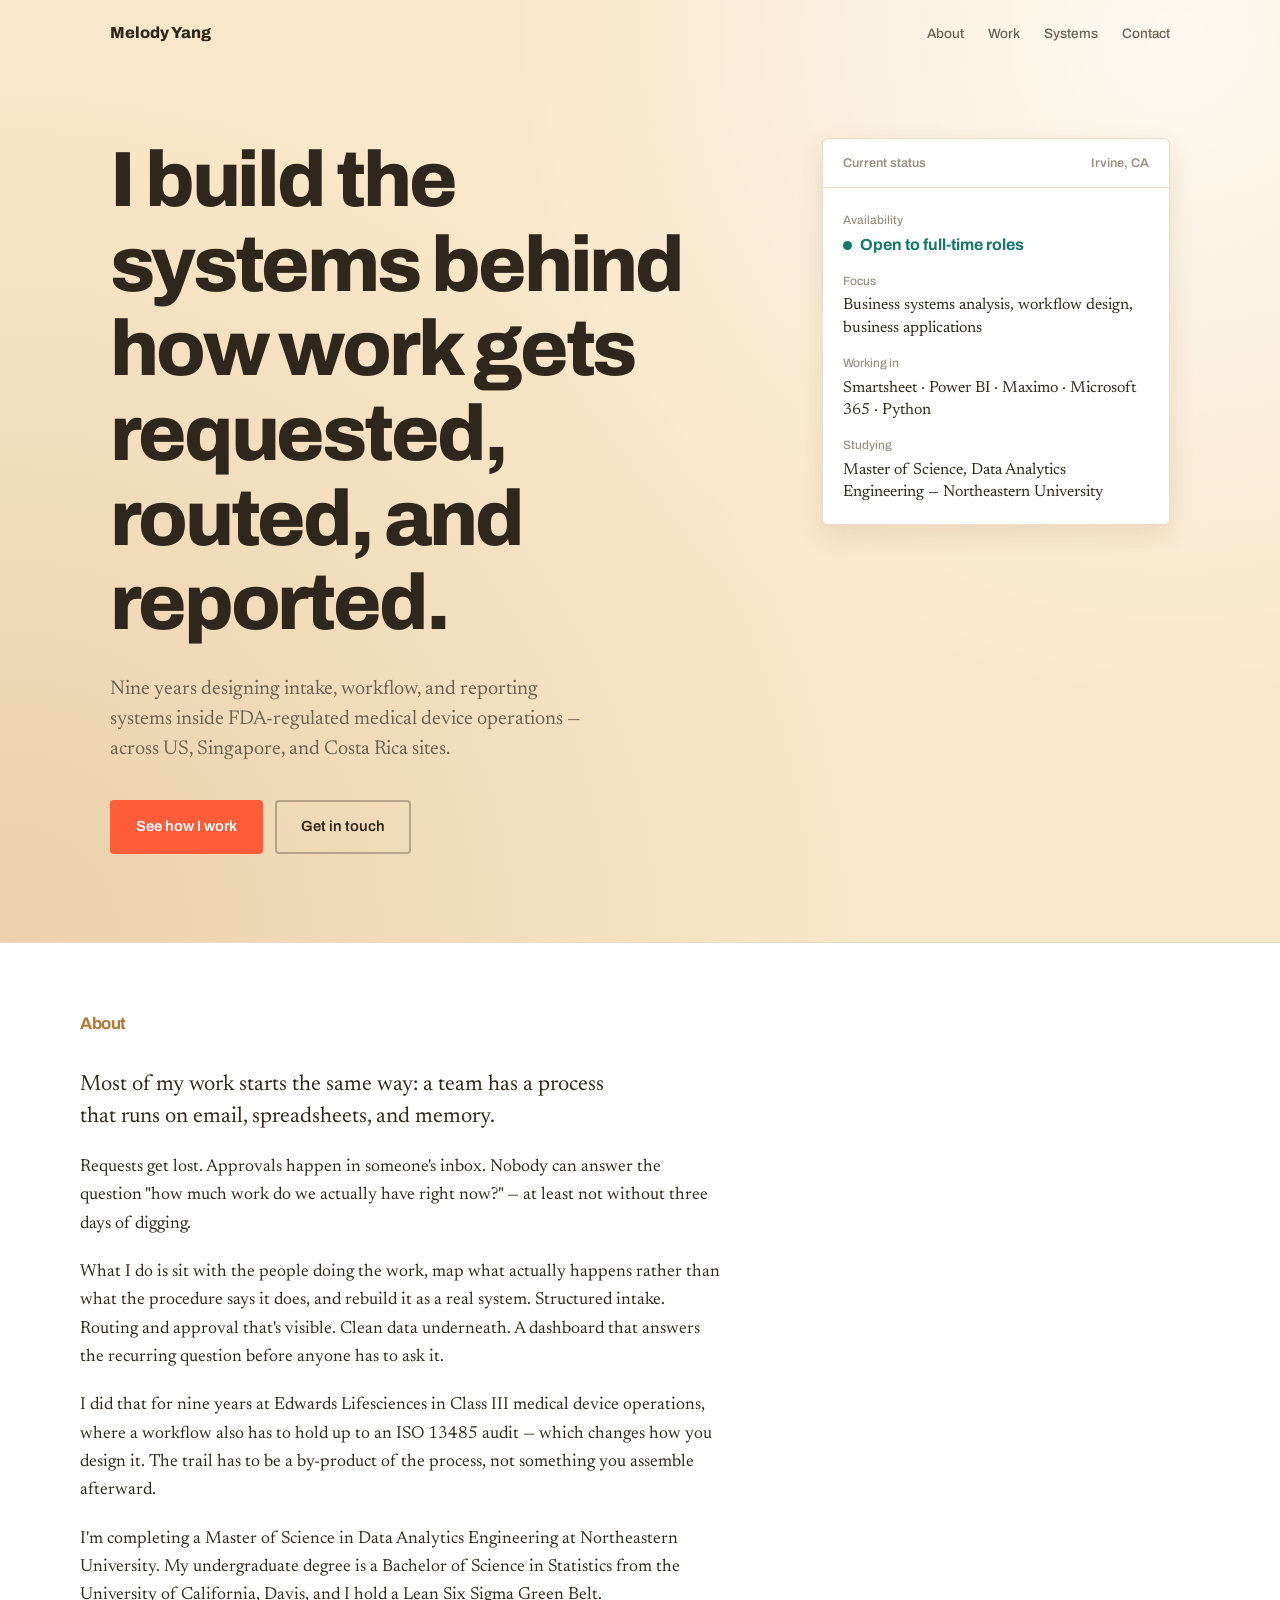
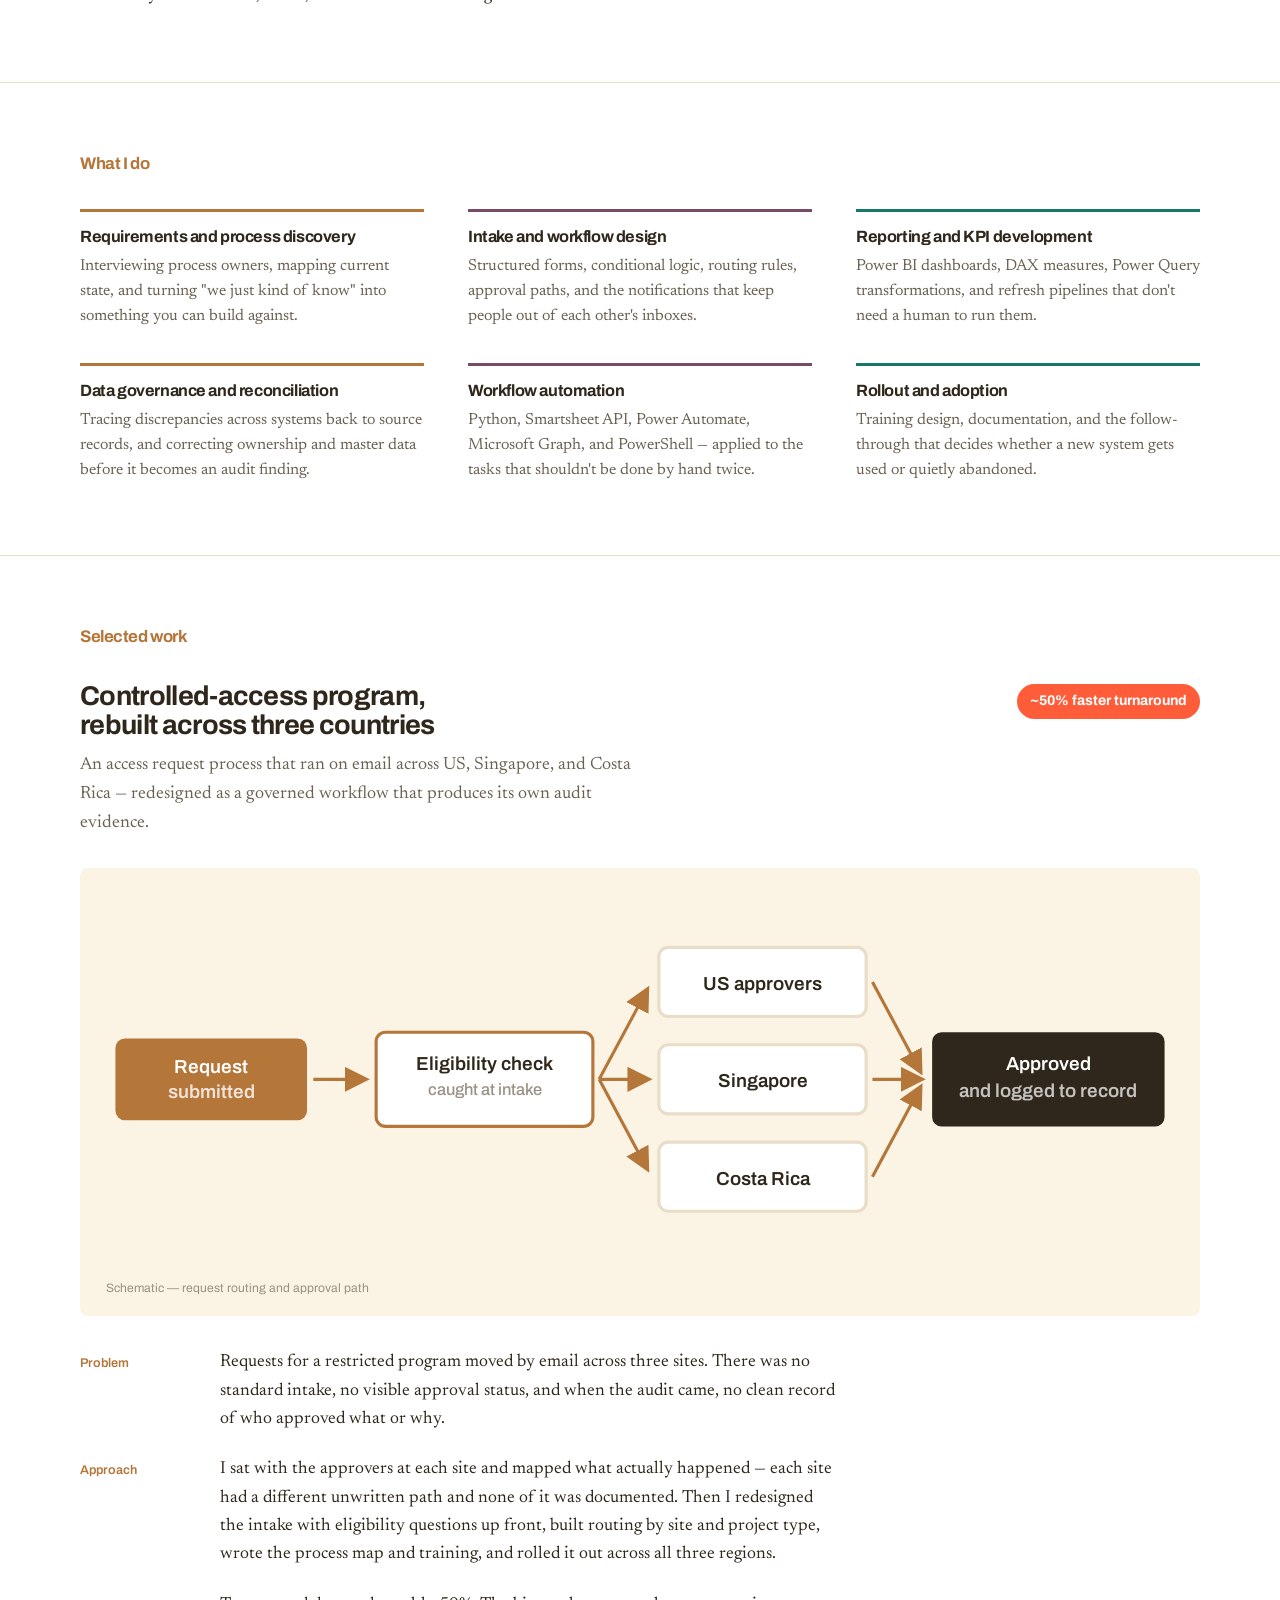
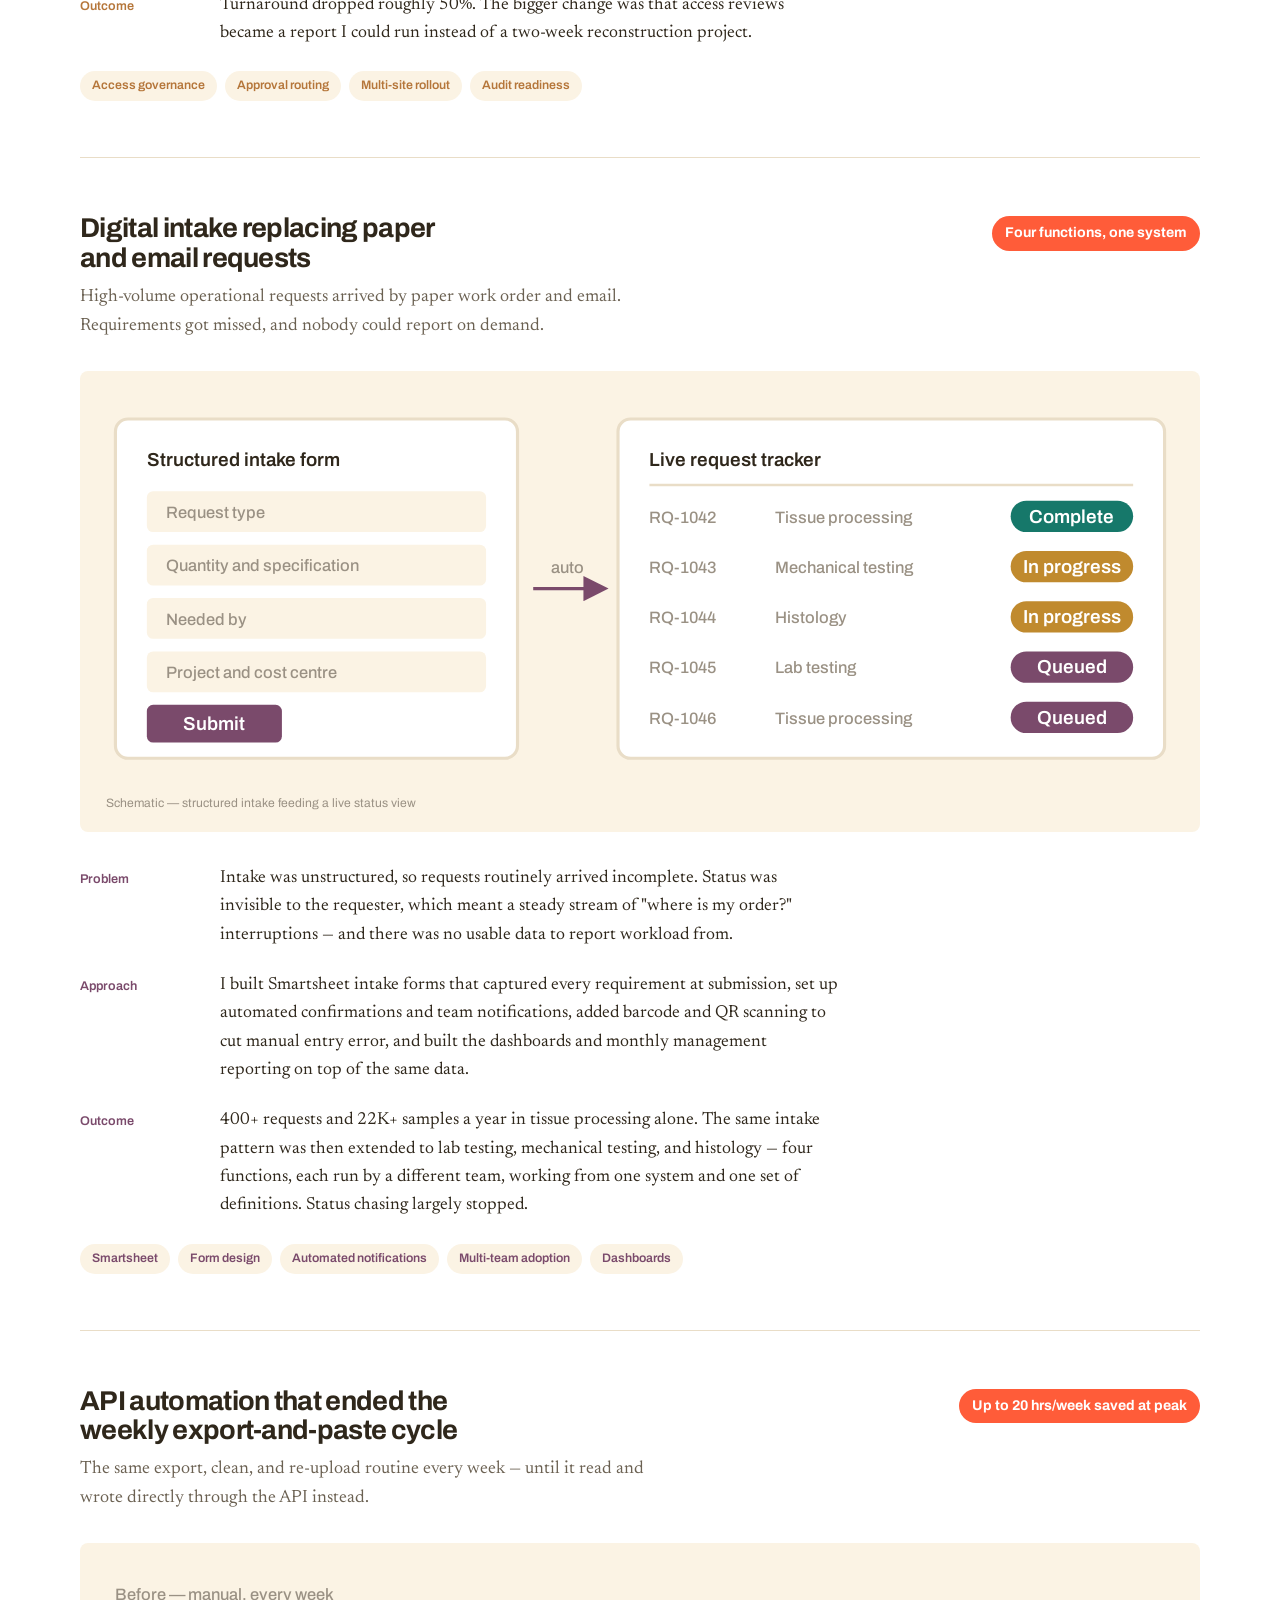
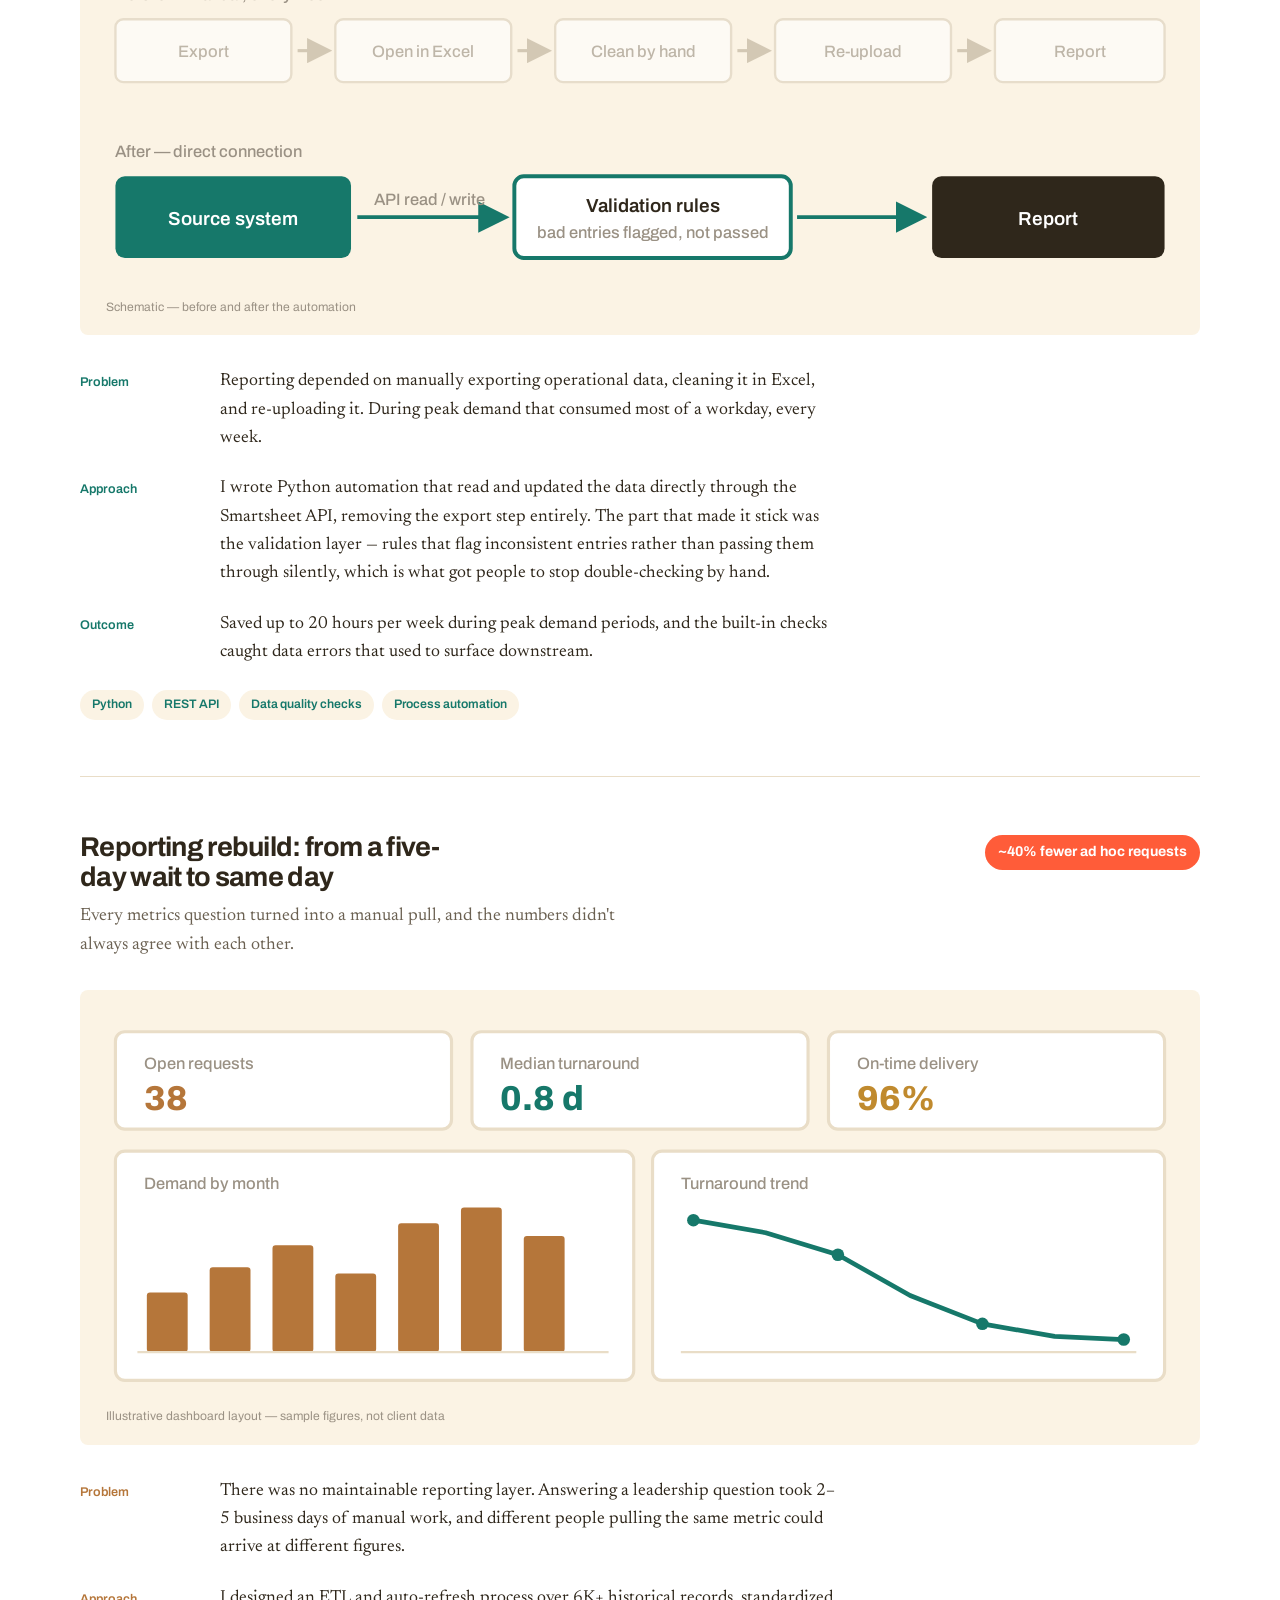
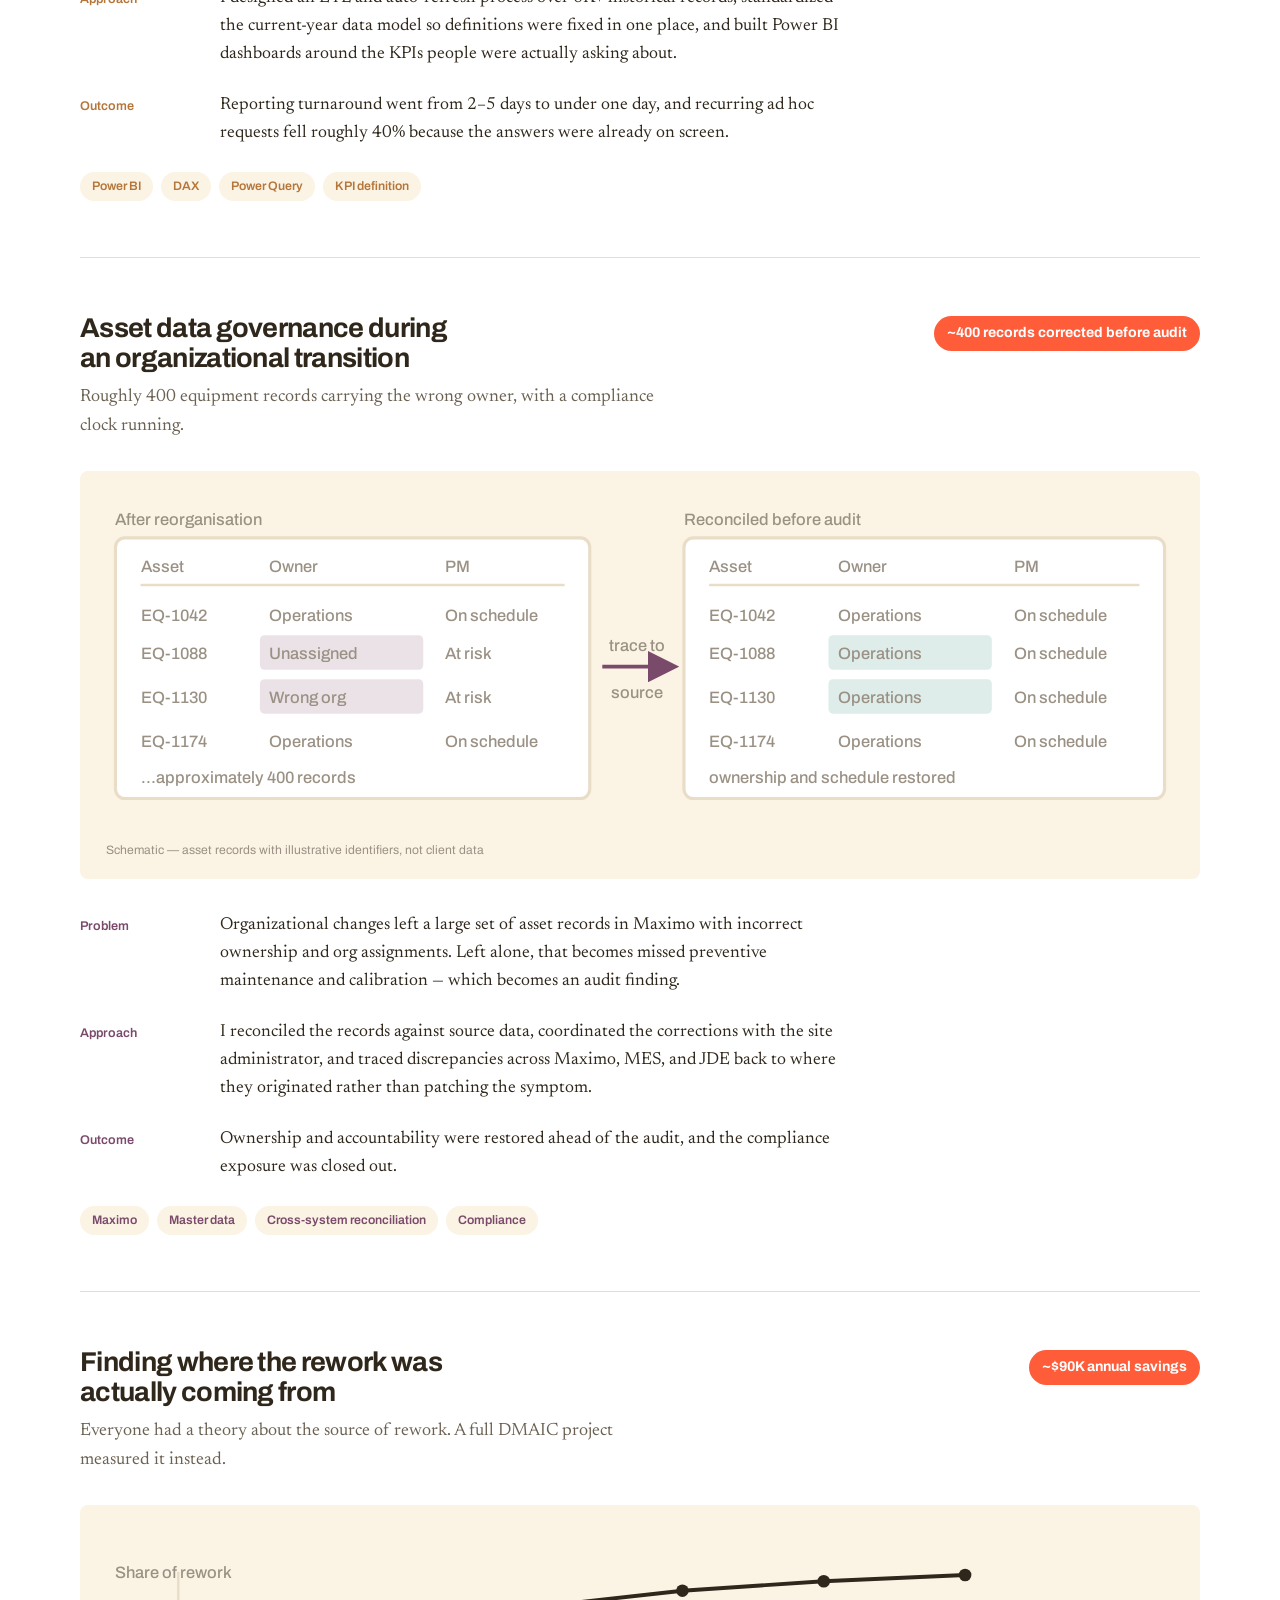
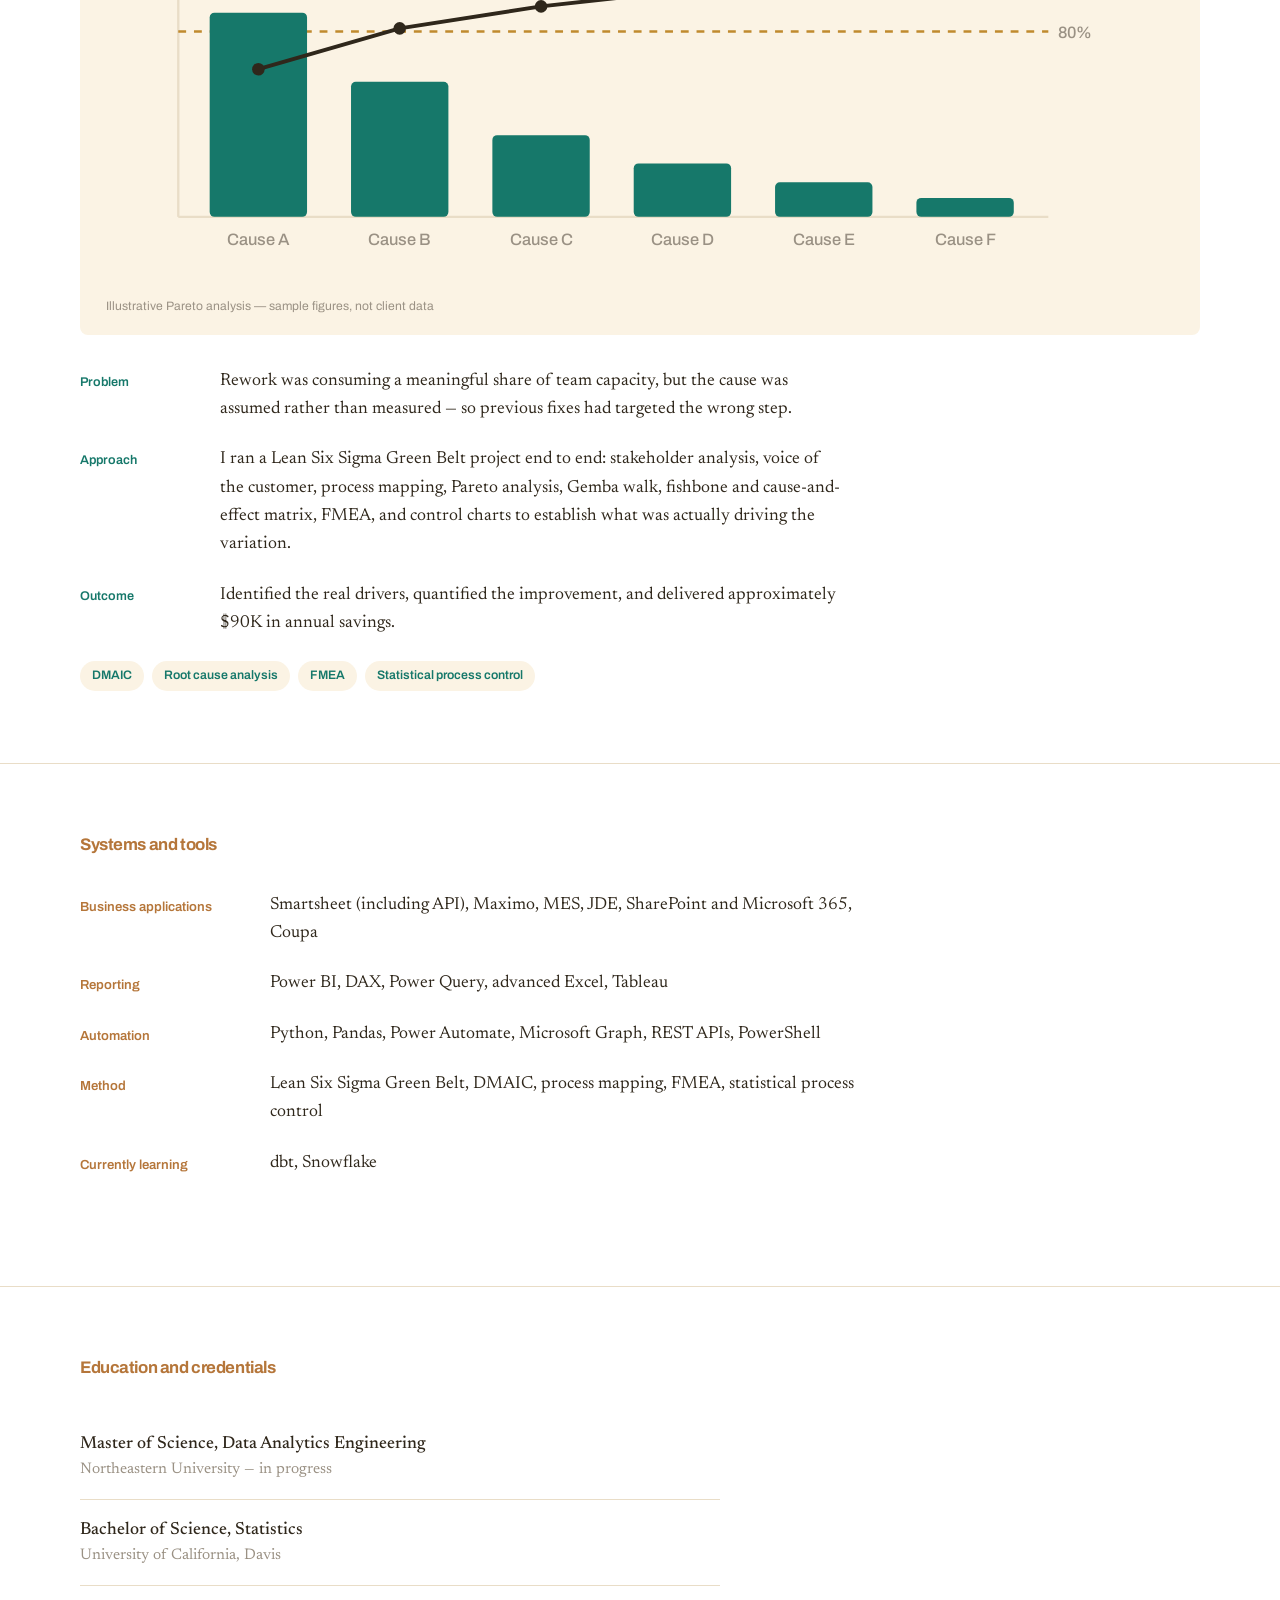
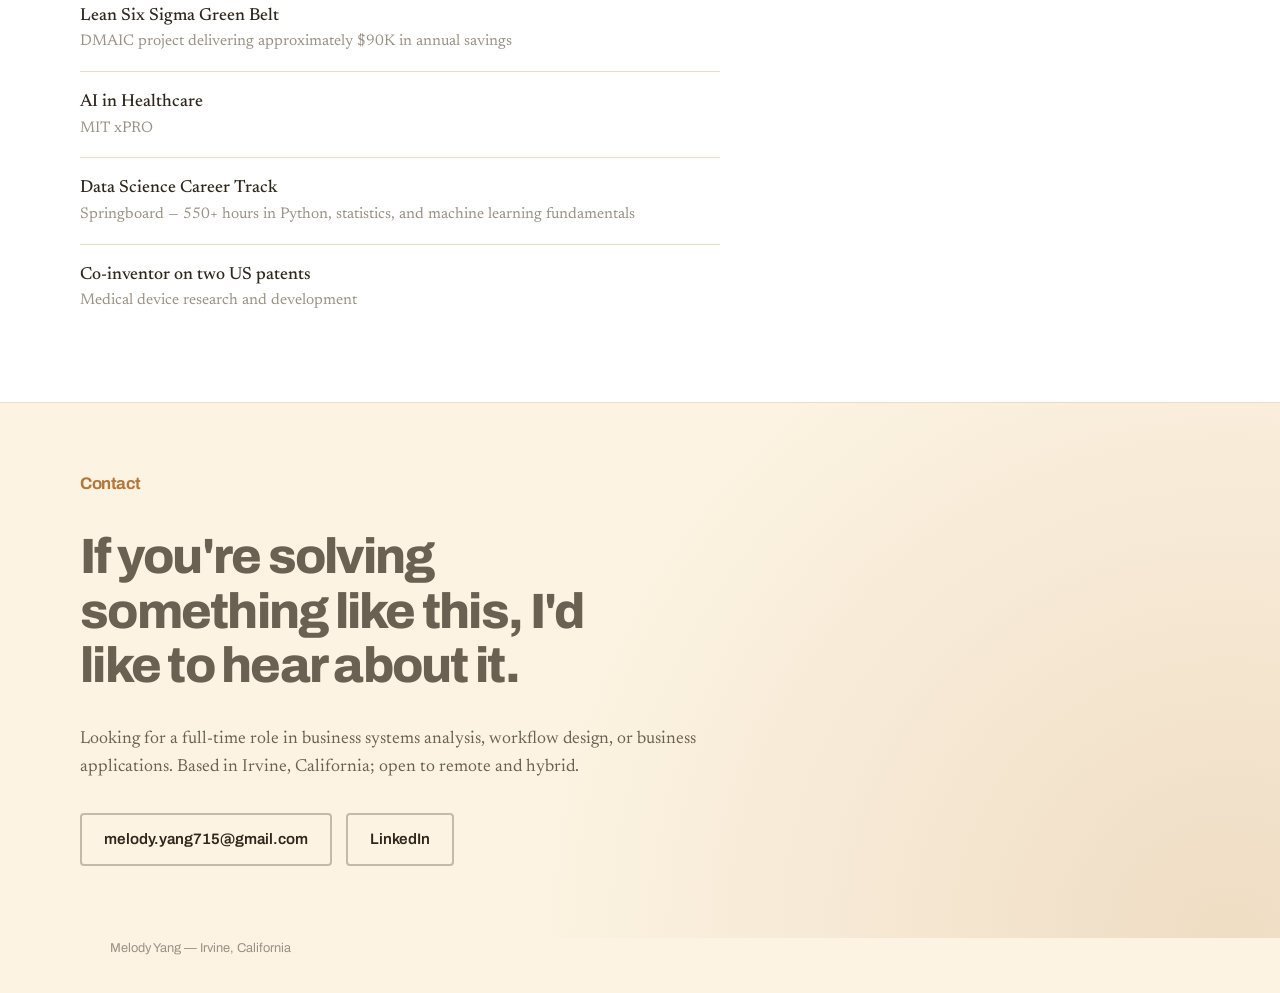
==== index.html @ e52074b1 "Add files via upload" ====
<!DOCTYPE html>
<html lang="en">
<head>
<meta charset="utf-8">
<meta name="viewport" content="width=device-width, initial-scale=1">
<title>Melody Yang — Business Systems Analyst</title>
<meta name="description" content="Business systems analyst. Intake, workflow, and reporting systems built for regulated operations.">

<link rel="icon" href="data:image/svg+xml,%3Csvg xmlns='http://www.w3.org/2000/svg' viewBox='0 0 64 64'%3E%3Crect width='64' height='64' rx='12' fill='%23B5763A'/%3E%3Ctext x='32' y='43' font-family='Arial, Helvetica, sans-serif' font-weight='700' font-size='30' fill='%23FFFFFF' text-anchor='middle'%3EMY%3C/text%3E%3C/svg%3E">

<meta property="og:type" content="website">
<meta property="og:site_name" content="Melody Yang">
<meta property="og:title" content="Melody Yang — Business Systems Analyst">
<meta property="og:description" content="Business systems analyst. Intake, workflow, and reporting systems built for regulated operations.">
<meta property="og:url" content="https://melodyyangds.github.io/">
<meta property="og:image" content="https://melodyyangds.github.io/og-image.png">
<meta property="og:image:width" content="1200">
<meta property="og:image:height" content="630">
<meta property="og:image:alt" content="Melody Yang — Business Systems Analyst">

<meta name="twitter:card" content="summary_large_image">
<meta name="twitter:title" content="Melody Yang — Business Systems Analyst">
<meta name="twitter:description" content="Business systems analyst. Intake, workflow, and reporting systems built for regulated operations.">
<meta name="twitter:image" content="https://melodyyangds.github.io/og-image.png">

<link rel="preconnect" href="https://fonts.googleapis.com">
<link rel="preconnect" href="https://fonts.gstatic.com" crossorigin>
<link href="https://fonts.googleapis.com/css2?family=Archivo:wght@400;500;600;700;800&family=Newsreader:opsz,wght@6..72,300;6..72,400;6..72,500&display=swap" rel="stylesheet">
<style>
  :root{
    --primary:#B5763A;
    --primary-deep:#7A4E1E;
    --sand:#F8E7C8;
    --sand-soft:#FCF3E2;
    --plum:#7A4A6B;
    --teal:#16786A;
    --amber:#C08A2E;
    --coral:#FF5C39;
    --coral-deep:#D8401E;
    --ink:#2F271B;
    --ink-2:#6B6152;
    --ink-3:#9A9184;
    --paper:#FFFFFF;
    --tint:#FBF3E4;
    --rule:#E9DDC7;
    --measure:64ch;
  }

  *{box-sizing:border-box;}
  html{scroll-behavior:smooth;}
  @media (prefers-reduced-motion:reduce){
    html{scroll-behavior:auto;}
    *{transition:none !important;}
  }

  body{
    margin:0;
    background:var(--paper);
    color:var(--ink);
    font-family:"Newsreader",Georgia,serif;
    font-size:17.5px;
    line-height:1.62;
    -webkit-font-smoothing:antialiased;
  }

  h1,h2,h3,h4,.ui{
    font-family:"Archivo","Helvetica Neue",Arial,sans-serif;
    font-weight:700;
    letter-spacing:-0.025em;
    line-height:1.08;
    margin:0;
  }

  a{color:inherit;}
  :focus-visible{outline:3px solid var(--primary);outline-offset:3px;}

  .wrap{max-width:1120px;margin:0 auto;padding:0 30px;}

  /* ================= hero block ================= */
  .top{
    background:var(--sand);
    color:var(--ink);
    background-image:radial-gradient(circle at 92% 4%, rgba(255,255,255,.75), transparent 48%),
                     radial-gradient(circle at 0% 100%, rgba(181,118,58,.20), transparent 54%);
  }
  .topbar .wrap{
    display:flex;align-items:baseline;justify-content:space-between;gap:24px;
    padding-top:20px;padding-bottom:20px;
  }
  .mark{font-family:"Archivo",sans-serif;font-weight:800;font-size:1rem;}
  .topnav{display:flex;gap:24px;font-family:"Archivo",sans-serif;font-size:.85rem;font-weight:500;}
  .topnav a{text-decoration:none;color:var(--ink-2);}
  .topnav a:hover{color:var(--primary);}
  @media (max-width:660px){.topnav{display:none;}}

  .hero .wrap{
    display:grid;
    grid-template-columns:minmax(0,1.5fr) minmax(280px,.8fr);
    gap:60px;align-items:start;
    padding-top:72px;padding-bottom:88px;
  }
  h1{
    font-size:clamp(2.7rem,7vw,4.9rem);
    font-weight:800;letter-spacing:-0.04em;max-width:15ch;
  }
  .hero-sub{
    margin:28px 0 0;font-size:1.25rem;line-height:1.5;
    max-width:44ch;color:var(--ink-2);
  }
  .hero-actions{margin-top:36px;display:flex;flex-wrap:wrap;gap:12px;}
  .btn{
    font-family:"Archivo",sans-serif;font-size:.92rem;font-weight:600;
    text-decoration:none;padding:13px 24px;border-radius:4px;
    background:var(--coral);color:#fff;border:2px solid var(--coral);
    transition:background .15s ease,color .15s ease,border-color .15s ease;
  }
  .btn:hover{background:var(--coral-deep);border-color:var(--coral-deep);}
  .btn-quiet{background:transparent;color:var(--ink);border-color:rgba(47,39,27,.3);}
  .btn-quiet:hover{background:#fff;color:var(--primary);border-color:#fff;}

  .record{background:#fff;color:var(--ink);border-radius:6px;border:1px solid var(--rule);box-shadow:0 10px 26px rgba(122,78,30,.13);}
  .record-head{
    padding:14px 20px;border-bottom:1px solid var(--rule);
    font-family:"Archivo",sans-serif;font-size:.79rem;font-weight:600;color:var(--ink-3);
    display:flex;justify-content:space-between;gap:12px;
  }
  .record dl{margin:0;padding:8px 20px 20px;}
  .record dt{font-family:"Archivo",sans-serif;font-size:.75rem;font-weight:500;color:var(--ink-3);margin-top:15px;}
  .record dd{margin:3px 0 0;font-size:1rem;line-height:1.4;}
  .status{display:inline-flex;align-items:center;gap:8px;font-family:"Archivo",sans-serif;font-weight:700;color:var(--teal);}
  .dot{width:9px;height:9px;border-radius:50%;background:var(--teal);flex:none;}

  @media (max-width:900px){
    .hero .wrap{grid-template-columns:1fr;gap:40px;padding-top:52px;padding-bottom:60px;}
  }

  /* ================= sections ================= */
  section{border-top:1px solid var(--rule);}
  .sec-inner{padding:72px 0;}
  h2{font-size:1.05rem;font-weight:700;color:var(--primary);margin-bottom:36px;}
  .lede{font-size:1.38rem;line-height:1.45;max-width:44ch;margin:0 0 26px;font-weight:400;}
  p{max-width:var(--measure);}
  .prose p{margin:0 0 20px;}
  .prose p:last-child{margin-bottom:0;}

  /* capabilities */
  .caps{display:grid;grid-template-columns:repeat(auto-fit,minmax(250px,1fr));gap:34px 44px;}
  .cap{border-top:3px solid var(--primary);padding-top:16px;}
  .cap:nth-child(3n+2){border-color:var(--plum);}
  .cap:nth-child(3n+3){border-color:var(--teal);}
  .cap h3{font-size:1.02rem;margin-bottom:9px;}
  .cap p{margin:0;font-size:1rem;color:var(--ink-2);line-height:1.55;}

  /* ================= work ================= */
  .entry{padding:56px 0;border-bottom:1px solid var(--rule);--c:var(--primary);}
  .entry:first-of-type{padding-top:0;}
  .entry:last-of-type{border-bottom:0;padding-bottom:0;}
  .entry.c-plum{--c:var(--plum);}
  .entry.c-teal{--c:var(--teal);}

  .entry-head{display:flex;flex-wrap:wrap;align-items:baseline;justify-content:space-between;gap:14px;margin-bottom:10px;}
  .entry h3{font-size:1.7rem;max-width:24ch;}
  .outcome{
    font-family:"Archivo",sans-serif;font-size:.88rem;font-weight:700;
    color:#fff;background:var(--coral);padding:6px 13px;border-radius:100px;white-space:nowrap;
  }
  .hook{font-size:1.12rem;color:var(--ink-2);margin:0 0 30px;max-width:58ch;}

  .figure{
    background:var(--tint);
    border-radius:8px;padding:26px 26px 18px;margin:0 0 32px;
  }
  .figure svg{display:block;width:100%;height:auto;}
  .figure figcaption{
    font-family:"Archivo",sans-serif;font-size:.76rem;color:var(--ink-3);
    margin-top:14px;
  }
  .svg-label{font-family:"Archivo",sans-serif;font-size:12px;font-weight:600;fill:var(--ink);}
  .svg-small{font-family:"Archivo",sans-serif;font-size:10.5px;font-weight:500;fill:var(--ink-3);}
  .svg-white{font-family:"Archivo",sans-serif;font-size:12px;font-weight:600;fill:#fff;}

  .rows{display:grid;grid-template-columns:110px minmax(0,1fr);gap:4px 30px;}
  .rows dt{font-family:"Archivo",sans-serif;font-size:.79rem;font-weight:600;color:var(--c);padding-top:5px;}
  .rows dd{margin:0 0 18px;max-width:62ch;}
  .rows dd:last-of-type{margin-bottom:0;}

  .tags{margin-top:24px;display:flex;flex-wrap:wrap;gap:8px;}
  .tag{
    font-family:"Archivo",sans-serif;font-size:.77rem;font-weight:600;
    color:var(--c);background:var(--tint);border-radius:100px;padding:5px 12px;
  }

  @media (max-width:700px){
    .rows{grid-template-columns:1fr;gap:0;}
    .rows dt{padding-top:0;margin-bottom:3px;}
    .rows dd{margin-bottom:20px;}
    .entry h3{font-size:1.35rem;}
    .figure{padding:18px 16px 14px;}
  }

  /* systems + education */
  .sys{display:grid;grid-template-columns:160px minmax(0,1fr);gap:2px 30px;}
  .sys dt{font-family:"Archivo",sans-serif;font-size:.82rem;font-weight:600;color:var(--primary);padding-top:5px;}
  .sys dd{margin:0 0 20px;max-width:60ch;}
  @media (max-width:700px){.sys{grid-template-columns:1fr;}.sys dd{margin-bottom:22px;}}

  .creds{list-style:none;margin:0;padding:0;max-width:var(--measure);}
  .creds li{padding:16px 0;border-bottom:1px solid var(--rule);}
  .creds li:last-child{border-bottom:0;}
  .creds strong{font-weight:500;}
  .creds span{color:var(--ink-3);display:block;font-size:.96rem;}

  /* contact block */
  .contact{
    border-top:1px solid var(--rule);background:var(--sand-soft);color:var(--ink);
    background-image:radial-gradient(circle at 96% 100%, rgba(181,118,58,.18), transparent 52%);
  }
  .contact h2{color:var(--primary);}
  .contact-lede{
    font-family:"Archivo",sans-serif;font-weight:800;letter-spacing:-0.035em;
    font-size:clamp(1.9rem,4.6vw,3.1rem);line-height:1.1;max-width:18ch;margin:0 0 26px;
  }
  .contact p{color:var(--ink-2);margin-bottom:32px;}
  .links{display:flex;flex-wrap:wrap;gap:14px;}
  .links a{
    font-family:"Archivo",sans-serif;font-size:.95rem;font-weight:600;text-decoration:none;
    padding:12px 22px;border-radius:4px;border:2px solid rgba(47,39,27,.28);
    transition:background .15s ease,color .15s ease,border-color .15s ease;
  }
  .links a:hover{background:var(--coral);color:#fff;border-color:var(--coral);}

  footer{background:var(--sand-soft);color:var(--ink-3);padding:0 0 34px;
    font-family:"Archivo",sans-serif;font-size:.8rem;}
</style>
</head>
<body>

<div class="top">
  <div class="topbar">
    <div class="wrap">
      <div class="mark">Melody Yang</div>
      <nav class="topnav" aria-label="Sections">
        <a href="#about">About</a>
        <a href="#work">Work</a>
        <a href="#systems">Systems</a>
        <a href="#contact">Contact</a>
      </nav>
    </div>
  </div>

  <header class="hero">
    <div class="wrap">
      <div>
        <h1>I build the systems behind how work gets requested, routed, and reported.</h1>
        <p class="hero-sub">Nine years designing intake, workflow, and reporting systems inside FDA-regulated medical device operations — across US, Singapore, and Costa Rica sites.</p>
        <div class="hero-actions">
          <a class="btn" href="#work">See how I work</a>
          <a class="btn btn-quiet" href="#contact">Get in touch</a>
        </div>
      </div>

      <div class="record">
        <div class="record-head"><span>Current status</span><span>Irvine, CA</span></div>
        <dl>
          <dt>Availability</dt>
          <dd><span class="status"><span class="dot"></span>Open to full-time roles</span></dd>
          <dt>Focus</dt>
          <dd>Business systems analysis, workflow design, business applications</dd>
          <dt>Working in</dt>
          <dd>Smartsheet · Power BI · Maximo · Microsoft 365 · Python</dd>
          <dt>Studying</dt>
          <dd>Master of Science, Data Analytics Engineering — Northeastern University</dd>
        </dl>
      </div>
    </div>
  </header>
</div>

<section id="about">
  <div class="wrap sec-inner prose">
    <h2>About</h2>
    <p class="lede">Most of my work starts the same way: a team has a process that runs on email, spreadsheets, and memory.</p>
    <p>Requests get lost. Approvals happen in someone's inbox. Nobody can answer the question "how much work do we actually have right now?" — at least not without three days of digging.</p>
    <p>What I do is sit with the people doing the work, map what actually happens rather than what the procedure says it does, and rebuild it as a real system. Structured intake. Routing and approval that's visible. Clean data underneath. A dashboard that answers the recurring question before anyone has to ask it.</p>
    <p>I did that for nine years at Edwards Lifesciences in Class III medical device operations, where a workflow also has to hold up to an ISO 13485 audit — which changes how you design it. The trail has to be a by-product of the process, not something you assemble afterward.</p>
    <p>I'm completing a Master of Science in Data Analytics Engineering at Northeastern University. My undergraduate degree is a Bachelor of Science in Statistics from the University of California, Davis, and I hold a Lean Six Sigma Green Belt.</p>
  </div>
</section>

<section id="capabilities">
  <div class="wrap sec-inner">
    <h2>What I do</h2>
    <div class="caps">
      <div class="cap"><h3>Requirements and process discovery</h3><p>Interviewing process owners, mapping current state, and turning "we just kind of know" into something you can build against.</p></div>
      <div class="cap"><h3>Intake and workflow design</h3><p>Structured forms, conditional logic, routing rules, approval paths, and the notifications that keep people out of each other's inboxes.</p></div>
      <div class="cap"><h3>Reporting and KPI development</h3><p>Power BI dashboards, DAX measures, Power Query transformations, and refresh pipelines that don't need a human to run them.</p></div>
      <div class="cap"><h3>Data governance and reconciliation</h3><p>Tracing discrepancies across systems back to source records, and correcting ownership and master data before it becomes an audit finding.</p></div>
      <div class="cap"><h3>Workflow automation</h3><p>Python, Smartsheet API, Power Automate, Microsoft Graph, and PowerShell — applied to the tasks that shouldn't be done by hand twice.</p></div>
      <div class="cap"><h3>Rollout and adoption</h3><p>Training design, documentation, and the follow-through that decides whether a new system gets used or quietly abandoned.</p></div>
    </div>
  </div>
</section>

<section id="work">
  <div class="wrap sec-inner">
    <h2>Selected work</h2>

    <!-- 1 -->
    <article class="entry">
      <div class="entry-head">
        <h3>Controlled-access program, rebuilt across three countries</h3>
        <div class="outcome">~50% faster turnaround</div>
      </div>
      <p class="hook">An access request process that ran on email across US, Singapore, and Costa Rica — redesigned as a governed workflow that produces its own audit evidence.</p>

      <figure class="figure">
        <svg viewBox="0 0 680 236" role="img" aria-label="Diagram: a request passes an eligibility check, routes to one of three site approval lanes, then is approved and logged.">
          <defs><marker id="a1" markerWidth="8" markerHeight="8" refX="6" refY="4" orient="auto"><path d="M0,0 L8,4 L0,8 z" fill="var(--c)"/></marker></defs>
          <rect x="6" y="92" width="122" height="52" rx="6" fill="var(--c)"/>
          <text class="svg-white" x="67" y="114" text-anchor="middle">Request</text>
          <text class="svg-white" x="67" y="130" text-anchor="middle" opacity=".8">submitted</text>
          <line x1="132" y1="118" x2="164" y2="118" stroke="var(--c)" stroke-width="2" marker-end="url(#a1)"/>
          <rect x="172" y="88" width="138" height="60" rx="6" fill="#fff" stroke="var(--c)" stroke-width="2"/>
          <text class="svg-label" x="241" y="112" text-anchor="middle">Eligibility check</text>
          <text class="svg-small" x="241" y="128" text-anchor="middle">caught at intake</text>
          <line x1="314" y1="118" x2="344" y2="62" stroke="var(--c)" stroke-width="2" marker-end="url(#a1)"/>
          <line x1="314" y1="118" x2="344" y2="118" stroke="var(--c)" stroke-width="2" marker-end="url(#a1)"/>
          <line x1="314" y1="118" x2="344" y2="174" stroke="var(--c)" stroke-width="2" marker-end="url(#a1)"/>
          <rect x="352" y="34" width="132" height="44" rx="6" fill="#fff" stroke="var(--rule)" stroke-width="2"/>
          <text class="svg-label" x="418" y="61" text-anchor="middle">US approvers</text>
          <rect x="352" y="96" width="132" height="44" rx="6" fill="#fff" stroke="var(--rule)" stroke-width="2"/>
          <text class="svg-label" x="418" y="123" text-anchor="middle">Singapore</text>
          <rect x="352" y="158" width="132" height="44" rx="6" fill="#fff" stroke="var(--rule)" stroke-width="2"/>
          <text class="svg-label" x="418" y="185" text-anchor="middle">Costa Rica</text>
          <line x1="488" y1="56" x2="518" y2="112" stroke="var(--c)" stroke-width="2" marker-end="url(#a1)"/>
          <line x1="488" y1="118" x2="518" y2="118" stroke="var(--c)" stroke-width="2" marker-end="url(#a1)"/>
          <line x1="488" y1="180" x2="518" y2="124" stroke="var(--c)" stroke-width="2" marker-end="url(#a1)"/>
          <rect x="526" y="88" width="148" height="60" rx="6" fill="var(--ink)"/>
          <text class="svg-white" x="600" y="112" text-anchor="middle">Approved</text>
          <text class="svg-white" x="600" y="129" text-anchor="middle" opacity=".72">and logged to record</text>
        </svg>
        <figcaption>Schematic — request routing and approval path</figcaption>
      </figure>

      <dl class="rows">
        <dt>Problem</dt>
        <dd>Requests for a restricted program moved by email across three sites. There was no standard intake, no visible approval status, and when the audit came, no clean record of who approved what or why.</dd>
        <dt>Approach</dt>
        <dd>I sat with the approvers at each site and mapped what actually happened — each site had a different unwritten path and none of it was documented. Then I redesigned the intake with eligibility questions up front, built routing by site and project type, wrote the process map and training, and rolled it out across all three regions.</dd>
        <dt>Outcome</dt>
        <dd>Turnaround dropped roughly 50%. The bigger change was that access reviews became a report I could run instead of a two-week reconstruction project.</dd>
      </dl>
      <div class="tags"><span class="tag">Access governance</span><span class="tag">Approval routing</span><span class="tag">Multi-site rollout</span><span class="tag">Audit readiness</span></div>
    </article>

    <!-- 2 -->
    <article class="entry c-plum">
      <div class="entry-head">
        <h3>Digital intake replacing paper and email requests</h3>
        <div class="outcome">Four functions, one system</div>
      </div>
      <p class="hook">High-volume operational requests arrived by paper work order and email. Requirements got missed, and nobody could report on demand.</p>

      <figure class="figure">
        <svg viewBox="0 0 680 244" role="img" aria-label="Diagram: a structured intake form feeds a live status list with tracked request states.">
          <defs><marker id="a2" markerWidth="8" markerHeight="8" refX="6" refY="4" orient="auto"><path d="M0,0 L8,4 L0,8 z" fill="var(--c)"/></marker></defs>
          <rect x="6" y="14" width="256" height="216" rx="8" fill="#fff" stroke="var(--rule)" stroke-width="2"/>
          <text class="svg-label" x="26" y="44">Structured intake form</text>
          <rect x="26" y="60" width="216" height="26" rx="4" fill="var(--tint)"/>
          <text class="svg-small" x="38" y="77">Request type</text>
          <rect x="26" y="94" width="216" height="26" rx="4" fill="var(--tint)"/>
          <text class="svg-small" x="38" y="111">Quantity and specification</text>
          <rect x="26" y="128" width="216" height="26" rx="4" fill="var(--tint)"/>
          <text class="svg-small" x="38" y="145">Needed by</text>
          <rect x="26" y="162" width="216" height="26" rx="4" fill="var(--tint)"/>
          <text class="svg-small" x="38" y="179">Project and cost centre</text>
          <rect x="26" y="196" width="86" height="24" rx="4" fill="var(--c)"/>
          <text class="svg-white" x="69" y="212" text-anchor="middle">Submit</text>

          <line x1="272" y1="122" x2="316" y2="122" stroke="var(--c)" stroke-width="2" marker-end="url(#a2)"/>
          <text class="svg-small" x="294" y="112" text-anchor="middle">auto</text>

          <rect x="326" y="14" width="348" height="216" rx="8" fill="#fff" stroke="var(--rule)" stroke-width="2"/>
          <text class="svg-label" x="346" y="44">Live request tracker</text>
          <line x1="346" y1="56" x2="654" y2="56" stroke="var(--rule)" stroke-width="1.5"/>
          <text class="svg-small" x="346" y="80">RQ-1042</text><text class="svg-small" x="426" y="80">Tissue processing</text>
          <rect x="576" y="66" width="78" height="20" rx="10" fill="var(--teal)"/><text class="svg-white" x="615" y="80" text-anchor="middle" font-size="10">Complete</text>
          <text class="svg-small" x="346" y="112">RQ-1043</text><text class="svg-small" x="426" y="112">Mechanical testing</text>
          <rect x="576" y="98" width="78" height="20" rx="10" fill="var(--amber)"/><text class="svg-white" x="615" y="112" text-anchor="middle" font-size="10">In progress</text>
          <text class="svg-small" x="346" y="144">RQ-1044</text><text class="svg-small" x="426" y="144">Histology</text>
          <rect x="576" y="130" width="78" height="20" rx="10" fill="var(--amber)"/><text class="svg-white" x="615" y="144" text-anchor="middle" font-size="10">In progress</text>
          <text class="svg-small" x="346" y="176">RQ-1045</text><text class="svg-small" x="426" y="176">Lab testing</text>
          <rect x="576" y="162" width="78" height="20" rx="10" fill="var(--c)"/><text class="svg-white" x="615" y="176" text-anchor="middle" font-size="10">Queued</text>
          <text class="svg-small" x="346" y="208">RQ-1046</text><text class="svg-small" x="426" y="208">Tissue processing</text>
          <rect x="576" y="194" width="78" height="20" rx="10" fill="var(--c)"/><text class="svg-white" x="615" y="208" text-anchor="middle" font-size="10">Queued</text>
        </svg>
        <figcaption>Schematic — structured intake feeding a live status view</figcaption>
      </figure>

      <dl class="rows">
        <dt>Problem</dt>
        <dd>Intake was unstructured, so requests routinely arrived incomplete. Status was invisible to the requester, which meant a steady stream of "where is my order?" interruptions — and there was no usable data to report workload from.</dd>
        <dt>Approach</dt>
        <dd>I built Smartsheet intake forms that captured every requirement at submission, set up automated confirmations and team notifications, added barcode and QR scanning to cut manual entry error, and built the dashboards and monthly management reporting on top of the same data.</dd>
        <dt>Outcome</dt>
        <dd>400+ requests and 22K+ samples a year in tissue processing alone. The same intake pattern was then extended to lab testing, mechanical testing, and histology — four functions, each run by a different team, working from one system and one set of definitions. Status chasing largely stopped.</dd>
      </dl>
      <div class="tags"><span class="tag">Smartsheet</span><span class="tag">Form design</span><span class="tag">Automated notifications</span><span class="tag">Multi-team adoption</span><span class="tag">Dashboards</span></div>
    </article>

    <!-- 3 -->
    <article class="entry c-teal">
      <div class="entry-head">
        <h3>API automation that ended the weekly export-and-paste cycle</h3>
        <div class="outcome">Up to 20 hrs/week saved at peak</div>
      </div>
      <p class="hook">The same export, clean, and re-upload routine every week — until it read and wrote directly through the API instead.</p>

      <figure class="figure">
        <svg viewBox="0 0 680 200" role="img" aria-label="Diagram comparing a five-step manual export process with a single direct API connection including validation.">
          <defs><marker id="a3" markerWidth="8" markerHeight="8" refX="6" refY="4" orient="auto"><path d="M0,0 L8,4 L0,8 z" fill="var(--c)"/></marker>
                 <marker id="a3g" markerWidth="8" markerHeight="8" refX="6" refY="4" orient="auto"><path d="M0,0 L8,4 L0,8 z" fill="#BBAF98"/></marker></defs>
          <text class="svg-small" x="6" y="20">Before — manual, every week</text>
          <g opacity=".62">
            <rect x="6" y="32" width="112" height="40" rx="5" fill="#fff" stroke="#DBD0BC" stroke-width="1.5"/>
            <text class="svg-small" x="62" y="56" text-anchor="middle">Export</text>
            <line x1="122" y1="52" x2="140" y2="52" stroke="#BBAF98" stroke-width="2" marker-end="url(#a3g)"/>
            <rect x="146" y="32" width="112" height="40" rx="5" fill="#fff" stroke="#DBD0BC" stroke-width="1.5"/>
            <text class="svg-small" x="202" y="56" text-anchor="middle">Open in Excel</text>
            <line x1="262" y1="52" x2="280" y2="52" stroke="#BBAF98" stroke-width="2" marker-end="url(#a3g)"/>
            <rect x="286" y="32" width="112" height="40" rx="5" fill="#fff" stroke="#DBD0BC" stroke-width="1.5"/>
            <text class="svg-small" x="342" y="56" text-anchor="middle">Clean by hand</text>
            <line x1="402" y1="52" x2="420" y2="52" stroke="#BBAF98" stroke-width="2" marker-end="url(#a3g)"/>
            <rect x="426" y="32" width="112" height="40" rx="5" fill="#fff" stroke="#DBD0BC" stroke-width="1.5"/>
            <text class="svg-small" x="482" y="56" text-anchor="middle">Re-upload</text>
            <line x1="542" y1="52" x2="560" y2="52" stroke="#BBAF98" stroke-width="2" marker-end="url(#a3g)"/>
            <rect x="566" y="32" width="108" height="40" rx="5" fill="#fff" stroke="#DBD0BC" stroke-width="1.5"/>
            <text class="svg-small" x="620" y="56" text-anchor="middle">Report</text>
          </g>

          <text class="svg-small" x="6" y="120">After — direct connection</text>
          <rect x="6" y="132" width="150" height="52" rx="6" fill="var(--c)"/>
          <text class="svg-white" x="81" y="163" text-anchor="middle">Source system</text>
          <line x1="160" y1="158" x2="252" y2="158" stroke="var(--c)" stroke-width="2.5" marker-end="url(#a3)"/>
          <text class="svg-small" x="206" y="150" text-anchor="middle">API read / write</text>
          <rect x="260" y="132" width="176" height="52" rx="6" fill="#fff" stroke="var(--c)" stroke-width="2.5"/>
          <text class="svg-label" x="348" y="155" text-anchor="middle">Validation rules</text>
          <text class="svg-small" x="348" y="171" text-anchor="middle">bad entries flagged, not passed</text>
          <line x1="440" y1="158" x2="518" y2="158" stroke="var(--c)" stroke-width="2.5" marker-end="url(#a3)"/>
          <rect x="526" y="132" width="148" height="52" rx="6" fill="var(--ink)"/>
          <text class="svg-white" x="600" y="163" text-anchor="middle">Report</text>
        </svg>
        <figcaption>Schematic — before and after the automation</figcaption>
      </figure>

      <dl class="rows">
        <dt>Problem</dt>
        <dd>Reporting depended on manually exporting operational data, cleaning it in Excel, and re-uploading it. During peak demand that consumed most of a workday, every week.</dd>
        <dt>Approach</dt>
        <dd>I wrote Python automation that read and updated the data directly through the Smartsheet API, removing the export step entirely. The part that made it stick was the validation layer — rules that flag inconsistent entries rather than passing them through silently, which is what got people to stop double-checking by hand.</dd>
        <dt>Outcome</dt>
        <dd>Saved up to 20 hours per week during peak demand periods, and the built-in checks caught data errors that used to surface downstream.</dd>
      </dl>
      <div class="tags"><span class="tag">Python</span><span class="tag">REST API</span><span class="tag">Data quality checks</span><span class="tag">Process automation</span></div>
    </article>

    <!-- 4 -->
    <article class="entry">
      <div class="entry-head">
        <h3>Reporting rebuild: from a five-day wait to same day</h3>
        <div class="outcome">~40% fewer ad hoc requests</div>
      </div>
      <p class="hook">Every metrics question turned into a manual pull, and the numbers didn't always agree with each other.</p>

      <figure class="figure">
        <svg viewBox="0 0 680 240" role="img" aria-label="Illustrative dashboard layout with three KPI tiles, a bar chart of monthly demand, and a turnaround trend line.">
          <rect x="6" y="10" width="214" height="62" rx="6" fill="#fff" stroke="var(--rule)" stroke-width="2"/>
          <text class="svg-small" x="24" y="34">Open requests</text>
          <text x="24" y="60" font-family="Archivo,sans-serif" font-size="22" font-weight="800" fill="var(--c)">38</text>
          <rect x="233" y="10" width="214" height="62" rx="6" fill="#fff" stroke="var(--rule)" stroke-width="2"/>
          <text class="svg-small" x="251" y="34">Median turnaround</text>
          <text x="251" y="60" font-family="Archivo,sans-serif" font-size="22" font-weight="800" fill="var(--teal)">0.8 d</text>
          <rect x="460" y="10" width="214" height="62" rx="6" fill="#fff" stroke="var(--rule)" stroke-width="2"/>
          <text class="svg-small" x="478" y="34">On-time delivery</text>
          <text x="478" y="60" font-family="Archivo,sans-serif" font-size="22" font-weight="800" fill="var(--amber)">96%</text>

          <rect x="6" y="86" width="330" height="146" rx="6" fill="#fff" stroke="var(--rule)" stroke-width="2"/>
          <text class="svg-small" x="24" y="110">Demand by month</text>
          <g fill="var(--c)">
            <rect x="26" y="176" width="26" height="38" rx="2"/><rect x="66" y="160" width="26" height="54" rx="2"/>
            <rect x="106" y="146" width="26" height="68" rx="2"/><rect x="146" y="164" width="26" height="50" rx="2"/>
            <rect x="186" y="132" width="26" height="82" rx="2"/><rect x="226" y="122" width="26" height="92" rx="2"/>
            <rect x="266" y="140" width="26" height="74" rx="2"/>
          </g>
          <line x1="20" y1="214" x2="320" y2="214" stroke="var(--rule)" stroke-width="1.5"/>

          <rect x="348" y="86" width="326" height="146" rx="6" fill="#fff" stroke="var(--rule)" stroke-width="2"/>
          <text class="svg-small" x="366" y="110">Turnaround trend</text>
          <line x1="366" y1="214" x2="656" y2="214" stroke="var(--rule)" stroke-width="1.5"/>
          <polyline points="374,130 420,138 466,152 512,178 558,196 604,204 648,206" fill="none" stroke="var(--teal)" stroke-width="3" stroke-linecap="round" stroke-linejoin="round"/>
          <g fill="var(--teal)">
            <circle cx="374" cy="130" r="4"/><circle cx="466" cy="152" r="4"/><circle cx="558" cy="196" r="4"/><circle cx="648" cy="206" r="4"/>
          </g>
        </svg>
        <figcaption>Illustrative dashboard layout — sample figures, not client data</figcaption>
      </figure>

      <dl class="rows">
        <dt>Problem</dt>
        <dd>There was no maintainable reporting layer. Answering a leadership question took 2–5 business days of manual work, and different people pulling the same metric could arrive at different figures.</dd>
        <dt>Approach</dt>
        <dd>I designed an ETL and auto-refresh process over 6K+ historical records, standardized the current-year data model so definitions were fixed in one place, and built Power BI dashboards around the KPIs people were actually asking about.</dd>
        <dt>Outcome</dt>
        <dd>Reporting turnaround went from 2–5 days to under one day, and recurring ad hoc requests fell roughly 40% because the answers were already on screen.</dd>
      </dl>
      <div class="tags"><span class="tag">Power BI</span><span class="tag">DAX</span><span class="tag">Power Query</span><span class="tag">KPI definition</span></div>
    </article>

    <!-- 5 -->
    <article class="entry c-plum">
      <div class="entry-head">
        <h3>Asset data governance during an organizational transition</h3>
        <div class="outcome">~400 records corrected before audit</div>
      </div>
      <p class="hook">Roughly 400 equipment records carrying the wrong owner, with a compliance clock running.</p>

      <figure class="figure">
        <svg viewBox="0 0 680 210" role="img" aria-label="Diagram: asset records with missing or incorrect owner and organisation values putting maintenance at risk, reconciled to correct ownership and schedule.">
          <defs><marker id="a5" markerWidth="8" markerHeight="8" refX="6" refY="4" orient="auto"><path d="M0,0 L8,4 L0,8 z" fill="var(--c)"/></marker></defs>

          <text class="svg-small" x="6" y="18">After reorganisation</text>
          <rect x="6" y="26" width="302" height="166" rx="6" fill="#fff" stroke="var(--rule)" stroke-width="2"/>
          <text class="svg-small" x="22" y="48">Asset</text>
          <text class="svg-small" x="104" y="48">Owner</text>
          <text class="svg-small" x="216" y="48">PM</text>
          <line x1="22" y1="56" x2="292" y2="56" stroke="var(--rule)" stroke-width="1.5"/>

          <text class="svg-small" x="22" y="79" fill="var(--ink)">EQ-1042</text>
          <text class="svg-small" x="104" y="79" fill="var(--ink)">Operations</text>
          <text class="svg-small" x="216" y="79" fill="var(--teal)">On schedule</text>

          <rect x="98" y="88" width="104" height="22" rx="3" fill="var(--c)" opacity=".16"/>
          <text class="svg-small" x="22" y="103" fill="var(--ink)">EQ-1088</text>
          <text class="svg-small" x="104" y="103" fill="var(--c)" font-weight="700">Unassigned</text>
          <text class="svg-small" x="216" y="103" fill="var(--c)" font-weight="700">At risk</text>

          <rect x="98" y="116" width="104" height="22" rx="3" fill="var(--c)" opacity=".16"/>
          <text class="svg-small" x="22" y="131" fill="var(--ink)">EQ-1130</text>
          <text class="svg-small" x="104" y="131" fill="var(--c)" font-weight="700">Wrong org</text>
          <text class="svg-small" x="216" y="131" fill="var(--c)" font-weight="700">At risk</text>

          <text class="svg-small" x="22" y="159" fill="var(--ink)">EQ-1174</text>
          <text class="svg-small" x="104" y="159" fill="var(--ink)">Operations</text>
          <text class="svg-small" x="216" y="159" fill="var(--teal)">On schedule</text>

          <text class="svg-small" x="22" y="182" fill="var(--ink-3)">…approximately 400 records</text>

          <line x1="316" y1="108" x2="360" y2="108" stroke="var(--c)" stroke-width="2.5" marker-end="url(#a5)"/>
          <text class="svg-small" x="338" y="98" text-anchor="middle">trace to</text>
          <text class="svg-small" x="338" y="128" text-anchor="middle">source</text>

          <text class="svg-small" x="368" y="18">Reconciled before audit</text>
          <rect x="368" y="26" width="306" height="166" rx="6" fill="#fff" stroke="var(--rule)" stroke-width="2"/>
          <text class="svg-small" x="384" y="48">Asset</text>
          <text class="svg-small" x="466" y="48">Owner</text>
          <text class="svg-small" x="578" y="48">PM</text>
          <line x1="384" y1="56" x2="658" y2="56" stroke="var(--rule)" stroke-width="1.5"/>

          <text class="svg-small" x="384" y="79" fill="var(--ink)">EQ-1042</text>
          <text class="svg-small" x="466" y="79" fill="var(--ink)">Operations</text>
          <text class="svg-small" x="578" y="79" fill="var(--teal)">On schedule</text>

          <rect x="460" y="88" width="104" height="22" rx="3" fill="var(--teal)" opacity=".14"/>
          <text class="svg-small" x="384" y="103" fill="var(--ink)">EQ-1088</text>
          <text class="svg-small" x="466" y="103" fill="var(--ink)">Operations</text>
          <text class="svg-small" x="578" y="103" fill="var(--teal)">On schedule</text>

          <rect x="460" y="116" width="104" height="22" rx="3" fill="var(--teal)" opacity=".14"/>
          <text class="svg-small" x="384" y="131" fill="var(--ink)">EQ-1130</text>
          <text class="svg-small" x="466" y="131" fill="var(--ink)">Operations</text>
          <text class="svg-small" x="578" y="131" fill="var(--teal)">On schedule</text>

          <text class="svg-small" x="384" y="159" fill="var(--ink)">EQ-1174</text>
          <text class="svg-small" x="466" y="159" fill="var(--ink)">Operations</text>
          <text class="svg-small" x="578" y="159" fill="var(--teal)">On schedule</text>

          <text class="svg-small" x="384" y="182" fill="var(--ink-3)">ownership and schedule restored</text>
        </svg>
        <figcaption>Schematic — asset records with illustrative identifiers, not client data</figcaption>
      </figure>

      <dl class="rows">
        <dt>Problem</dt>
        <dd>Organizational changes left a large set of asset records in Maximo with incorrect ownership and org assignments. Left alone, that becomes missed preventive maintenance and calibration — which becomes an audit finding.</dd>
        <dt>Approach</dt>
        <dd>I reconciled the records against source data, coordinated the corrections with the site administrator, and traced discrepancies across Maximo, MES, and JDE back to where they originated rather than patching the symptom.</dd>
        <dt>Outcome</dt>
        <dd>Ownership and accountability were restored ahead of the audit, and the compliance exposure was closed out.</dd>
      </dl>
      <div class="tags"><span class="tag">Maximo</span><span class="tag">Master data</span><span class="tag">Cross-system reconciliation</span><span class="tag">Compliance</span></div>
    </article>

    <!-- 6 -->
    <article class="entry c-teal">
      <div class="entry-head">
        <h3>Finding where the rework was actually coming from</h3>
        <div class="outcome">~$90K annual savings</div>
      </div>
      <p class="hook">Everyone had a theory about the source of rework. A full DMAIC project measured it instead.</p>

      <figure class="figure">
        <svg viewBox="0 0 680 224" role="img" aria-label="Pareto chart showing descending cause bars with a cumulative percentage line crossing eighty percent after the first two causes.">
          <line x1="46" y1="182" x2="600" y2="182" stroke="var(--rule)" stroke-width="1.5"/>
          <line x1="46" y1="26" x2="46" y2="182" stroke="var(--rule)" stroke-width="1.5"/>
          <line x1="46" y1="64" x2="600" y2="64" stroke="var(--amber)" stroke-width="1.5" stroke-dasharray="5 5"/>
          <text class="svg-small" x="606" y="68" fill="var(--amber)">80%</text>
          <g fill="var(--c)">
            <rect x="66" y="52" width="62" height="130" rx="3"/>
            <rect x="156" y="96" width="62" height="86" rx="3"/>
            <rect x="246" y="130" width="62" height="52" rx="3"/>
            <rect x="336" y="148" width="62" height="34" rx="3"/>
            <rect x="426" y="160" width="62" height="22" rx="3"/>
            <rect x="516" y="170" width="62" height="12" rx="3"/>
          </g>
          <polyline points="97,88 187,62 277,48 367,38 457,32 547,28" fill="none" stroke="var(--ink)" stroke-width="2.5" stroke-linecap="round" stroke-linejoin="round"/>
          <g fill="var(--ink)">
            <circle cx="97" cy="88" r="4"/><circle cx="187" cy="62" r="4"/><circle cx="277" cy="48" r="4"/><circle cx="367" cy="38" r="4"/><circle cx="457" cy="32" r="4"/><circle cx="547" cy="28" r="4"/>
          </g>
          <text class="svg-small" x="97" y="200" text-anchor="middle">Cause A</text>
          <text class="svg-small" x="187" y="200" text-anchor="middle">Cause B</text>
          <text class="svg-small" x="277" y="200" text-anchor="middle">Cause C</text>
          <text class="svg-small" x="367" y="200" text-anchor="middle">Cause D</text>
          <text class="svg-small" x="457" y="200" text-anchor="middle">Cause E</text>
          <text class="svg-small" x="547" y="200" text-anchor="middle">Cause F</text>
          <text class="svg-small" x="6" y="30">Share of rework</text>
        </svg>
        <figcaption>Illustrative Pareto analysis — sample figures, not client data</figcaption>
      </figure>

      <dl class="rows">
        <dt>Problem</dt>
        <dd>Rework was consuming a meaningful share of team capacity, but the cause was assumed rather than measured — so previous fixes had targeted the wrong step.</dd>
        <dt>Approach</dt>
        <dd>I ran a Lean Six Sigma Green Belt project end to end: stakeholder analysis, voice of the customer, process mapping, Pareto analysis, Gemba walk, fishbone and cause-and-effect matrix, FMEA, and control charts to establish what was actually driving the variation.</dd>
        <dt>Outcome</dt>
        <dd>Identified the real drivers, quantified the improvement, and delivered approximately $90K in annual savings.</dd>
      </dl>
      <div class="tags"><span class="tag">DMAIC</span><span class="tag">Root cause analysis</span><span class="tag">FMEA</span><span class="tag">Statistical process control</span></div>
    </article>

  </div>
</section>

<section id="systems">
  <div class="wrap sec-inner">
    <h2>Systems and tools</h2>
    <dl class="sys">
      <dt>Business applications</dt>
      <dd>Smartsheet (including API), Maximo, MES, JDE, SharePoint and Microsoft 365, Coupa</dd>
      <dt>Reporting</dt>
      <dd>Power BI, DAX, Power Query, advanced Excel, Tableau</dd>
      <dt>Automation</dt>
      <dd>Python, Pandas, Power Automate, Microsoft Graph, REST APIs, PowerShell</dd>
      <dt>Method</dt>
      <dd>Lean Six Sigma Green Belt, DMAIC, process mapping, FMEA, statistical process control</dd>
      <dt>Currently learning</dt>
      <dd>dbt, Snowflake</dd>
    </dl>
  </div>
</section>

<section id="education">
  <div class="wrap sec-inner">
    <h2>Education and credentials</h2>
    <ul class="creds">
      <li><strong>Master of Science, Data Analytics Engineering</strong><span>Northeastern University — in progress</span></li>
      <li><strong>Bachelor of Science, Statistics</strong><span>University of California, Davis</span></li>
      <li><strong>Lean Six Sigma Green Belt</strong><span>DMAIC project delivering approximately $90K in annual savings</span></li>
      <li><strong>AI in Healthcare</strong><span>MIT xPRO</span></li>
      <li><strong>Data Science Career Track</strong><span>Springboard — 550+ hours in Python, statistics, and machine learning fundamentals</span></li>
      <li><strong>Co-inventor on two US patents</strong><span>Medical device research and development</span></li>
    </ul>
  </div>
</section>

<section id="contact" class="contact">
  <div class="wrap sec-inner">
    <h2>Contact</h2>
    <p class="contact-lede">If you're solving something like this, I'd like to hear about it.</p>
    <p>Looking for a full-time role in business systems analysis, workflow design, or business applications. Based in Irvine, California; open to remote and hybrid.</p>
    <div class="links">
      <a href="mailto:melody.yang715@gmail.com">melody.yang715@gmail.com</a>
      <a href="https://www.linkedin.com/in/melodyhyang/">LinkedIn</a>
    </div>
  </div>
</section>

<footer><div class="wrap">Melody Yang — Irvine, California</div></footer>

</body>
</html>
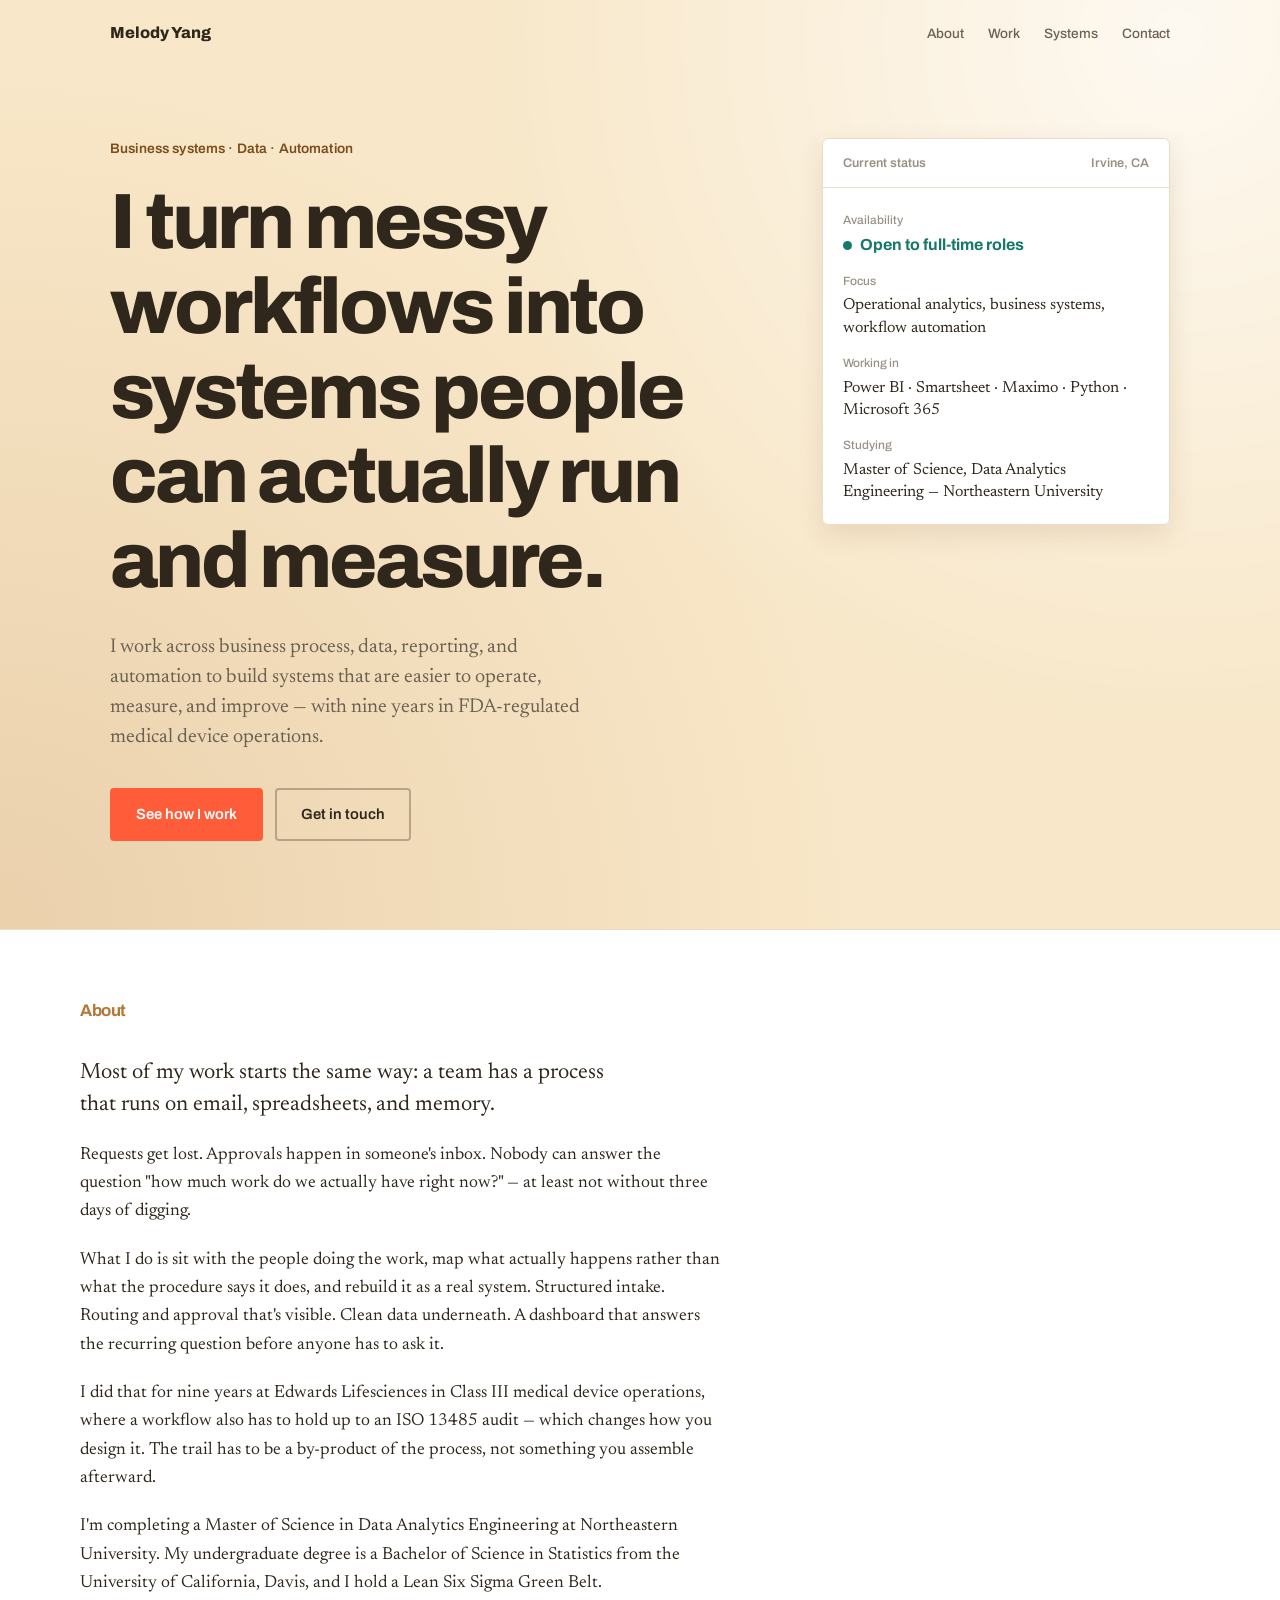
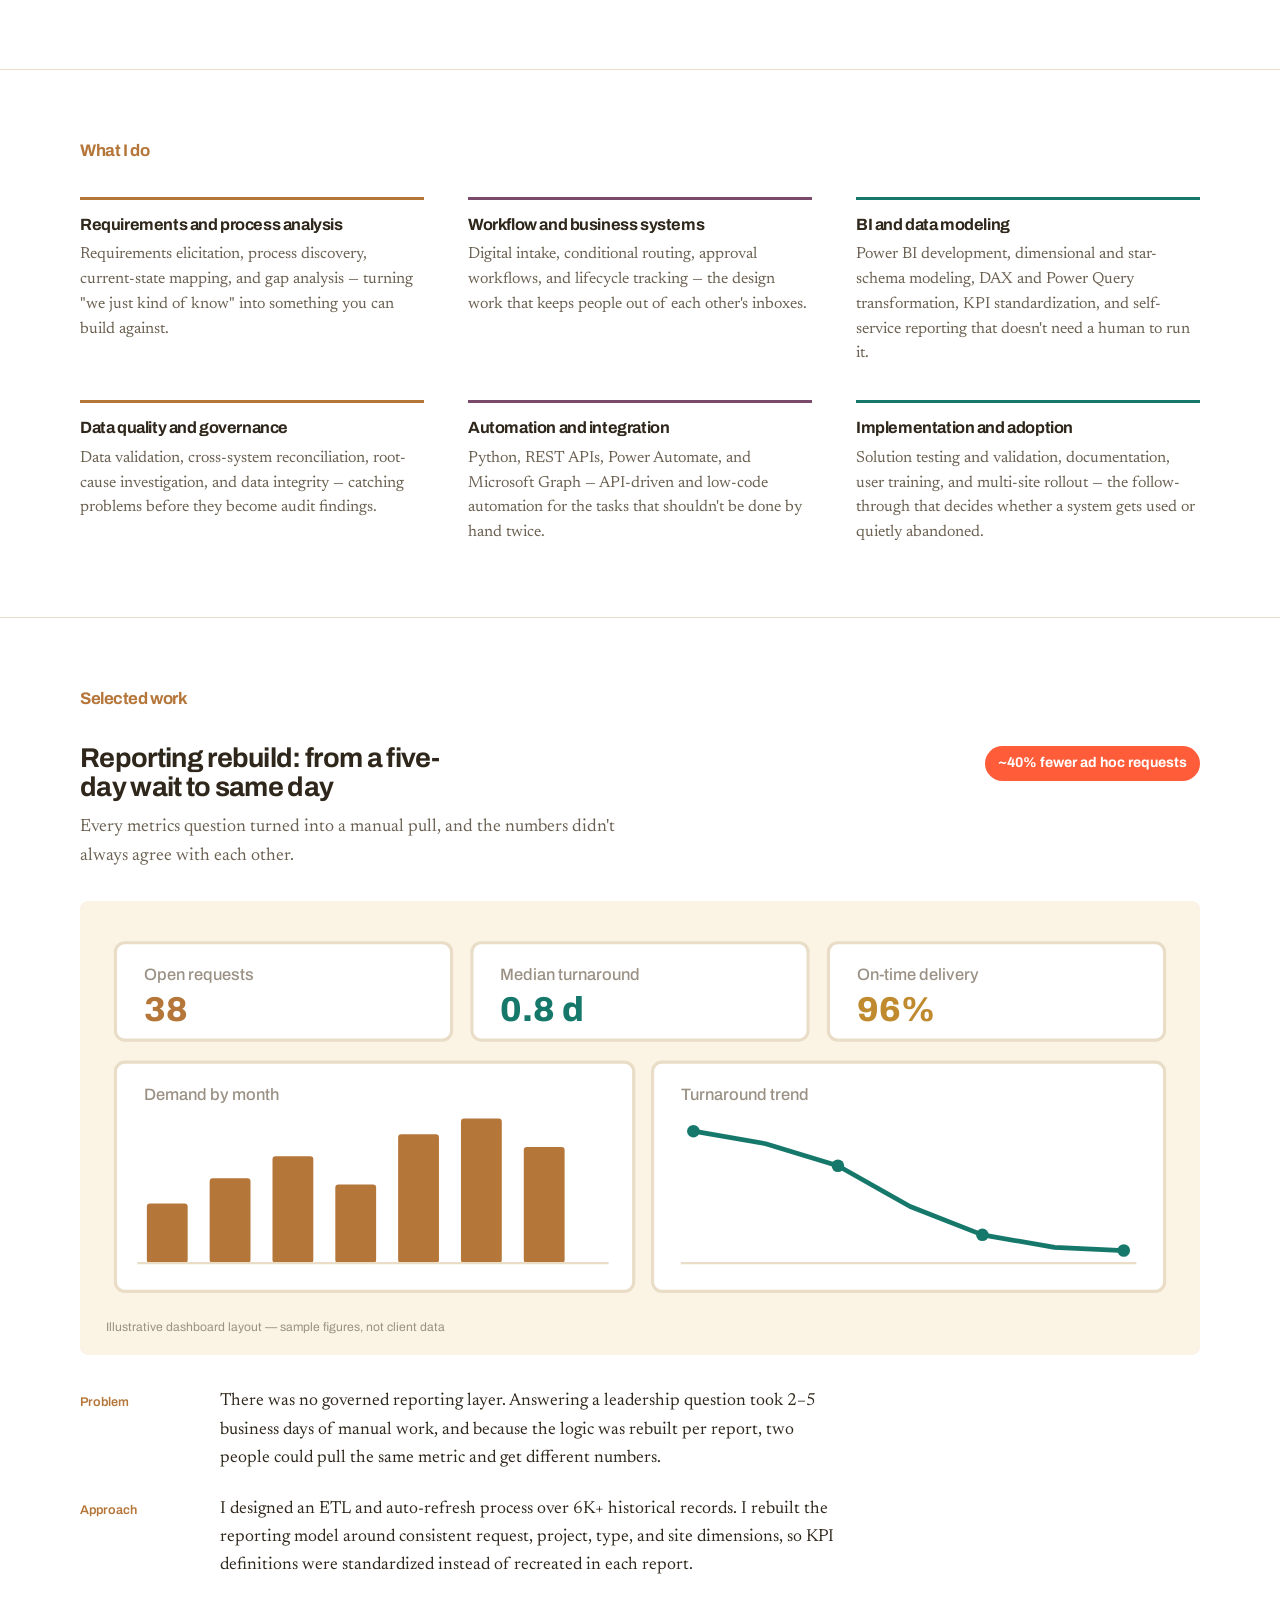
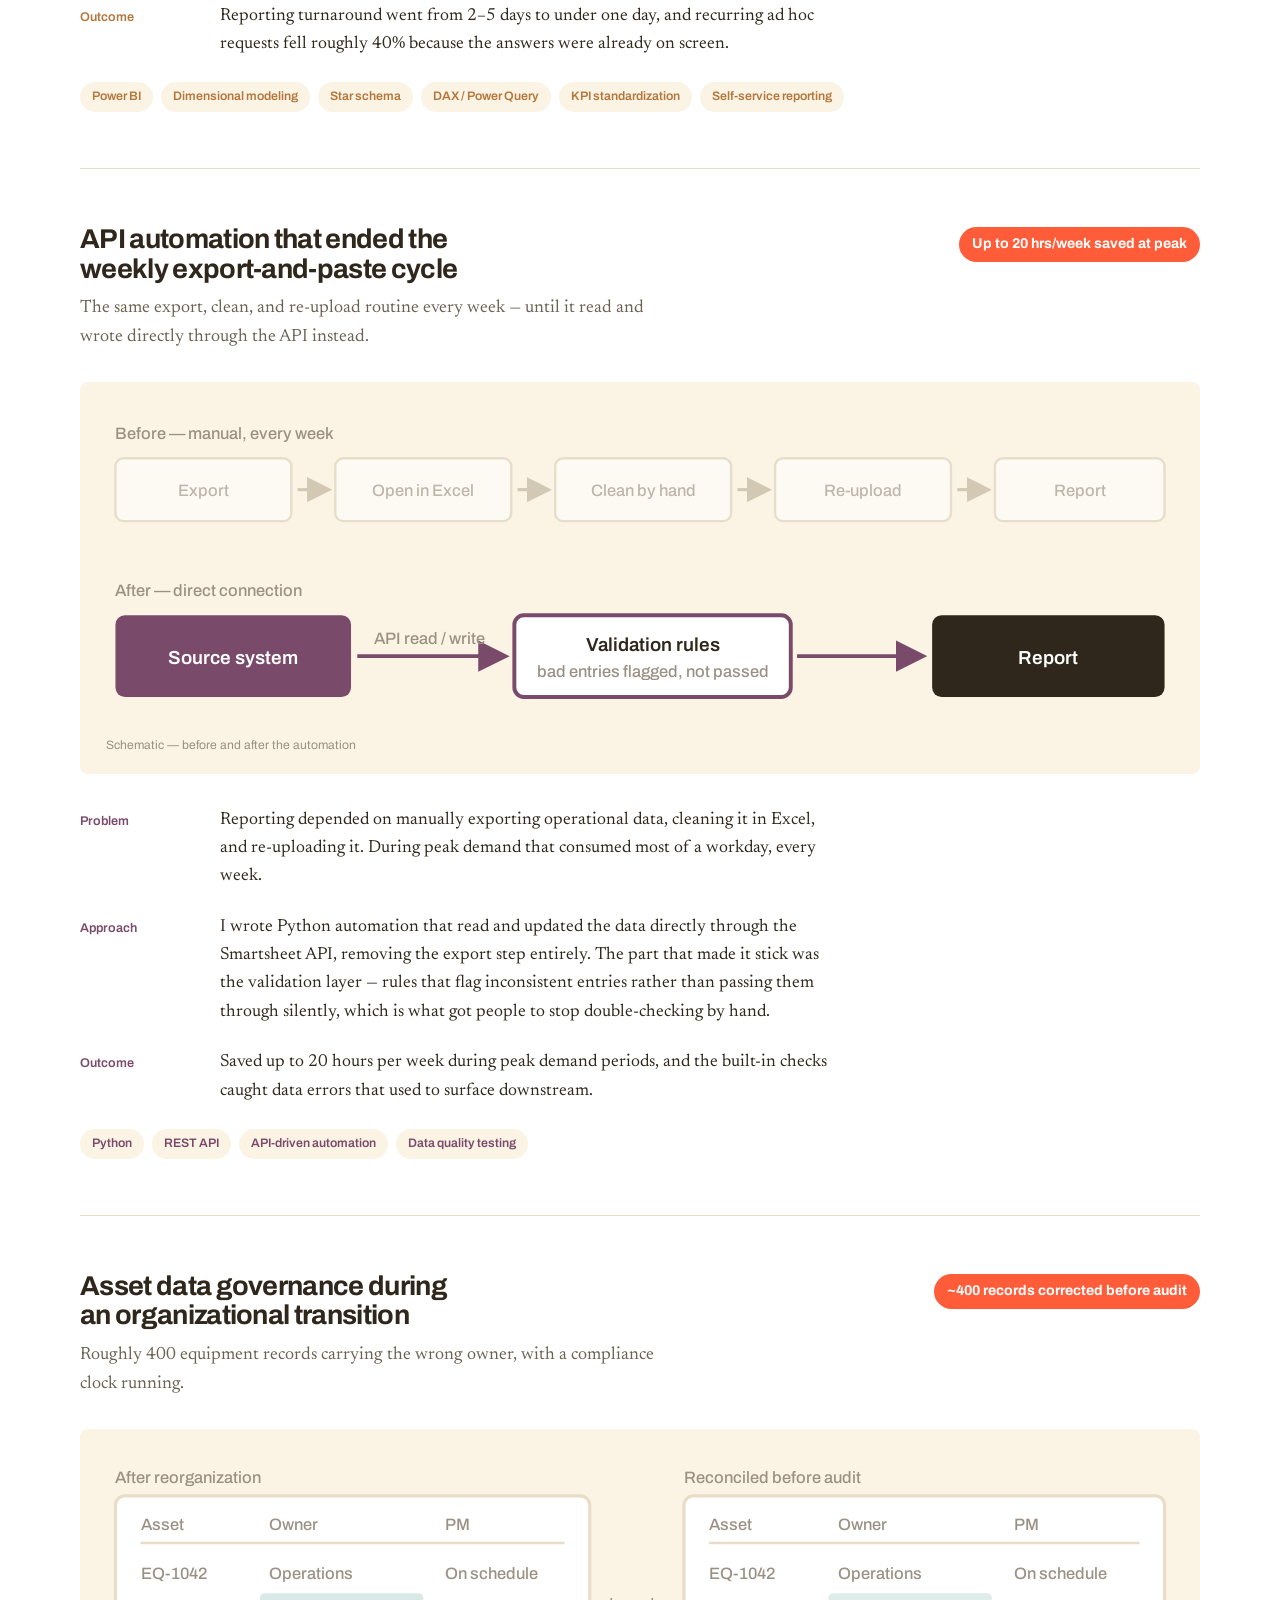
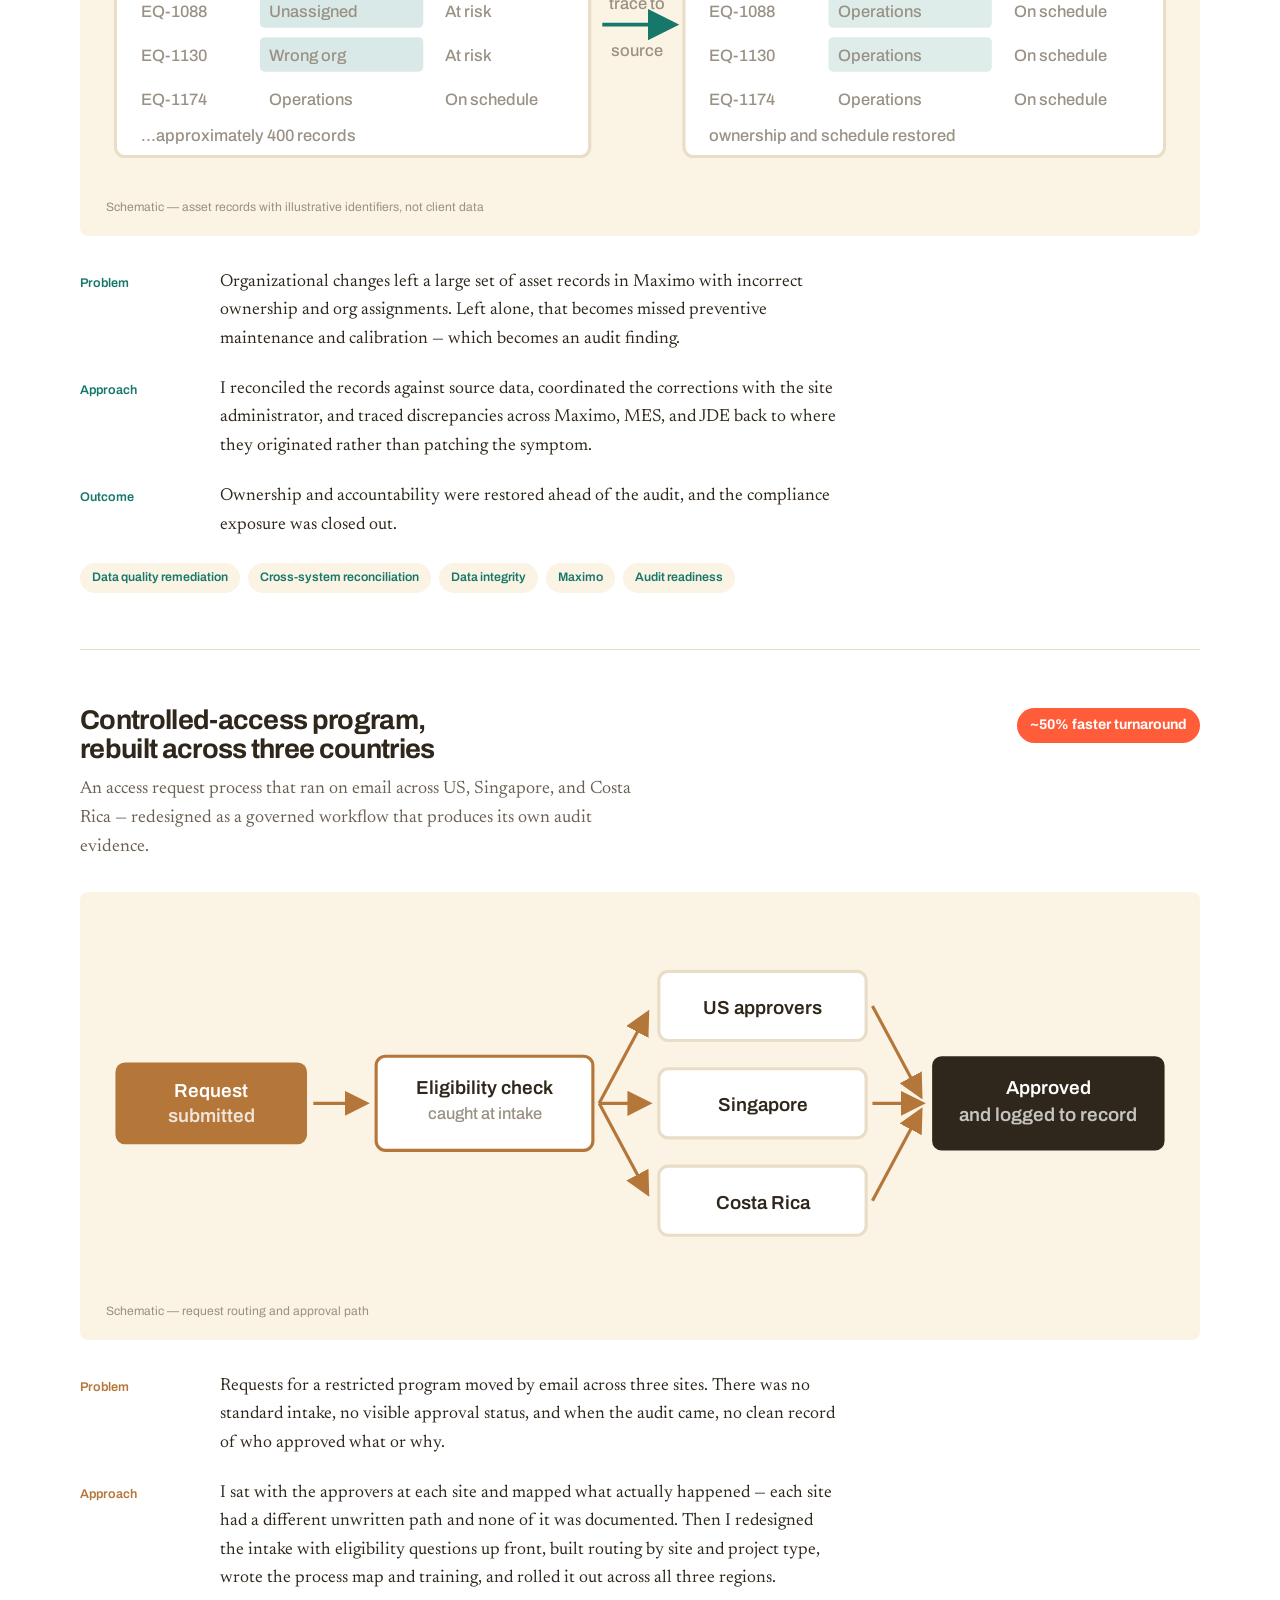
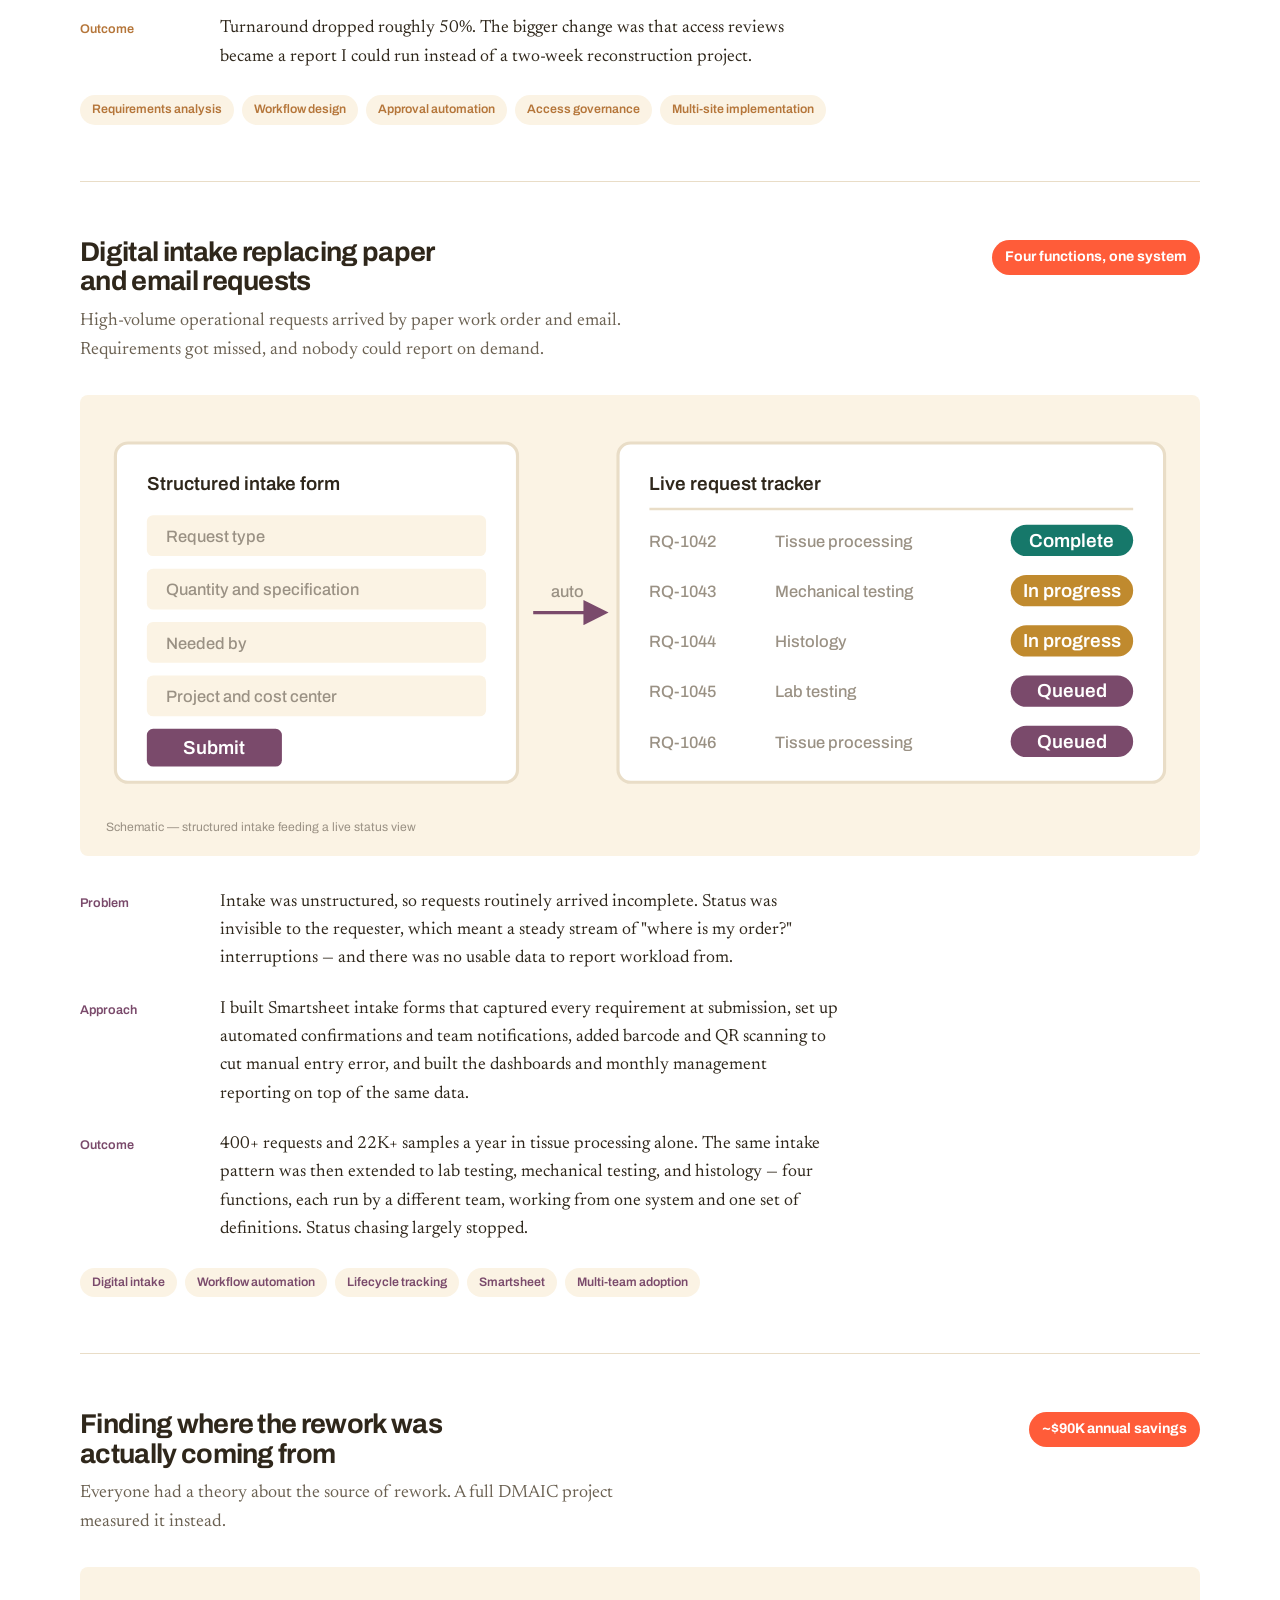
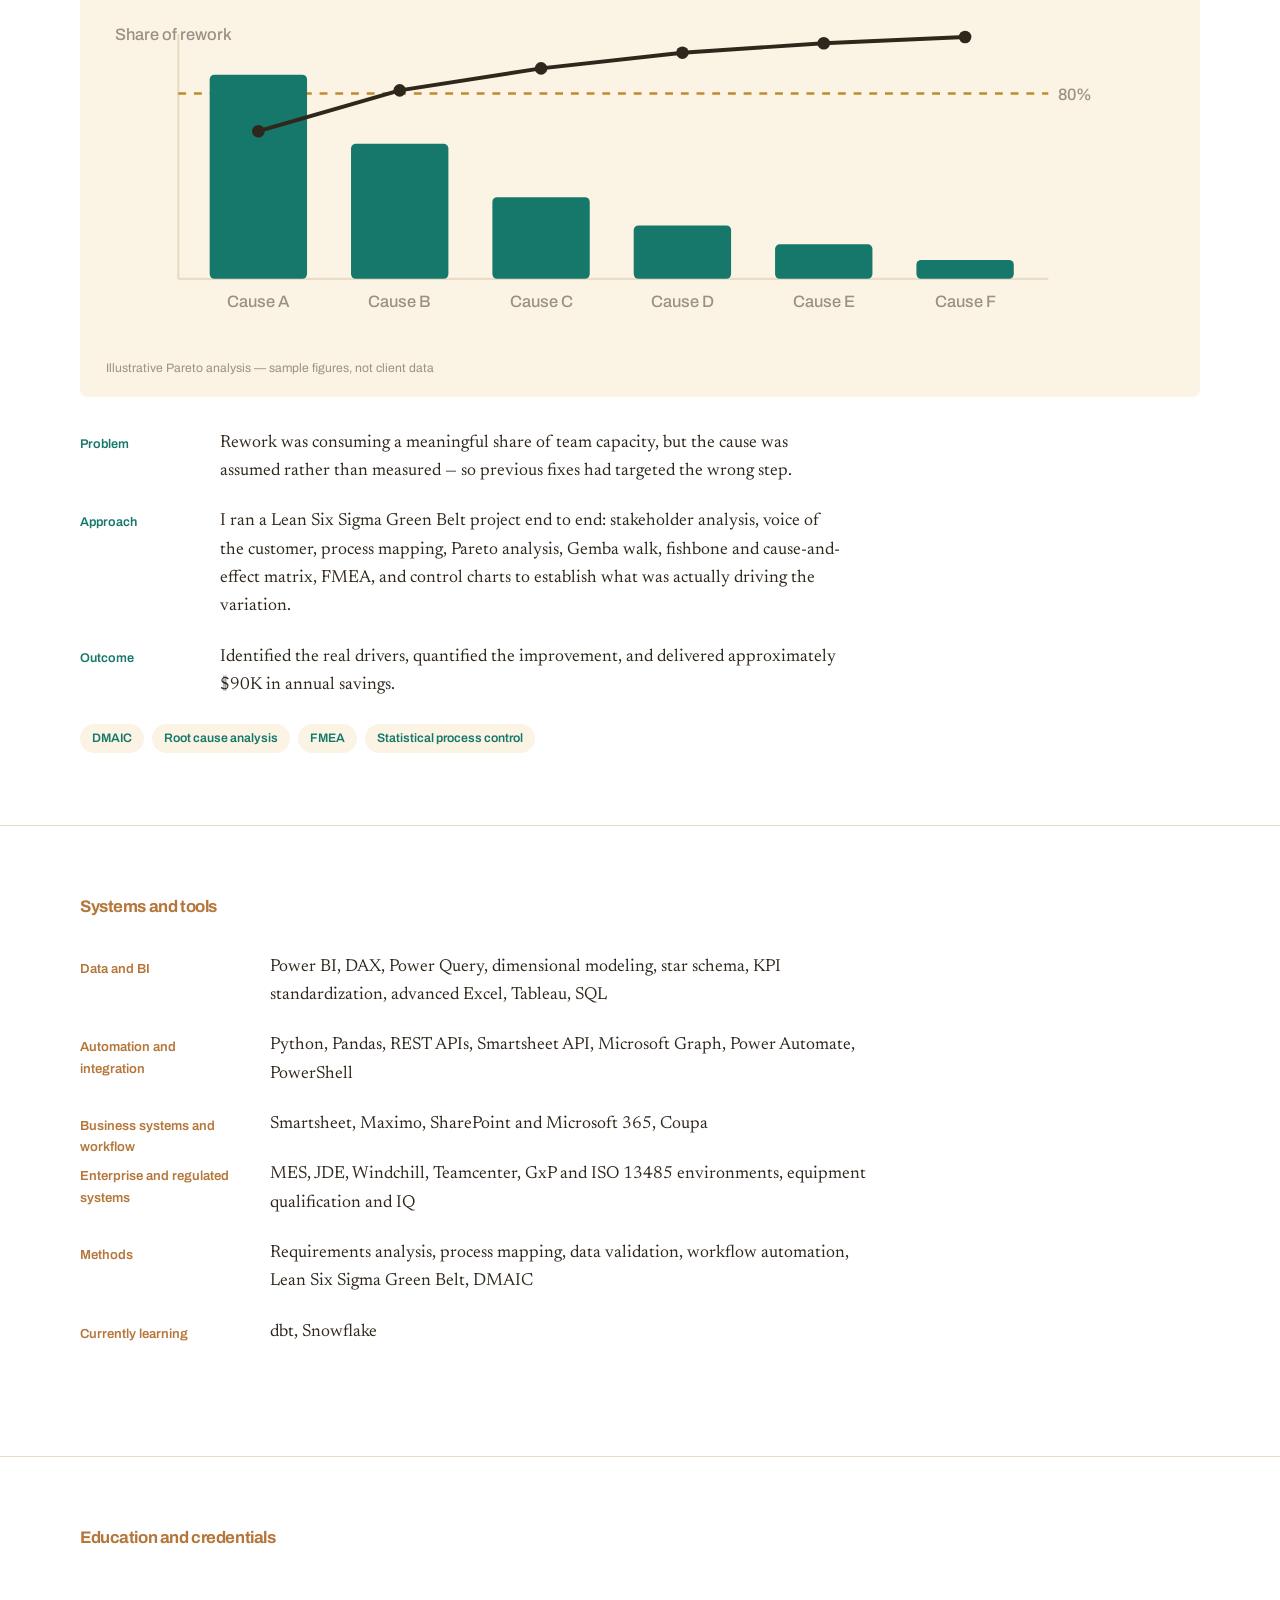
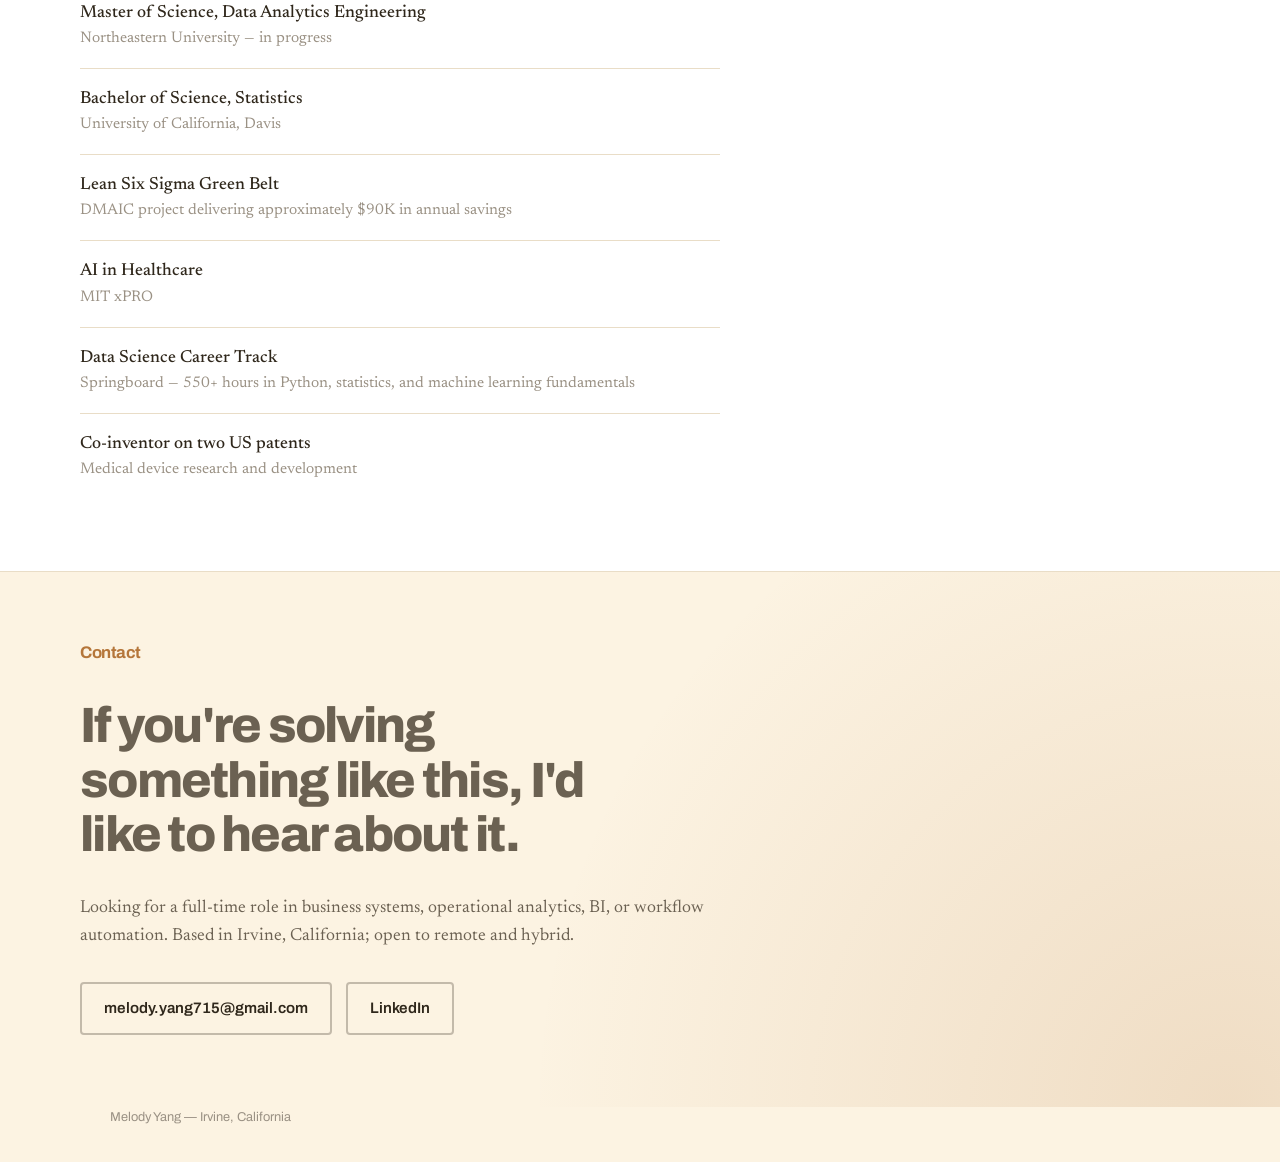
==== commit 3a8f3320: "Add files via upload" ====
--- a/index.html
+++ b/index.html
@@ -3,26 +3,8 @@
 <head>
 <meta charset="utf-8">
 <meta name="viewport" content="width=device-width, initial-scale=1">
-<title>Melody Yang — Business Systems Analyst</title>
-<meta name="description" content="Business systems analyst. Intake, workflow, and reporting systems built for regulated operations.">
-
-<link rel="icon" href="data:image/svg+xml,%3Csvg xmlns='http://www.w3.org/2000/svg' viewBox='0 0 64 64'%3E%3Crect width='64' height='64' rx='12' fill='%23B5763A'/%3E%3Ctext x='32' y='43' font-family='Arial, Helvetica, sans-serif' font-weight='700' font-size='30' fill='%23FFFFFF' text-anchor='middle'%3EMY%3C/text%3E%3C/svg%3E">
-
-<meta property="og:type" content="website">
-<meta property="og:site_name" content="Melody Yang">
-<meta property="og:title" content="Melody Yang — Business Systems Analyst">
-<meta property="og:description" content="Business systems analyst. Intake, workflow, and reporting systems built for regulated operations.">
-<meta property="og:url" content="https://melodyyangds.github.io/">
-<meta property="og:image" content="https://melodyyangds.github.io/og-image.png">
-<meta property="og:image:width" content="1200">
-<meta property="og:image:height" content="630">
-<meta property="og:image:alt" content="Melody Yang — Business Systems Analyst">
-
-<meta name="twitter:card" content="summary_large_image">
-<meta name="twitter:title" content="Melody Yang — Business Systems Analyst">
-<meta name="twitter:description" content="Business systems analyst. Intake, workflow, and reporting systems built for regulated operations.">
-<meta name="twitter:image" content="https://melodyyangds.github.io/og-image.png">
-
+<title>Melody Yang | Business Systems, Data &amp; Automation</title>
+<meta name="description" content="Business systems and data professional specializing in operational analytics, workflow design, and automation across FDA-regulated medical device operations.">
 <link rel="preconnect" href="https://fonts.googleapis.com">
 <link rel="preconnect" href="https://fonts.gstatic.com" crossorigin>
 <link href="https://fonts.googleapis.com/css2?family=Archivo:wght@400;500;600;700;800&family=Newsreader:opsz,wght@6..72,300;6..72,400;6..72,500&display=swap" rel="stylesheet">
@@ -103,6 +85,10 @@
     font-size:clamp(2.7rem,7vw,4.9rem);
     font-weight:800;letter-spacing:-0.04em;max-width:15ch;
   }
+  .eyebrow{
+    margin:0 0 20px;font-family:"Archivo",sans-serif;font-size:.86rem;
+    font-weight:600;letter-spacing:.01em;color:var(--primary-deep);
+  }
   .hero-sub{
     margin:28px 0 0;font-size:1.25rem;line-height:1.5;
     max-width:44ch;color:var(--ink-2);
@@ -251,8 +237,9 @@
   <header class="hero">
     <div class="wrap">
       <div>
-        <h1>I build the systems behind how work gets requested, routed, and reported.</h1>
-        <p class="hero-sub">Nine years designing intake, workflow, and reporting systems inside FDA-regulated medical device operations — across US, Singapore, and Costa Rica sites.</p>
+        <p class="eyebrow">Business systems · Data · Automation</p>
+        <h1>I turn messy workflows into systems people can actually run and measure.</h1>
+        <p class="hero-sub">I work across business process, data, reporting, and automation to build systems that are easier to operate, measure, and improve — with nine years in FDA-regulated medical device operations.</p>
         <div class="hero-actions">
           <a class="btn" href="#work">See how I work</a>
           <a class="btn btn-quiet" href="#contact">Get in touch</a>
@@ -265,9 +252,9 @@
           <dt>Availability</dt>
           <dd><span class="status"><span class="dot"></span>Open to full-time roles</span></dd>
           <dt>Focus</dt>
-          <dd>Business systems analysis, workflow design, business applications</dd>
+          <dd>Operational analytics, business systems, workflow automation</dd>
           <dt>Working in</dt>
-          <dd>Smartsheet · Power BI · Maximo · Microsoft 365 · Python</dd>
+          <dd>Power BI · Smartsheet · Maximo · Python · Microsoft 365</dd>
           <dt>Studying</dt>
           <dd>Master of Science, Data Analytics Engineering — Northeastern University</dd>
         </dl>
@@ -291,12 +278,12 @@
   <div class="wrap sec-inner">
     <h2>What I do</h2>
     <div class="caps">
-      <div class="cap"><h3>Requirements and process discovery</h3><p>Interviewing process owners, mapping current state, and turning "we just kind of know" into something you can build against.</p></div>
-      <div class="cap"><h3>Intake and workflow design</h3><p>Structured forms, conditional logic, routing rules, approval paths, and the notifications that keep people out of each other's inboxes.</p></div>
-      <div class="cap"><h3>Reporting and KPI development</h3><p>Power BI dashboards, DAX measures, Power Query transformations, and refresh pipelines that don't need a human to run them.</p></div>
-      <div class="cap"><h3>Data governance and reconciliation</h3><p>Tracing discrepancies across systems back to source records, and correcting ownership and master data before it becomes an audit finding.</p></div>
-      <div class="cap"><h3>Workflow automation</h3><p>Python, Smartsheet API, Power Automate, Microsoft Graph, and PowerShell — applied to the tasks that shouldn't be done by hand twice.</p></div>
-      <div class="cap"><h3>Rollout and adoption</h3><p>Training design, documentation, and the follow-through that decides whether a new system gets used or quietly abandoned.</p></div>
+      <div class="cap"><h3>Requirements and process analysis</h3><p>Requirements elicitation, process discovery, current-state mapping, and gap analysis — turning "we just kind of know" into something you can build against.</p></div>
+      <div class="cap"><h3>Workflow and business systems</h3><p>Digital intake, conditional routing, approval workflows, and lifecycle tracking — the design work that keeps people out of each other's inboxes.</p></div>
+      <div class="cap"><h3>BI and data modeling</h3><p>Power BI development, dimensional and star-schema modeling, DAX and Power Query transformation, KPI standardization, and self-service reporting that doesn't need a human to run it.</p></div>
+      <div class="cap"><h3>Data quality and governance</h3><p>Data validation, cross-system reconciliation, root-cause investigation, and data integrity — catching problems before they become audit findings.</p></div>
+      <div class="cap"><h3>Automation and integration</h3><p>Python, REST APIs, Power Automate, and Microsoft Graph — API-driven and low-code automation for the tasks that shouldn't be done by hand twice.</p></div>
+      <div class="cap"><h3>Implementation and adoption</h3><p>Solution testing and validation, documentation, user training, and multi-site rollout — the follow-through that decides whether a system gets used or quietly abandoned.</p></div>
     </div>
   </div>
 </section>
@@ -306,6 +293,192 @@
     <h2>Selected work</h2>
 
     <!-- 1 -->
+    <article class="entry">
+      <div class="entry-head">
+        <h3>Reporting rebuild: from a five-day wait to same day</h3>
+        <div class="outcome">~40% fewer ad hoc requests</div>
+      </div>
+      <p class="hook">Every metrics question turned into a manual pull, and the numbers didn't always agree with each other.</p>
+
+      <figure class="figure">
+        <svg viewBox="0 0 680 240" role="img" aria-label="Illustrative dashboard layout with three KPI tiles, a bar chart of monthly demand, and a turnaround trend line.">
+          <rect x="6" y="10" width="214" height="62" rx="6" fill="#fff" stroke="var(--rule)" stroke-width="2"/>
+          <text class="svg-small" x="24" y="34">Open requests</text>
+          <text x="24" y="60" font-family="Archivo,sans-serif" font-size="22" font-weight="800" fill="var(--c)">38</text>
+          <rect x="233" y="10" width="214" height="62" rx="6" fill="#fff" stroke="var(--rule)" stroke-width="2"/>
+          <text class="svg-small" x="251" y="34">Median turnaround</text>
+          <text x="251" y="60" font-family="Archivo,sans-serif" font-size="22" font-weight="800" fill="var(--teal)">0.8 d</text>
+          <rect x="460" y="10" width="214" height="62" rx="6" fill="#fff" stroke="var(--rule)" stroke-width="2"/>
+          <text class="svg-small" x="478" y="34">On-time delivery</text>
+          <text x="478" y="60" font-family="Archivo,sans-serif" font-size="22" font-weight="800" fill="var(--amber)">96%</text>
+
+          <rect x="6" y="86" width="330" height="146" rx="6" fill="#fff" stroke="var(--rule)" stroke-width="2"/>
+          <text class="svg-small" x="24" y="110">Demand by month</text>
+          <g fill="var(--c)">
+            <rect x="26" y="176" width="26" height="38" rx="2"/><rect x="66" y="160" width="26" height="54" rx="2"/>
+            <rect x="106" y="146" width="26" height="68" rx="2"/><rect x="146" y="164" width="26" height="50" rx="2"/>
+            <rect x="186" y="132" width="26" height="82" rx="2"/><rect x="226" y="122" width="26" height="92" rx="2"/>
+            <rect x="266" y="140" width="26" height="74" rx="2"/>
+          </g>
+          <line x1="20" y1="214" x2="320" y2="214" stroke="var(--rule)" stroke-width="1.5"/>
+
+          <rect x="348" y="86" width="326" height="146" rx="6" fill="#fff" stroke="var(--rule)" stroke-width="2"/>
+          <text class="svg-small" x="366" y="110">Turnaround trend</text>
+          <line x1="366" y1="214" x2="656" y2="214" stroke="var(--rule)" stroke-width="1.5"/>
+          <polyline points="374,130 420,138 466,152 512,178 558,196 604,204 648,206" fill="none" stroke="var(--teal)" stroke-width="3" stroke-linecap="round" stroke-linejoin="round"/>
+          <g fill="var(--teal)">
+            <circle cx="374" cy="130" r="4"/><circle cx="466" cy="152" r="4"/><circle cx="558" cy="196" r="4"/><circle cx="648" cy="206" r="4"/>
+          </g>
+        </svg>
+        <figcaption>Illustrative dashboard layout — sample figures, not client data</figcaption>
+      </figure>
+
+      <dl class="rows">
+        <dt>Problem</dt>
+        <dd>There was no governed reporting layer. Answering a leadership question took 2–5 business days of manual work, and because the logic was rebuilt per report, two people could pull the same metric and get different numbers.</dd>
+        <dt>Approach</dt>
+        <dd>I designed an ETL and auto-refresh process over 6K+ historical records. I rebuilt the reporting model around consistent request, project, type, and site dimensions, so KPI definitions were standardized instead of recreated in each report.</dd>
+        <dt>Outcome</dt>
+        <dd>Reporting turnaround went from 2–5 days to under one day, and recurring ad hoc requests fell roughly 40% because the answers were already on screen.</dd>
+      </dl>
+      <div class="tags"><span class="tag">Power BI</span><span class="tag">Dimensional modeling</span><span class="tag">Star schema</span><span class="tag">DAX / Power Query</span><span class="tag">KPI standardization</span><span class="tag">Self-service reporting</span></div>
+    </article>
+    <article class="entry c-plum">
+      <div class="entry-head">
+        <h3>API automation that ended the weekly export-and-paste cycle</h3>
+        <div class="outcome">Up to 20 hrs/week saved at peak</div>
+      </div>
+      <p class="hook">The same export, clean, and re-upload routine every week — until it read and wrote directly through the API instead.</p>
+
+      <figure class="figure">
+        <svg viewBox="0 0 680 200" role="img" aria-label="Diagram comparing a five-step manual export process with a single direct API connection including validation.">
+          <defs><marker id="a3" markerWidth="8" markerHeight="8" refX="6" refY="4" orient="auto"><path d="M0,0 L8,4 L0,8 z" fill="var(--c)"/></marker>
+                 <marker id="a3g" markerWidth="8" markerHeight="8" refX="6" refY="4" orient="auto"><path d="M0,0 L8,4 L0,8 z" fill="#BBAF98"/></marker></defs>
+          <text class="svg-small" x="6" y="20">Before — manual, every week</text>
+          <g opacity=".62">
+            <rect x="6" y="32" width="112" height="40" rx="5" fill="#fff" stroke="#DBD0BC" stroke-width="1.5"/>
+            <text class="svg-small" x="62" y="56" text-anchor="middle">Export</text>
+            <line x1="122" y1="52" x2="140" y2="52" stroke="#BBAF98" stroke-width="2" marker-end="url(#a3g)"/>
+            <rect x="146" y="32" width="112" height="40" rx="5" fill="#fff" stroke="#DBD0BC" stroke-width="1.5"/>
+            <text class="svg-small" x="202" y="56" text-anchor="middle">Open in Excel</text>
+            <line x1="262" y1="52" x2="280" y2="52" stroke="#BBAF98" stroke-width="2" marker-end="url(#a3g)"/>
+            <rect x="286" y="32" width="112" height="40" rx="5" fill="#fff" stroke="#DBD0BC" stroke-width="1.5"/>
+            <text class="svg-small" x="342" y="56" text-anchor="middle">Clean by hand</text>
+            <line x1="402" y1="52" x2="420" y2="52" stroke="#BBAF98" stroke-width="2" marker-end="url(#a3g)"/>
+            <rect x="426" y="32" width="112" height="40" rx="5" fill="#fff" stroke="#DBD0BC" stroke-width="1.5"/>
+            <text class="svg-small" x="482" y="56" text-anchor="middle">Re-upload</text>
+            <line x1="542" y1="52" x2="560" y2="52" stroke="#BBAF98" stroke-width="2" marker-end="url(#a3g)"/>
+            <rect x="566" y="32" width="108" height="40" rx="5" fill="#fff" stroke="#DBD0BC" stroke-width="1.5"/>
+            <text class="svg-small" x="620" y="56" text-anchor="middle">Report</text>
+          </g>
+
+          <text class="svg-small" x="6" y="120">After — direct connection</text>
+          <rect x="6" y="132" width="150" height="52" rx="6" fill="var(--c)"/>
+          <text class="svg-white" x="81" y="163" text-anchor="middle">Source system</text>
+          <line x1="160" y1="158" x2="252" y2="158" stroke="var(--c)" stroke-width="2.5" marker-end="url(#a3)"/>
+          <text class="svg-small" x="206" y="150" text-anchor="middle">API read / write</text>
+          <rect x="260" y="132" width="176" height="52" rx="6" fill="#fff" stroke="var(--c)" stroke-width="2.5"/>
+          <text class="svg-label" x="348" y="155" text-anchor="middle">Validation rules</text>
+          <text class="svg-small" x="348" y="171" text-anchor="middle">bad entries flagged, not passed</text>
+          <line x1="440" y1="158" x2="518" y2="158" stroke="var(--c)" stroke-width="2.5" marker-end="url(#a3)"/>
+          <rect x="526" y="132" width="148" height="52" rx="6" fill="var(--ink)"/>
+          <text class="svg-white" x="600" y="163" text-anchor="middle">Report</text>
+        </svg>
+        <figcaption>Schematic — before and after the automation</figcaption>
+      </figure>
+
+      <dl class="rows">
+        <dt>Problem</dt>
+        <dd>Reporting depended on manually exporting operational data, cleaning it in Excel, and re-uploading it. During peak demand that consumed most of a workday, every week.</dd>
+        <dt>Approach</dt>
+        <dd>I wrote Python automation that read and updated the data directly through the Smartsheet API, removing the export step entirely. The part that made it stick was the validation layer — rules that flag inconsistent entries rather than passing them through silently, which is what got people to stop double-checking by hand.</dd>
+        <dt>Outcome</dt>
+        <dd>Saved up to 20 hours per week during peak demand periods, and the built-in checks caught data errors that used to surface downstream.</dd>
+      </dl>
+      <div class="tags"><span class="tag">Python</span><span class="tag">REST API</span><span class="tag">API-driven automation</span><span class="tag">Data quality testing</span></div>
+    </article>
+    <article class="entry c-teal">
+      <div class="entry-head">
+        <h3>Asset data governance during an organizational transition</h3>
+        <div class="outcome">~400 records corrected before audit</div>
+      </div>
+      <p class="hook">Roughly 400 equipment records carrying the wrong owner, with a compliance clock running.</p>
+
+      <figure class="figure">
+        <svg viewBox="0 0 680 210" role="img" aria-label="Diagram: asset records with missing or incorrect owner and organization values putting maintenance at risk, reconciled to correct ownership and schedule.">
+          <defs><marker id="a5" markerWidth="8" markerHeight="8" refX="6" refY="4" orient="auto"><path d="M0,0 L8,4 L0,8 z" fill="var(--c)"/></marker></defs>
+
+          <text class="svg-small" x="6" y="18">After reorganization</text>
+          <rect x="6" y="26" width="302" height="166" rx="6" fill="#fff" stroke="var(--rule)" stroke-width="2"/>
+          <text class="svg-small" x="22" y="48">Asset</text>
+          <text class="svg-small" x="104" y="48">Owner</text>
+          <text class="svg-small" x="216" y="48">PM</text>
+          <line x1="22" y1="56" x2="292" y2="56" stroke="var(--rule)" stroke-width="1.5"/>
+
+          <text class="svg-small" x="22" y="79" fill="var(--ink)">EQ-1042</text>
+          <text class="svg-small" x="104" y="79" fill="var(--ink)">Operations</text>
+          <text class="svg-small" x="216" y="79" fill="var(--teal)">On schedule</text>
+
+          <rect x="98" y="88" width="104" height="22" rx="3" fill="var(--c)" opacity=".16"/>
+          <text class="svg-small" x="22" y="103" fill="var(--ink)">EQ-1088</text>
+          <text class="svg-small" x="104" y="103" fill="var(--c)" font-weight="700">Unassigned</text>
+          <text class="svg-small" x="216" y="103" fill="var(--c)" font-weight="700">At risk</text>
+
+          <rect x="98" y="116" width="104" height="22" rx="3" fill="var(--c)" opacity=".16"/>
+          <text class="svg-small" x="22" y="131" fill="var(--ink)">EQ-1130</text>
+          <text class="svg-small" x="104" y="131" fill="var(--c)" font-weight="700">Wrong org</text>
+          <text class="svg-small" x="216" y="131" fill="var(--c)" font-weight="700">At risk</text>
+
+          <text class="svg-small" x="22" y="159" fill="var(--ink)">EQ-1174</text>
+          <text class="svg-small" x="104" y="159" fill="var(--ink)">Operations</text>
+          <text class="svg-small" x="216" y="159" fill="var(--teal)">On schedule</text>
+
+          <text class="svg-small" x="22" y="182" fill="var(--ink-3)">…approximately 400 records</text>
+
+          <line x1="316" y1="108" x2="360" y2="108" stroke="var(--c)" stroke-width="2.5" marker-end="url(#a5)"/>
+          <text class="svg-small" x="338" y="98" text-anchor="middle">trace to</text>
+          <text class="svg-small" x="338" y="128" text-anchor="middle">source</text>
+
+          <text class="svg-small" x="368" y="18">Reconciled before audit</text>
+          <rect x="368" y="26" width="306" height="166" rx="6" fill="#fff" stroke="var(--rule)" stroke-width="2"/>
+          <text class="svg-small" x="384" y="48">Asset</text>
+          <text class="svg-small" x="466" y="48">Owner</text>
+          <text class="svg-small" x="578" y="48">PM</text>
+          <line x1="384" y1="56" x2="658" y2="56" stroke="var(--rule)" stroke-width="1.5"/>
+
+          <text class="svg-small" x="384" y="79" fill="var(--ink)">EQ-1042</text>
+          <text class="svg-small" x="466" y="79" fill="var(--ink)">Operations</text>
+          <text class="svg-small" x="578" y="79" fill="var(--teal)">On schedule</text>
+
+          <rect x="460" y="88" width="104" height="22" rx="3" fill="var(--teal)" opacity=".14"/>
+          <text class="svg-small" x="384" y="103" fill="var(--ink)">EQ-1088</text>
+          <text class="svg-small" x="466" y="103" fill="var(--ink)">Operations</text>
+          <text class="svg-small" x="578" y="103" fill="var(--teal)">On schedule</text>
+
+          <rect x="460" y="116" width="104" height="22" rx="3" fill="var(--teal)" opacity=".14"/>
+          <text class="svg-small" x="384" y="131" fill="var(--ink)">EQ-1130</text>
+          <text class="svg-small" x="466" y="131" fill="var(--ink)">Operations</text>
+          <text class="svg-small" x="578" y="131" fill="var(--teal)">On schedule</text>
+
+          <text class="svg-small" x="384" y="159" fill="var(--ink)">EQ-1174</text>
+          <text class="svg-small" x="466" y="159" fill="var(--ink)">Operations</text>
+          <text class="svg-small" x="578" y="159" fill="var(--teal)">On schedule</text>
+
+          <text class="svg-small" x="384" y="182" fill="var(--ink-3)">ownership and schedule restored</text>
+        </svg>
+        <figcaption>Schematic — asset records with illustrative identifiers, not client data</figcaption>
+      </figure>
+
+      <dl class="rows">
+        <dt>Problem</dt>
+        <dd>Organizational changes left a large set of asset records in Maximo with incorrect ownership and org assignments. Left alone, that becomes missed preventive maintenance and calibration — which becomes an audit finding.</dd>
+        <dt>Approach</dt>
+        <dd>I reconciled the records against source data, coordinated the corrections with the site administrator, and traced discrepancies across Maximo, MES, and JDE back to where they originated rather than patching the symptom.</dd>
+        <dt>Outcome</dt>
+        <dd>Ownership and accountability were restored ahead of the audit, and the compliance exposure was closed out.</dd>
+      </dl>
+      <div class="tags"><span class="tag">Data quality remediation</span><span class="tag">Cross-system reconciliation</span><span class="tag">Data integrity</span><span class="tag">Maximo</span><span class="tag">Audit readiness</span></div>
+    </article>
     <article class="entry">
       <div class="entry-head">
         <h3>Controlled-access program, rebuilt across three countries</h3>
@@ -350,10 +523,8 @@
         <dt>Outcome</dt>
         <dd>Turnaround dropped roughly 50%. The bigger change was that access reviews became a report I could run instead of a two-week reconstruction project.</dd>
       </dl>
-      <div class="tags"><span class="tag">Access governance</span><span class="tag">Approval routing</span><span class="tag">Multi-site rollout</span><span class="tag">Audit readiness</span></div>
+      <div class="tags"><span class="tag">Requirements analysis</span><span class="tag">Workflow design</span><span class="tag">Approval automation</span><span class="tag">Access governance</span><span class="tag">Multi-site implementation</span></div>
     </article>
-
-    <!-- 2 -->
     <article class="entry c-plum">
       <div class="entry-head">
         <h3>Digital intake replacing paper and email requests</h3>
@@ -373,7 +544,7 @@
           <rect x="26" y="128" width="216" height="26" rx="4" fill="var(--tint)"/>
           <text class="svg-small" x="38" y="145">Needed by</text>
           <rect x="26" y="162" width="216" height="26" rx="4" fill="var(--tint)"/>
-          <text class="svg-small" x="38" y="179">Project and cost centre</text>
+          <text class="svg-small" x="38" y="179">Project and cost center</text>
           <rect x="26" y="196" width="86" height="24" rx="4" fill="var(--c)"/>
           <text class="svg-white" x="69" y="212" text-anchor="middle">Submit</text>
 
@@ -405,202 +576,8 @@
         <dt>Outcome</dt>
         <dd>400+ requests and 22K+ samples a year in tissue processing alone. The same intake pattern was then extended to lab testing, mechanical testing, and histology — four functions, each run by a different team, working from one system and one set of definitions. Status chasing largely stopped.</dd>
       </dl>
-      <div class="tags"><span class="tag">Smartsheet</span><span class="tag">Form design</span><span class="tag">Automated notifications</span><span class="tag">Multi-team adoption</span><span class="tag">Dashboards</span></div>
+      <div class="tags"><span class="tag">Digital intake</span><span class="tag">Workflow automation</span><span class="tag">Lifecycle tracking</span><span class="tag">Smartsheet</span><span class="tag">Multi-team adoption</span></div>
     </article>
-
-    <!-- 3 -->
-    <article class="entry c-teal">
-      <div class="entry-head">
-        <h3>API automation that ended the weekly export-and-paste cycle</h3>
-        <div class="outcome">Up to 20 hrs/week saved at peak</div>
-      </div>
-      <p class="hook">The same export, clean, and re-upload routine every week — until it read and wrote directly through the API instead.</p>
-
-      <figure class="figure">
-        <svg viewBox="0 0 680 200" role="img" aria-label="Diagram comparing a five-step manual export process with a single direct API connection including validation.">
-          <defs><marker id="a3" markerWidth="8" markerHeight="8" refX="6" refY="4" orient="auto"><path d="M0,0 L8,4 L0,8 z" fill="var(--c)"/></marker>
-                 <marker id="a3g" markerWidth="8" markerHeight="8" refX="6" refY="4" orient="auto"><path d="M0,0 L8,4 L0,8 z" fill="#BBAF98"/></marker></defs>
-          <text class="svg-small" x="6" y="20">Before — manual, every week</text>
-          <g opacity=".62">
-            <rect x="6" y="32" width="112" height="40" rx="5" fill="#fff" stroke="#DBD0BC" stroke-width="1.5"/>
-            <text class="svg-small" x="62" y="56" text-anchor="middle">Export</text>
-            <line x1="122" y1="52" x2="140" y2="52" stroke="#BBAF98" stroke-width="2" marker-end="url(#a3g)"/>
-            <rect x="146" y="32" width="112" height="40" rx="5" fill="#fff" stroke="#DBD0BC" stroke-width="1.5"/>
-            <text class="svg-small" x="202" y="56" text-anchor="middle">Open in Excel</text>
-            <line x1="262" y1="52" x2="280" y2="52" stroke="#BBAF98" stroke-width="2" marker-end="url(#a3g)"/>
-            <rect x="286" y="32" width="112" height="40" rx="5" fill="#fff" stroke="#DBD0BC" stroke-width="1.5"/>
-            <text class="svg-small" x="342" y="56" text-anchor="middle">Clean by hand</text>
-            <line x1="402" y1="52" x2="420" y2="52" stroke="#BBAF98" stroke-width="2" marker-end="url(#a3g)"/>
-            <rect x="426" y="32" width="112" height="40" rx="5" fill="#fff" stroke="#DBD0BC" stroke-width="1.5"/>
-            <text class="svg-small" x="482" y="56" text-anchor="middle">Re-upload</text>
-            <line x1="542" y1="52" x2="560" y2="52" stroke="#BBAF98" stroke-width="2" marker-end="url(#a3g)"/>
-            <rect x="566" y="32" width="108" height="40" rx="5" fill="#fff" stroke="#DBD0BC" stroke-width="1.5"/>
-            <text class="svg-small" x="620" y="56" text-anchor="middle">Report</text>
-          </g>
-
-          <text class="svg-small" x="6" y="120">After — direct connection</text>
-          <rect x="6" y="132" width="150" height="52" rx="6" fill="var(--c)"/>
-          <text class="svg-white" x="81" y="163" text-anchor="middle">Source system</text>
-          <line x1="160" y1="158" x2="252" y2="158" stroke="var(--c)" stroke-width="2.5" marker-end="url(#a3)"/>
-          <text class="svg-small" x="206" y="150" text-anchor="middle">API read / write</text>
-          <rect x="260" y="132" width="176" height="52" rx="6" fill="#fff" stroke="var(--c)" stroke-width="2.5"/>
-          <text class="svg-label" x="348" y="155" text-anchor="middle">Validation rules</text>
-          <text class="svg-small" x="348" y="171" text-anchor="middle">bad entries flagged, not passed</text>
-          <line x1="440" y1="158" x2="518" y2="158" stroke="var(--c)" stroke-width="2.5" marker-end="url(#a3)"/>
-          <rect x="526" y="132" width="148" height="52" rx="6" fill="var(--ink)"/>
-          <text class="svg-white" x="600" y="163" text-anchor="middle">Report</text>
-        </svg>
-        <figcaption>Schematic — before and after the automation</figcaption>
-      </figure>
-
-      <dl class="rows">
-        <dt>Problem</dt>
-        <dd>Reporting depended on manually exporting operational data, cleaning it in Excel, and re-uploading it. During peak demand that consumed most of a workday, every week.</dd>
-        <dt>Approach</dt>
-        <dd>I wrote Python automation that read and updated the data directly through the Smartsheet API, removing the export step entirely. The part that made it stick was the validation layer — rules that flag inconsistent entries rather than passing them through silently, which is what got people to stop double-checking by hand.</dd>
-        <dt>Outcome</dt>
-        <dd>Saved up to 20 hours per week during peak demand periods, and the built-in checks caught data errors that used to surface downstream.</dd>
-      </dl>
-      <div class="tags"><span class="tag">Python</span><span class="tag">REST API</span><span class="tag">Data quality checks</span><span class="tag">Process automation</span></div>
-    </article>
-
-    <!-- 4 -->
-    <article class="entry">
-      <div class="entry-head">
-        <h3>Reporting rebuild: from a five-day wait to same day</h3>
-        <div class="outcome">~40% fewer ad hoc requests</div>
-      </div>
-      <p class="hook">Every metrics question turned into a manual pull, and the numbers didn't always agree with each other.</p>
-
-      <figure class="figure">
-        <svg viewBox="0 0 680 240" role="img" aria-label="Illustrative dashboard layout with three KPI tiles, a bar chart of monthly demand, and a turnaround trend line.">
-          <rect x="6" y="10" width="214" height="62" rx="6" fill="#fff" stroke="var(--rule)" stroke-width="2"/>
-          <text class="svg-small" x="24" y="34">Open requests</text>
-          <text x="24" y="60" font-family="Archivo,sans-serif" font-size="22" font-weight="800" fill="var(--c)">38</text>
-          <rect x="233" y="10" width="214" height="62" rx="6" fill="#fff" stroke="var(--rule)" stroke-width="2"/>
-          <text class="svg-small" x="251" y="34">Median turnaround</text>
-          <text x="251" y="60" font-family="Archivo,sans-serif" font-size="22" font-weight="800" fill="var(--teal)">0.8 d</text>
-          <rect x="460" y="10" width="214" height="62" rx="6" fill="#fff" stroke="var(--rule)" stroke-width="2"/>
-          <text class="svg-small" x="478" y="34">On-time delivery</text>
-          <text x="478" y="60" font-family="Archivo,sans-serif" font-size="22" font-weight="800" fill="var(--amber)">96%</text>
-
-          <rect x="6" y="86" width="330" height="146" rx="6" fill="#fff" stroke="var(--rule)" stroke-width="2"/>
-          <text class="svg-small" x="24" y="110">Demand by month</text>
-          <g fill="var(--c)">
-            <rect x="26" y="176" width="26" height="38" rx="2"/><rect x="66" y="160" width="26" height="54" rx="2"/>
-            <rect x="106" y="146" width="26" height="68" rx="2"/><rect x="146" y="164" width="26" height="50" rx="2"/>
-            <rect x="186" y="132" width="26" height="82" rx="2"/><rect x="226" y="122" width="26" height="92" rx="2"/>
-            <rect x="266" y="140" width="26" height="74" rx="2"/>
-          </g>
-          <line x1="20" y1="214" x2="320" y2="214" stroke="var(--rule)" stroke-width="1.5"/>
-
-          <rect x="348" y="86" width="326" height="146" rx="6" fill="#fff" stroke="var(--rule)" stroke-width="2"/>
-          <text class="svg-small" x="366" y="110">Turnaround trend</text>
-          <line x1="366" y1="214" x2="656" y2="214" stroke="var(--rule)" stroke-width="1.5"/>
-          <polyline points="374,130 420,138 466,152 512,178 558,196 604,204 648,206" fill="none" stroke="var(--teal)" stroke-width="3" stroke-linecap="round" stroke-linejoin="round"/>
-          <g fill="var(--teal)">
-            <circle cx="374" cy="130" r="4"/><circle cx="466" cy="152" r="4"/><circle cx="558" cy="196" r="4"/><circle cx="648" cy="206" r="4"/>
-          </g>
-        </svg>
-        <figcaption>Illustrative dashboard layout — sample figures, not client data</figcaption>
-      </figure>
-
-      <dl class="rows">
-        <dt>Problem</dt>
-        <dd>There was no maintainable reporting layer. Answering a leadership question took 2–5 business days of manual work, and different people pulling the same metric could arrive at different figures.</dd>
-        <dt>Approach</dt>
-        <dd>I designed an ETL and auto-refresh process over 6K+ historical records, standardized the current-year data model so definitions were fixed in one place, and built Power BI dashboards around the KPIs people were actually asking about.</dd>
-        <dt>Outcome</dt>
-        <dd>Reporting turnaround went from 2–5 days to under one day, and recurring ad hoc requests fell roughly 40% because the answers were already on screen.</dd>
-      </dl>
-      <div class="tags"><span class="tag">Power BI</span><span class="tag">DAX</span><span class="tag">Power Query</span><span class="tag">KPI definition</span></div>
-    </article>
-
-    <!-- 5 -->
-    <article class="entry c-plum">
-      <div class="entry-head">
-        <h3>Asset data governance during an organizational transition</h3>
-        <div class="outcome">~400 records corrected before audit</div>
-      </div>
-      <p class="hook">Roughly 400 equipment records carrying the wrong owner, with a compliance clock running.</p>
-
-      <figure class="figure">
-        <svg viewBox="0 0 680 210" role="img" aria-label="Diagram: asset records with missing or incorrect owner and organisation values putting maintenance at risk, reconciled to correct ownership and schedule.">
-          <defs><marker id="a5" markerWidth="8" markerHeight="8" refX="6" refY="4" orient="auto"><path d="M0,0 L8,4 L0,8 z" fill="var(--c)"/></marker></defs>
-
-          <text class="svg-small" x="6" y="18">After reorganisation</text>
-          <rect x="6" y="26" width="302" height="166" rx="6" fill="#fff" stroke="var(--rule)" stroke-width="2"/>
-          <text class="svg-small" x="22" y="48">Asset</text>
-          <text class="svg-small" x="104" y="48">Owner</text>
-          <text class="svg-small" x="216" y="48">PM</text>
-          <line x1="22" y1="56" x2="292" y2="56" stroke="var(--rule)" stroke-width="1.5"/>
-
-          <text class="svg-small" x="22" y="79" fill="var(--ink)">EQ-1042</text>
-          <text class="svg-small" x="104" y="79" fill="var(--ink)">Operations</text>
-          <text class="svg-small" x="216" y="79" fill="var(--teal)">On schedule</text>
-
-          <rect x="98" y="88" width="104" height="22" rx="3" fill="var(--c)" opacity=".16"/>
-          <text class="svg-small" x="22" y="103" fill="var(--ink)">EQ-1088</text>
-          <text class="svg-small" x="104" y="103" fill="var(--c)" font-weight="700">Unassigned</text>
-          <text class="svg-small" x="216" y="103" fill="var(--c)" font-weight="700">At risk</text>
-
-          <rect x="98" y="116" width="104" height="22" rx="3" fill="var(--c)" opacity=".16"/>
-          <text class="svg-small" x="22" y="131" fill="var(--ink)">EQ-1130</text>
-          <text class="svg-small" x="104" y="131" fill="var(--c)" font-weight="700">Wrong org</text>
-          <text class="svg-small" x="216" y="131" fill="var(--c)" font-weight="700">At risk</text>
-
-          <text class="svg-small" x="22" y="159" fill="var(--ink)">EQ-1174</text>
-          <text class="svg-small" x="104" y="159" fill="var(--ink)">Operations</text>
-          <text class="svg-small" x="216" y="159" fill="var(--teal)">On schedule</text>
-
-          <text class="svg-small" x="22" y="182" fill="var(--ink-3)">…approximately 400 records</text>
-
-          <line x1="316" y1="108" x2="360" y2="108" stroke="var(--c)" stroke-width="2.5" marker-end="url(#a5)"/>
-          <text class="svg-small" x="338" y="98" text-anchor="middle">trace to</text>
-          <text class="svg-small" x="338" y="128" text-anchor="middle">source</text>
-
-          <text class="svg-small" x="368" y="18">Reconciled before audit</text>
-          <rect x="368" y="26" width="306" height="166" rx="6" fill="#fff" stroke="var(--rule)" stroke-width="2"/>
-          <text class="svg-small" x="384" y="48">Asset</text>
-          <text class="svg-small" x="466" y="48">Owner</text>
-          <text class="svg-small" x="578" y="48">PM</text>
-          <line x1="384" y1="56" x2="658" y2="56" stroke="var(--rule)" stroke-width="1.5"/>
-
-          <text class="svg-small" x="384" y="79" fill="var(--ink)">EQ-1042</text>
-          <text class="svg-small" x="466" y="79" fill="var(--ink)">Operations</text>
-          <text class="svg-small" x="578" y="79" fill="var(--teal)">On schedule</text>
-
-          <rect x="460" y="88" width="104" height="22" rx="3" fill="var(--teal)" opacity=".14"/>
-          <text class="svg-small" x="384" y="103" fill="var(--ink)">EQ-1088</text>
-          <text class="svg-small" x="466" y="103" fill="var(--ink)">Operations</text>
-          <text class="svg-small" x="578" y="103" fill="var(--teal)">On schedule</text>
-
-          <rect x="460" y="116" width="104" height="22" rx="3" fill="var(--teal)" opacity=".14"/>
-          <text class="svg-small" x="384" y="131" fill="var(--ink)">EQ-1130</text>
-          <text class="svg-small" x="466" y="131" fill="var(--ink)">Operations</text>
-          <text class="svg-small" x="578" y="131" fill="var(--teal)">On schedule</text>
-
-          <text class="svg-small" x="384" y="159" fill="var(--ink)">EQ-1174</text>
-          <text class="svg-small" x="466" y="159" fill="var(--ink)">Operations</text>
-          <text class="svg-small" x="578" y="159" fill="var(--teal)">On schedule</text>
-
-          <text class="svg-small" x="384" y="182" fill="var(--ink-3)">ownership and schedule restored</text>
-        </svg>
-        <figcaption>Schematic — asset records with illustrative identifiers, not client data</figcaption>
-      </figure>
-
-      <dl class="rows">
-        <dt>Problem</dt>
-        <dd>Organizational changes left a large set of asset records in Maximo with incorrect ownership and org assignments. Left alone, that becomes missed preventive maintenance and calibration — which becomes an audit finding.</dd>
-        <dt>Approach</dt>
-        <dd>I reconciled the records against source data, coordinated the corrections with the site administrator, and traced discrepancies across Maximo, MES, and JDE back to where they originated rather than patching the symptom.</dd>
-        <dt>Outcome</dt>
-        <dd>Ownership and accountability were restored ahead of the audit, and the compliance exposure was closed out.</dd>
-      </dl>
-      <div class="tags"><span class="tag">Maximo</span><span class="tag">Master data</span><span class="tag">Cross-system reconciliation</span><span class="tag">Compliance</span></div>
-    </article>
-
-    <!-- 6 -->
     <article class="entry c-teal">
       <div class="entry-head">
         <h3>Finding where the rework was actually coming from</h3>
@@ -655,14 +632,16 @@
   <div class="wrap sec-inner">
     <h2>Systems and tools</h2>
     <dl class="sys">
-      <dt>Business applications</dt>
-      <dd>Smartsheet (including API), Maximo, MES, JDE, SharePoint and Microsoft 365, Coupa</dd>
-      <dt>Reporting</dt>
-      <dd>Power BI, DAX, Power Query, advanced Excel, Tableau</dd>
-      <dt>Automation</dt>
-      <dd>Python, Pandas, Power Automate, Microsoft Graph, REST APIs, PowerShell</dd>
-      <dt>Method</dt>
-      <dd>Lean Six Sigma Green Belt, DMAIC, process mapping, FMEA, statistical process control</dd>
+      <dt>Data and BI</dt>
+      <dd>Power BI, DAX, Power Query, dimensional modeling, star schema, KPI standardization, advanced Excel, Tableau, SQL</dd>
+      <dt>Automation and integration</dt>
+      <dd>Python, Pandas, REST APIs, Smartsheet API, Microsoft Graph, Power Automate, PowerShell</dd>
+      <dt>Business systems and workflow</dt>
+      <dd>Smartsheet, Maximo, SharePoint and Microsoft 365, Coupa</dd>
+      <dt>Enterprise and regulated systems</dt>
+      <dd>MES, JDE, Windchill, Teamcenter, GxP and ISO 13485 environments, equipment qualification and IQ</dd>
+      <dt>Methods</dt>
+      <dd>Requirements analysis, process mapping, data validation, workflow automation, Lean Six Sigma Green Belt, DMAIC</dd>
       <dt>Currently learning</dt>
       <dd>dbt, Snowflake</dd>
     </dl>
@@ -687,7 +666,7 @@
   <div class="wrap sec-inner">
     <h2>Contact</h2>
     <p class="contact-lede">If you're solving something like this, I'd like to hear about it.</p>
-    <p>Looking for a full-time role in business systems analysis, workflow design, or business applications. Based in Irvine, California; open to remote and hybrid.</p>
+    <p>Looking for a full-time role in business systems, operational analytics, BI, or workflow automation. Based in Irvine, California; open to remote and hybrid.</p>
     <div class="links">
       <a href="mailto:melody.yang715@gmail.com">melody.yang715@gmail.com</a>
       <a href="https://www.linkedin.com/in/melodyhyang/">LinkedIn</a>
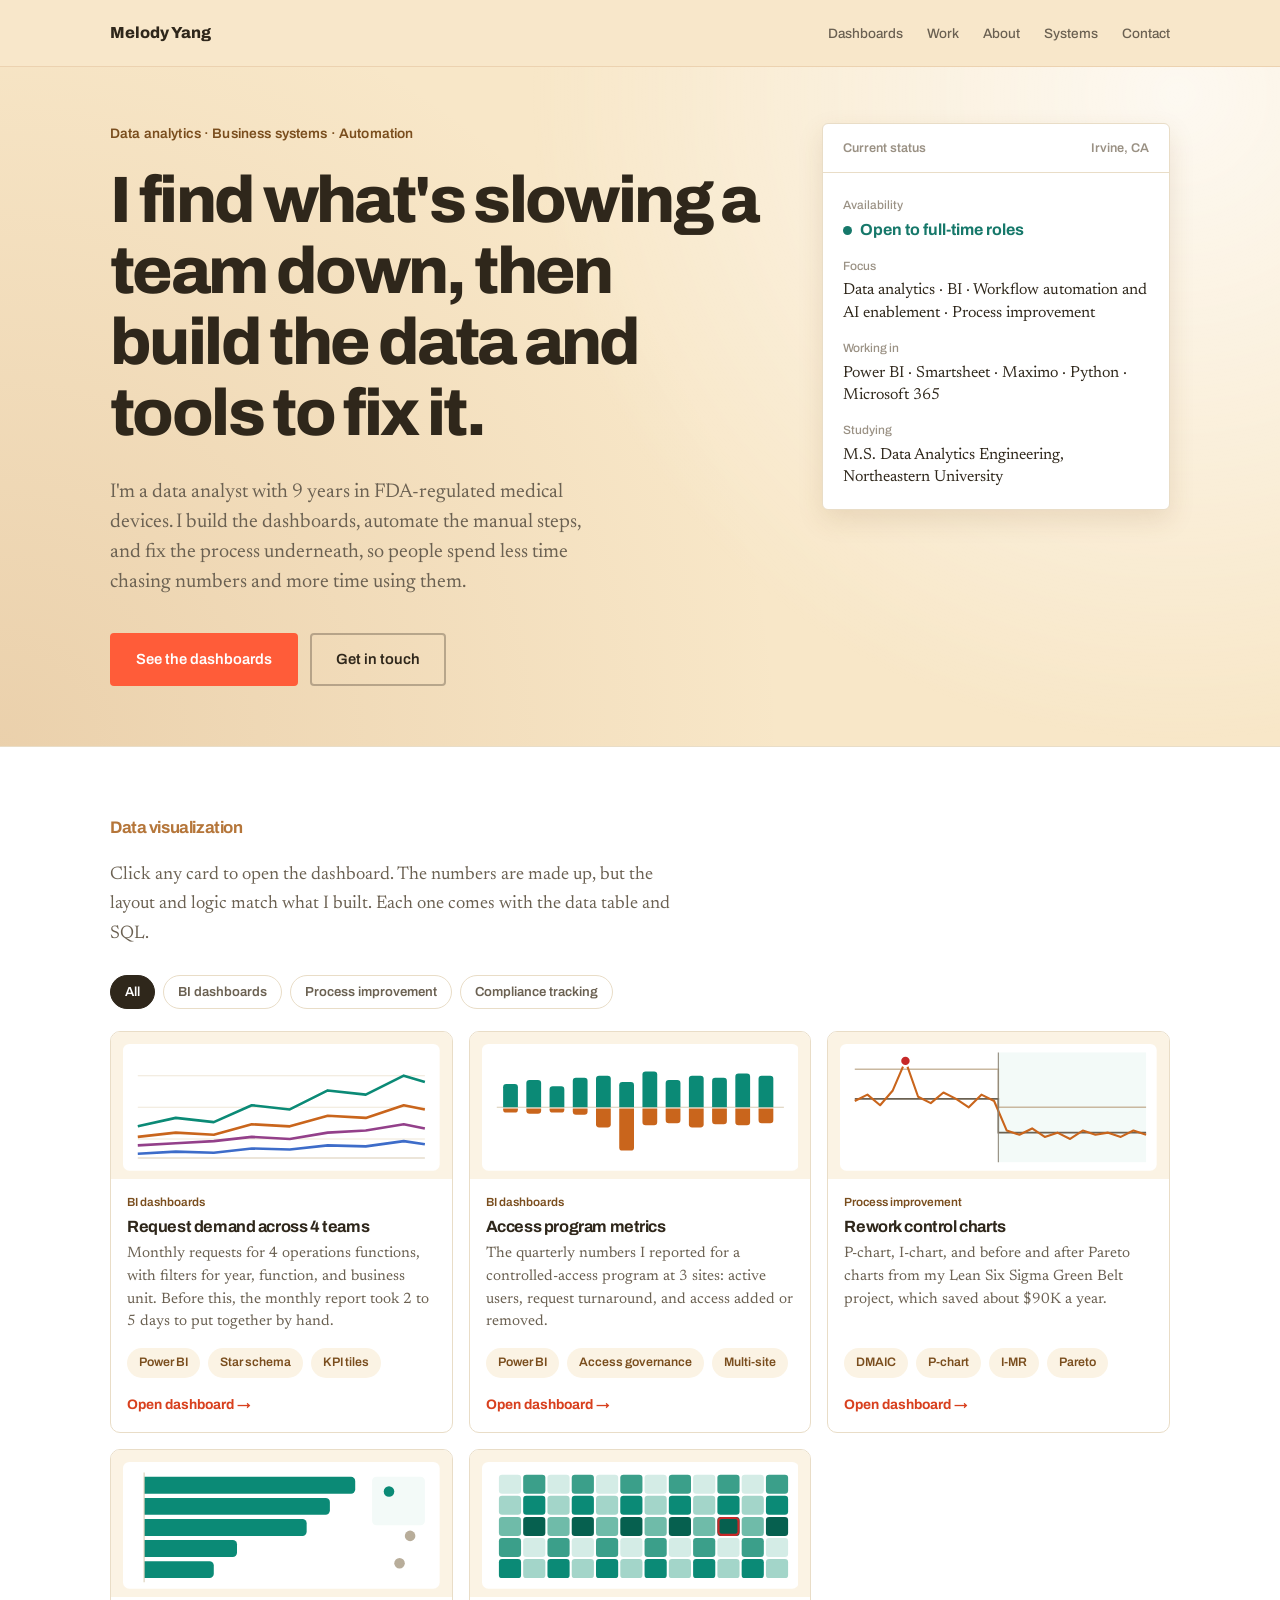
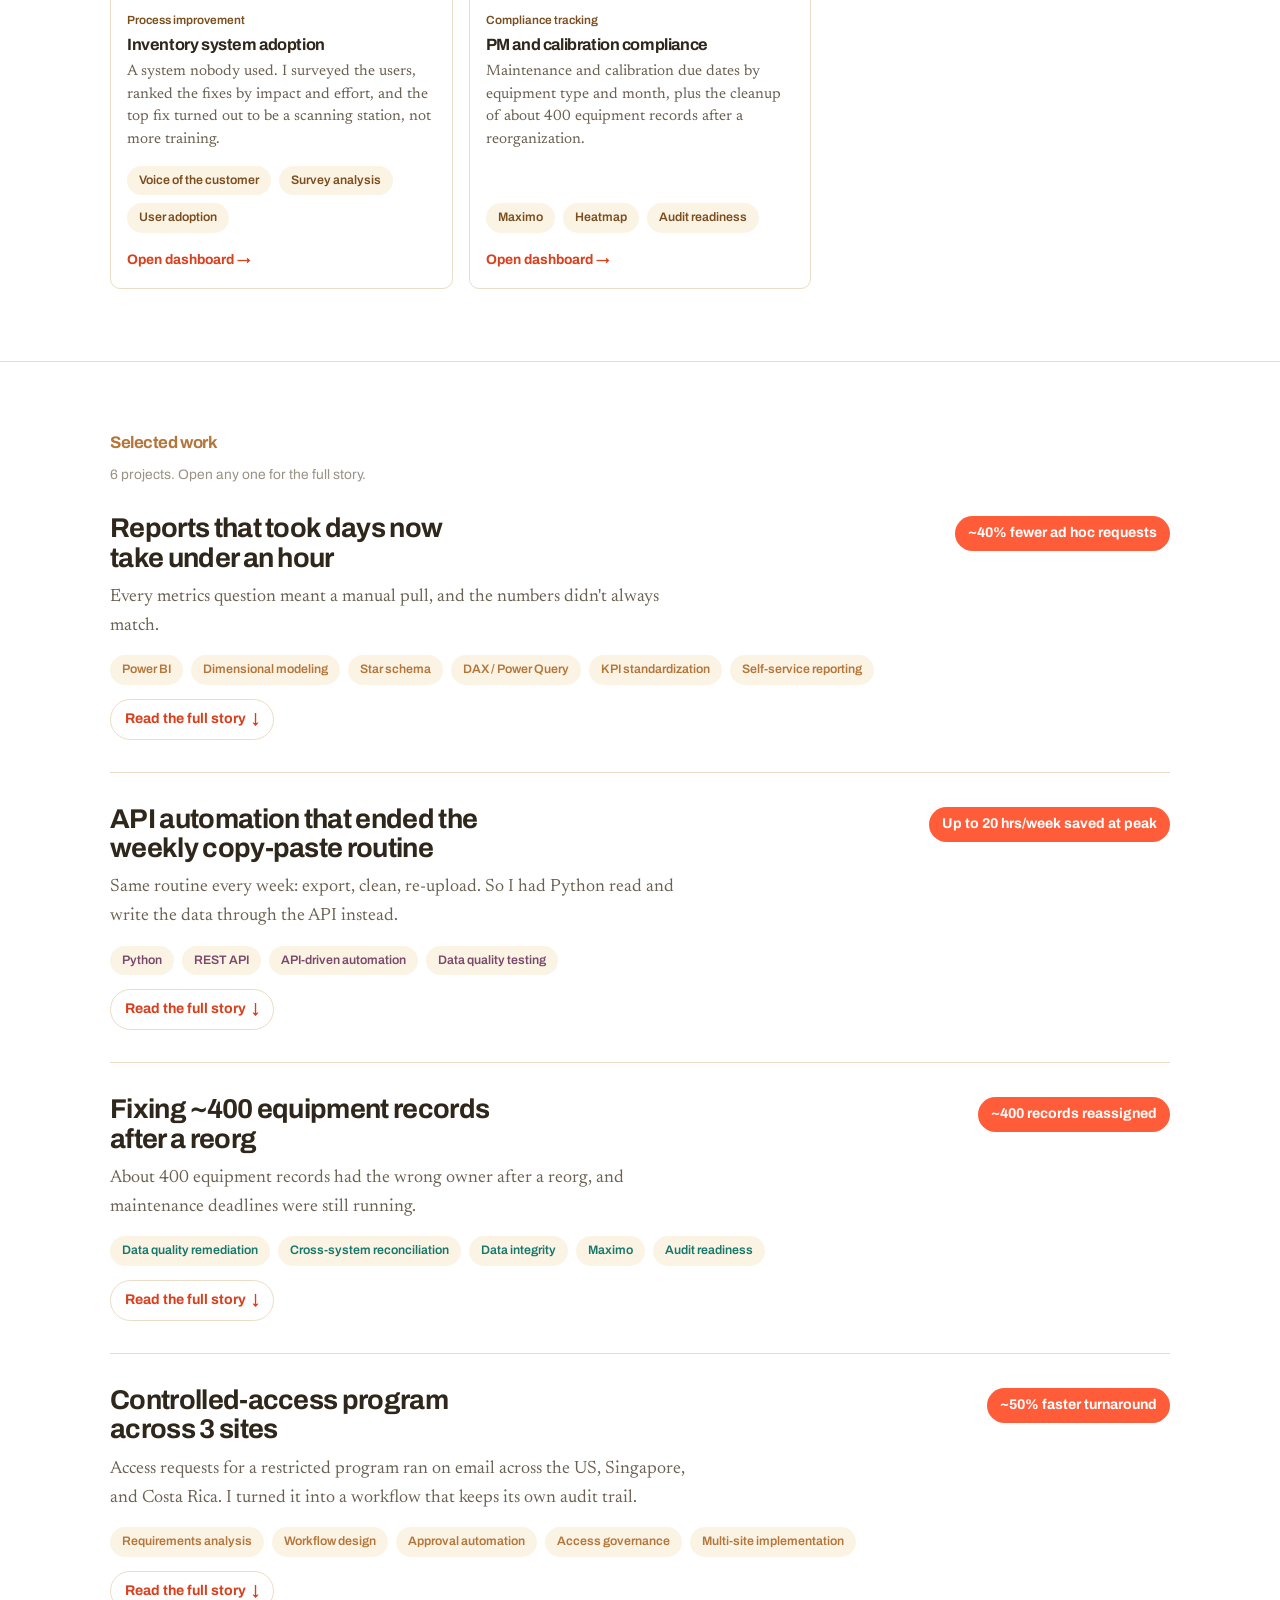
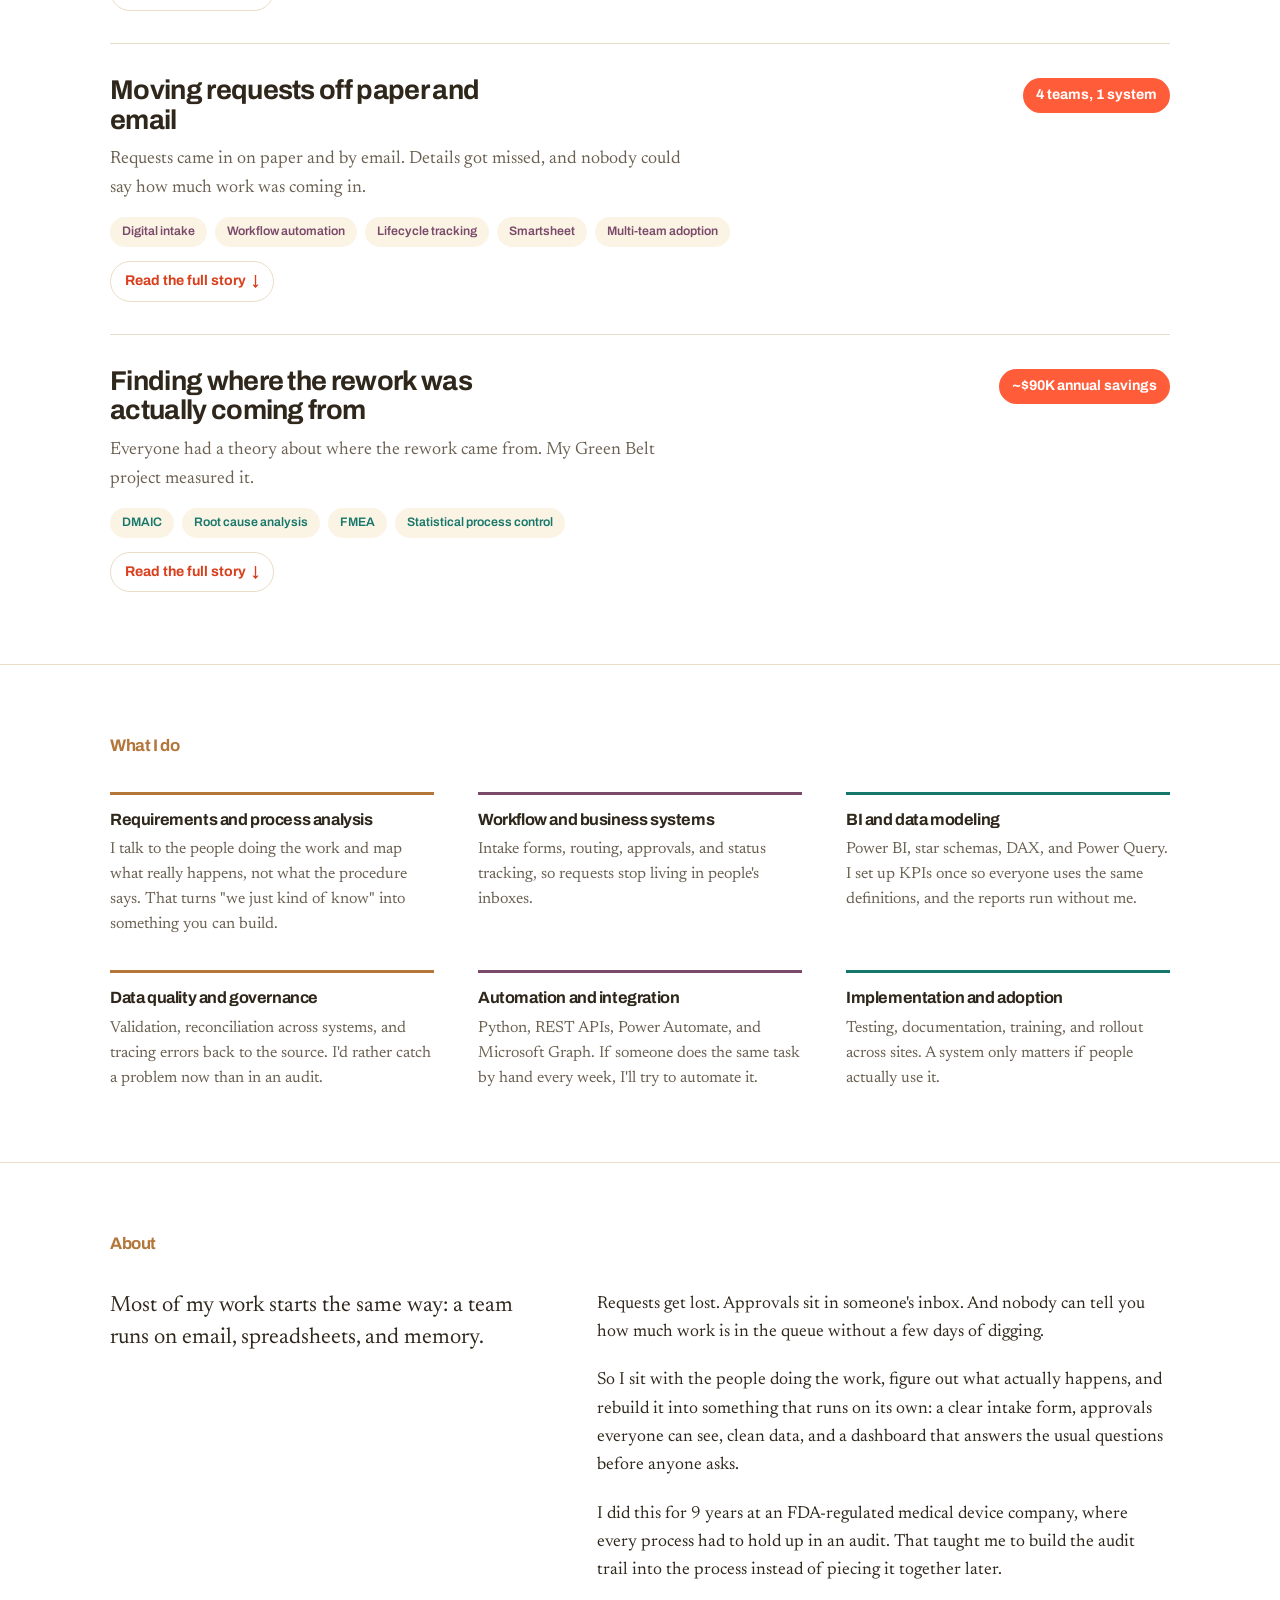
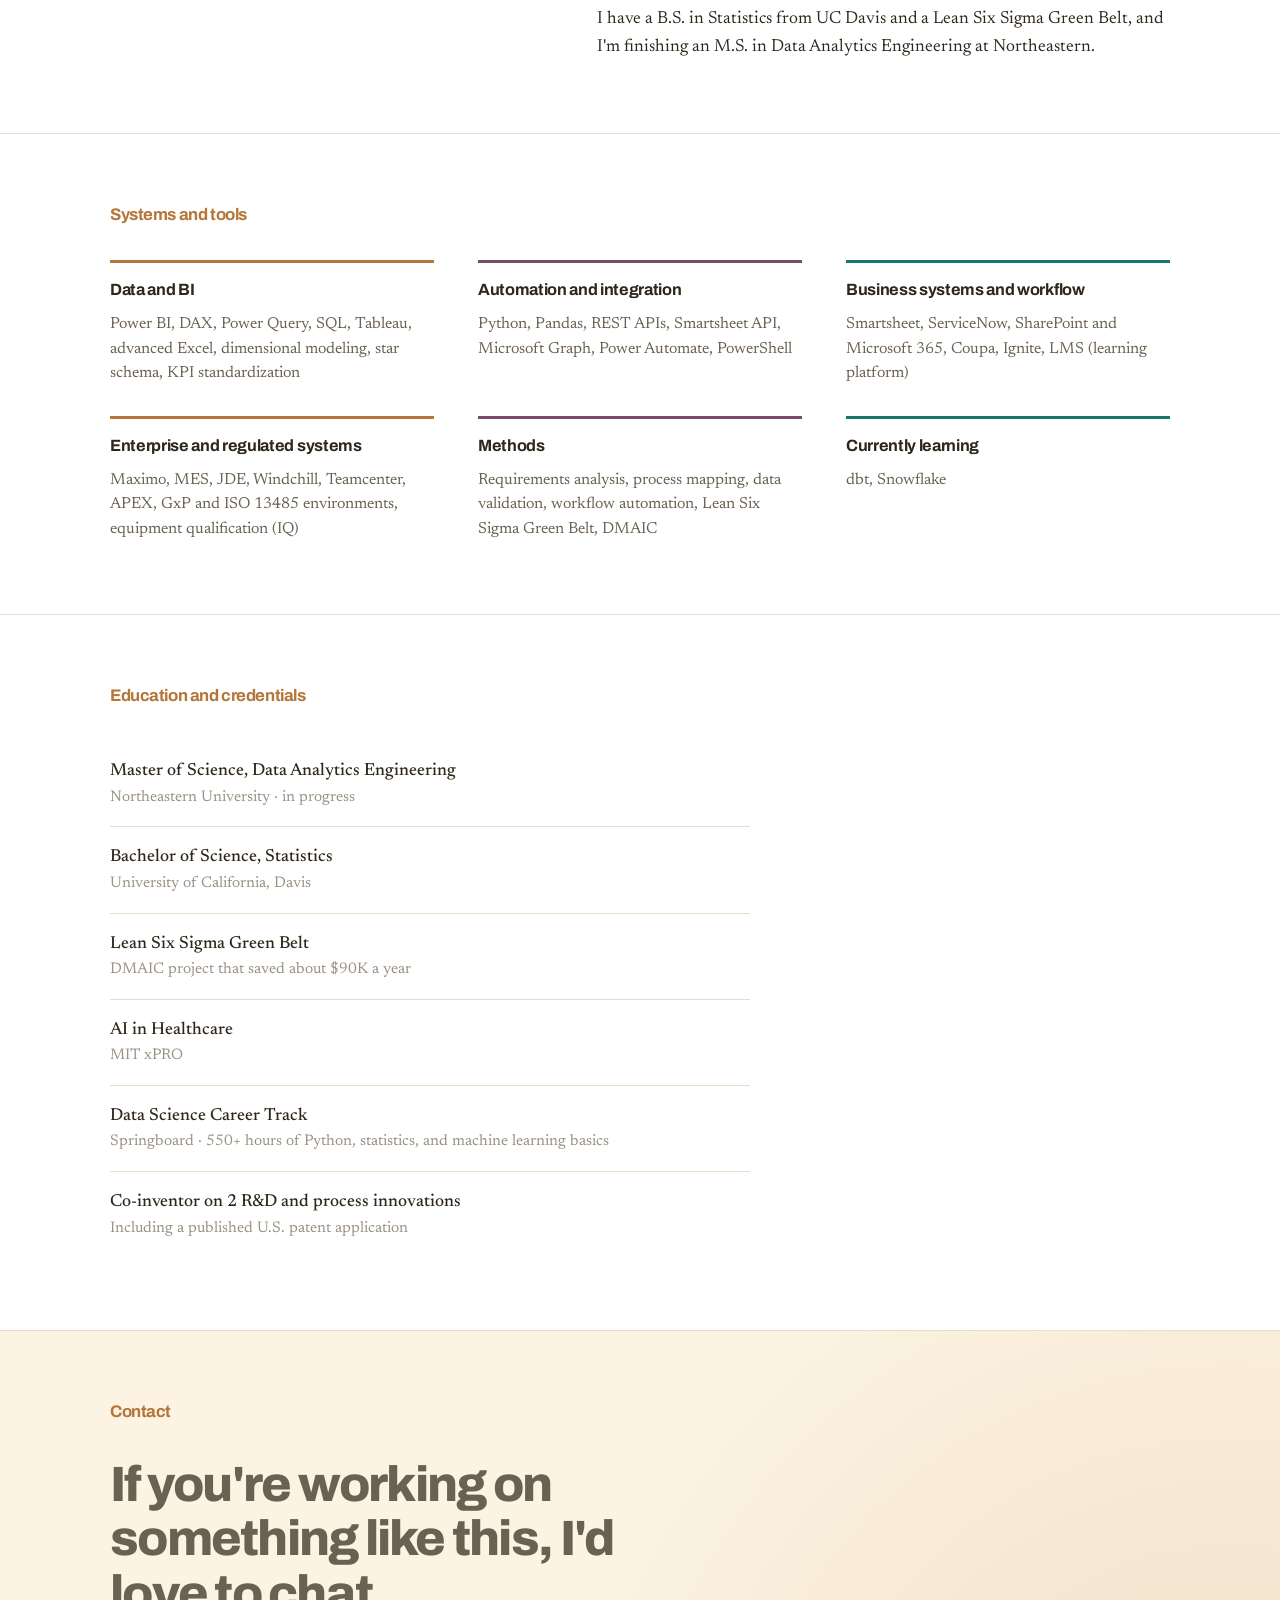
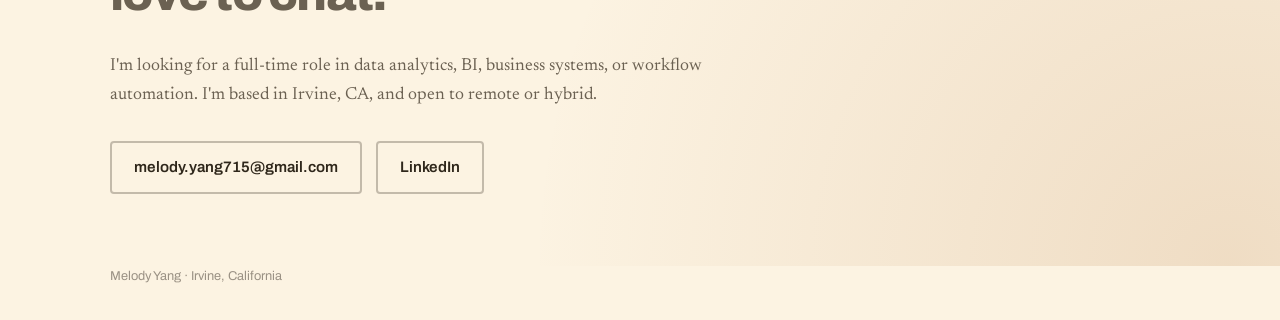
==== commit bc1bf5a4: "Portfolio site with interactive dashboards" ====
--- a/index.html
+++ b/index.html
@@ -1,680 +1,875 @@
-<!DOCTYPE html>
-<html lang="en">
-<head>
-<meta charset="utf-8">
-<meta name="viewport" content="width=device-width, initial-scale=1">
-<title>Melody Yang | Business Systems, Data &amp; Automation</title>
-<meta name="description" content="Business systems and data professional specializing in operational analytics, workflow design, and automation across FDA-regulated medical device operations.">
-<link rel="preconnect" href="https://fonts.googleapis.com">
-<link rel="preconnect" href="https://fonts.gstatic.com" crossorigin>
-<link href="https://fonts.googleapis.com/css2?family=Archivo:wght@400;500;600;700;800&family=Newsreader:opsz,wght@6..72,300;6..72,400;6..72,500&display=swap" rel="stylesheet">
-<style>
-  :root{
-    --primary:#B5763A;
-    --primary-deep:#7A4E1E;
-    --sand:#F8E7C8;
-    --sand-soft:#FCF3E2;
-    --plum:#7A4A6B;
-    --teal:#16786A;
-    --amber:#C08A2E;
-    --coral:#FF5C39;
-    --coral-deep:#D8401E;
-    --ink:#2F271B;
-    --ink-2:#6B6152;
-    --ink-3:#9A9184;
-    --paper:#FFFFFF;
-    --tint:#FBF3E4;
-    --rule:#E9DDC7;
-    --measure:64ch;
-  }
-
-  *{box-sizing:border-box;}
-  html{scroll-behavior:smooth;}
-  @media (prefers-reduced-motion:reduce){
-    html{scroll-behavior:auto;}
-    *{transition:none !important;}
-  }
-
-  body{
-    margin:0;
-    background:var(--paper);
-    color:var(--ink);
-    font-family:"Newsreader",Georgia,serif;
-    font-size:17.5px;
-    line-height:1.62;
-    -webkit-font-smoothing:antialiased;
-  }
-
-  h1,h2,h3,h4,.ui{
-    font-family:"Archivo","Helvetica Neue",Arial,sans-serif;
-    font-weight:700;
-    letter-spacing:-0.025em;
-    line-height:1.08;
-    margin:0;
-  }
-
-  a{color:inherit;}
-  :focus-visible{outline:3px solid var(--primary);outline-offset:3px;}
-
-  .wrap{max-width:1120px;margin:0 auto;padding:0 30px;}
-
-  /* ================= hero block ================= */
-  .top{
-    background:var(--sand);
-    color:var(--ink);
-    background-image:radial-gradient(circle at 92% 4%, rgba(255,255,255,.75), transparent 48%),
-                     radial-gradient(circle at 0% 100%, rgba(181,118,58,.20), transparent 54%);
-  }
-  .topbar .wrap{
-    display:flex;align-items:baseline;justify-content:space-between;gap:24px;
-    padding-top:20px;padding-bottom:20px;
-  }
-  .mark{font-family:"Archivo",sans-serif;font-weight:800;font-size:1rem;}
-  .topnav{display:flex;gap:24px;font-family:"Archivo",sans-serif;font-size:.85rem;font-weight:500;}
-  .topnav a{text-decoration:none;color:var(--ink-2);}
-  .topnav a:hover{color:var(--primary);}
-  @media (max-width:660px){.topnav{display:none;}}
-
-  .hero .wrap{
-    display:grid;
-    grid-template-columns:minmax(0,1.5fr) minmax(280px,.8fr);
-    gap:60px;align-items:start;
-    padding-top:72px;padding-bottom:88px;
-  }
-  h1{
-    font-size:clamp(2.7rem,7vw,4.9rem);
-    font-weight:800;letter-spacing:-0.04em;max-width:15ch;
-  }
-  .eyebrow{
-    margin:0 0 20px;font-family:"Archivo",sans-serif;font-size:.86rem;
-    font-weight:600;letter-spacing:.01em;color:var(--primary-deep);
-  }
-  .hero-sub{
-    margin:28px 0 0;font-size:1.25rem;line-height:1.5;
-    max-width:44ch;color:var(--ink-2);
-  }
-  .hero-actions{margin-top:36px;display:flex;flex-wrap:wrap;gap:12px;}
-  .btn{
-    font-family:"Archivo",sans-serif;font-size:.92rem;font-weight:600;
-    text-decoration:none;padding:13px 24px;border-radius:4px;
-    background:var(--coral);color:#fff;border:2px solid var(--coral);
-    transition:background .15s ease,color .15s ease,border-color .15s ease;
-  }
-  .btn:hover{background:var(--coral-deep);border-color:var(--coral-deep);}
-  .btn-quiet{background:transparent;color:var(--ink);border-color:rgba(47,39,27,.3);}
-  .btn-quiet:hover{background:#fff;color:var(--primary);border-color:#fff;}
-
-  .record{background:#fff;color:var(--ink);border-radius:6px;border:1px solid var(--rule);box-shadow:0 10px 26px rgba(122,78,30,.13);}
-  .record-head{
-    padding:14px 20px;border-bottom:1px solid var(--rule);
-    font-family:"Archivo",sans-serif;font-size:.79rem;font-weight:600;color:var(--ink-3);
-    display:flex;justify-content:space-between;gap:12px;
-  }
-  .record dl{margin:0;padding:8px 20px 20px;}
-  .record dt{font-family:"Archivo",sans-serif;font-size:.75rem;font-weight:500;color:var(--ink-3);margin-top:15px;}
-  .record dd{margin:3px 0 0;font-size:1rem;line-height:1.4;}
-  .status{display:inline-flex;align-items:center;gap:8px;font-family:"Archivo",sans-serif;font-weight:700;color:var(--teal);}
-  .dot{width:9px;height:9px;border-radius:50%;background:var(--teal);flex:none;}
-
-  @media (max-width:900px){
-    .hero .wrap{grid-template-columns:1fr;gap:40px;padding-top:52px;padding-bottom:60px;}
-  }
-
-  /* ================= sections ================= */
-  section{border-top:1px solid var(--rule);}
-  .sec-inner{padding:72px 0;}
-  h2{font-size:1.05rem;font-weight:700;color:var(--primary);margin-bottom:36px;}
-  .lede{font-size:1.38rem;line-height:1.45;max-width:44ch;margin:0 0 26px;font-weight:400;}
-  p{max-width:var(--measure);}
-  .prose p{margin:0 0 20px;}
-  .prose p:last-child{margin-bottom:0;}
-
-  /* capabilities */
-  .caps{display:grid;grid-template-columns:repeat(auto-fit,minmax(250px,1fr));gap:34px 44px;}
-  .cap{border-top:3px solid var(--primary);padding-top:16px;}
-  .cap:nth-child(3n+2){border-color:var(--plum);}
-  .cap:nth-child(3n+3){border-color:var(--teal);}
-  .cap h3{font-size:1.02rem;margin-bottom:9px;}
-  .cap p{margin:0;font-size:1rem;color:var(--ink-2);line-height:1.55;}
-
-  /* ================= work ================= */
-  .entry{padding:56px 0;border-bottom:1px solid var(--rule);--c:var(--primary);}
-  .entry:first-of-type{padding-top:0;}
-  .entry:last-of-type{border-bottom:0;padding-bottom:0;}
-  .entry.c-plum{--c:var(--plum);}
-  .entry.c-teal{--c:var(--teal);}
-
-  .entry-head{display:flex;flex-wrap:wrap;align-items:baseline;justify-content:space-between;gap:14px;margin-bottom:10px;}
-  .entry h3{font-size:1.7rem;max-width:24ch;}
-  .outcome{
-    font-family:"Archivo",sans-serif;font-size:.88rem;font-weight:700;
-    color:#fff;background:var(--coral);padding:6px 13px;border-radius:100px;white-space:nowrap;
-  }
-  .hook{font-size:1.12rem;color:var(--ink-2);margin:0 0 30px;max-width:58ch;}
-
-  .figure{
-    background:var(--tint);
-    border-radius:8px;padding:26px 26px 18px;margin:0 0 32px;
-  }
-  .figure svg{display:block;width:100%;height:auto;}
-  .figure figcaption{
-    font-family:"Archivo",sans-serif;font-size:.76rem;color:var(--ink-3);
-    margin-top:14px;
-  }
-  .svg-label{font-family:"Archivo",sans-serif;font-size:12px;font-weight:600;fill:var(--ink);}
-  .svg-small{font-family:"Archivo",sans-serif;font-size:10.5px;font-weight:500;fill:var(--ink-3);}
-  .svg-white{font-family:"Archivo",sans-serif;font-size:12px;font-weight:600;fill:#fff;}
-
-  .rows{display:grid;grid-template-columns:110px minmax(0,1fr);gap:4px 30px;}
-  .rows dt{font-family:"Archivo",sans-serif;font-size:.79rem;font-weight:600;color:var(--c);padding-top:5px;}
-  .rows dd{margin:0 0 18px;max-width:62ch;}
-  .rows dd:last-of-type{margin-bottom:0;}
-
-  .tags{margin-top:24px;display:flex;flex-wrap:wrap;gap:8px;}
-  .tag{
-    font-family:"Archivo",sans-serif;font-size:.77rem;font-weight:600;
-    color:var(--c);background:var(--tint);border-radius:100px;padding:5px 12px;
-  }
-
-  @media (max-width:700px){
-    .rows{grid-template-columns:1fr;gap:0;}
-    .rows dt{padding-top:0;margin-bottom:3px;}
-    .rows dd{margin-bottom:20px;}
-    .entry h3{font-size:1.35rem;}
-    .figure{padding:18px 16px 14px;}
-  }
-
-  /* systems + education */
-  .sys{display:grid;grid-template-columns:160px minmax(0,1fr);gap:2px 30px;}
-  .sys dt{font-family:"Archivo",sans-serif;font-size:.82rem;font-weight:600;color:var(--primary);padding-top:5px;}
-  .sys dd{margin:0 0 20px;max-width:60ch;}
-  @media (max-width:700px){.sys{grid-template-columns:1fr;}.sys dd{margin-bottom:22px;}}
-
-  .creds{list-style:none;margin:0;padding:0;max-width:var(--measure);}
-  .creds li{padding:16px 0;border-bottom:1px solid var(--rule);}
-  .creds li:last-child{border-bottom:0;}
-  .creds strong{font-weight:500;}
-  .creds span{color:var(--ink-3);display:block;font-size:.96rem;}
-
-  /* contact block */
-  .contact{
-    border-top:1px solid var(--rule);background:var(--sand-soft);color:var(--ink);
-    background-image:radial-gradient(circle at 96% 100%, rgba(181,118,58,.18), transparent 52%);
-  }
-  .contact h2{color:var(--primary);}
-  .contact-lede{
-    font-family:"Archivo",sans-serif;font-weight:800;letter-spacing:-0.035em;
-    font-size:clamp(1.9rem,4.6vw,3.1rem);line-height:1.1;max-width:18ch;margin:0 0 26px;
-  }
-  .contact p{color:var(--ink-2);margin-bottom:32px;}
-  .links{display:flex;flex-wrap:wrap;gap:14px;}
-  .links a{
-    font-family:"Archivo",sans-serif;font-size:.95rem;font-weight:600;text-decoration:none;
-    padding:12px 22px;border-radius:4px;border:2px solid rgba(47,39,27,.28);
-    transition:background .15s ease,color .15s ease,border-color .15s ease;
-  }
-  .links a:hover{background:var(--coral);color:#fff;border-color:var(--coral);}
-
-  footer{background:var(--sand-soft);color:var(--ink-3);padding:0 0 34px;
-    font-family:"Archivo",sans-serif;font-size:.8rem;}
-</style>
-</head>
-<body>
-
-<div class="top">
-  <div class="topbar">
-    <div class="wrap">
-      <div class="mark">Melody Yang</div>
-      <nav class="topnav" aria-label="Sections">
-        <a href="#about">About</a>
-        <a href="#work">Work</a>
-        <a href="#systems">Systems</a>
-        <a href="#contact">Contact</a>
-      </nav>
-    </div>
-  </div>
-
-  <header class="hero">
-    <div class="wrap">
-      <div>
-        <p class="eyebrow">Business systems · Data · Automation</p>
-        <h1>I turn messy workflows into systems people can actually run and measure.</h1>
-        <p class="hero-sub">I work across business process, data, reporting, and automation to build systems that are easier to operate, measure, and improve — with nine years in FDA-regulated medical device operations.</p>
-        <div class="hero-actions">
-          <a class="btn" href="#work">See how I work</a>
-          <a class="btn btn-quiet" href="#contact">Get in touch</a>
-        </div>
-      </div>
-
-      <div class="record">
-        <div class="record-head"><span>Current status</span><span>Irvine, CA</span></div>
-        <dl>
-          <dt>Availability</dt>
-          <dd><span class="status"><span class="dot"></span>Open to full-time roles</span></dd>
-          <dt>Focus</dt>
-          <dd>Operational analytics, business systems, workflow automation</dd>
-          <dt>Working in</dt>
-          <dd>Power BI · Smartsheet · Maximo · Python · Microsoft 365</dd>
-          <dt>Studying</dt>
-          <dd>Master of Science, Data Analytics Engineering — Northeastern University</dd>
-        </dl>
-      </div>
-    </div>
-  </header>
-</div>
-
-<section id="about">
-  <div class="wrap sec-inner prose">
-    <h2>About</h2>
-    <p class="lede">Most of my work starts the same way: a team has a process that runs on email, spreadsheets, and memory.</p>
-    <p>Requests get lost. Approvals happen in someone's inbox. Nobody can answer the question "how much work do we actually have right now?" — at least not without three days of digging.</p>
-    <p>What I do is sit with the people doing the work, map what actually happens rather than what the procedure says it does, and rebuild it as a real system. Structured intake. Routing and approval that's visible. Clean data underneath. A dashboard that answers the recurring question before anyone has to ask it.</p>
-    <p>I did that for nine years at Edwards Lifesciences in Class III medical device operations, where a workflow also has to hold up to an ISO 13485 audit — which changes how you design it. The trail has to be a by-product of the process, not something you assemble afterward.</p>
-    <p>I'm completing a Master of Science in Data Analytics Engineering at Northeastern University. My undergraduate degree is a Bachelor of Science in Statistics from the University of California, Davis, and I hold a Lean Six Sigma Green Belt.</p>
-  </div>
-</section>
-
-<section id="capabilities">
-  <div class="wrap sec-inner">
-    <h2>What I do</h2>
-    <div class="caps">
-      <div class="cap"><h3>Requirements and process analysis</h3><p>Requirements elicitation, process discovery, current-state mapping, and gap analysis — turning "we just kind of know" into something you can build against.</p></div>
-      <div class="cap"><h3>Workflow and business systems</h3><p>Digital intake, conditional routing, approval workflows, and lifecycle tracking — the design work that keeps people out of each other's inboxes.</p></div>
-      <div class="cap"><h3>BI and data modeling</h3><p>Power BI development, dimensional and star-schema modeling, DAX and Power Query transformation, KPI standardization, and self-service reporting that doesn't need a human to run it.</p></div>
-      <div class="cap"><h3>Data quality and governance</h3><p>Data validation, cross-system reconciliation, root-cause investigation, and data integrity — catching problems before they become audit findings.</p></div>
-      <div class="cap"><h3>Automation and integration</h3><p>Python, REST APIs, Power Automate, and Microsoft Graph — API-driven and low-code automation for the tasks that shouldn't be done by hand twice.</p></div>
-      <div class="cap"><h3>Implementation and adoption</h3><p>Solution testing and validation, documentation, user training, and multi-site rollout — the follow-through that decides whether a system gets used or quietly abandoned.</p></div>
-    </div>
-  </div>
-</section>
-
-<section id="work">
-  <div class="wrap sec-inner">
-    <h2>Selected work</h2>
-
-    <!-- 1 -->
-    <article class="entry">
-      <div class="entry-head">
-        <h3>Reporting rebuild: from a five-day wait to same day</h3>
-        <div class="outcome">~40% fewer ad hoc requests</div>
-      </div>
-      <p class="hook">Every metrics question turned into a manual pull, and the numbers didn't always agree with each other.</p>
-
-      <figure class="figure">
-        <svg viewBox="0 0 680 240" role="img" aria-label="Illustrative dashboard layout with three KPI tiles, a bar chart of monthly demand, and a turnaround trend line.">
-          <rect x="6" y="10" width="214" height="62" rx="6" fill="#fff" stroke="var(--rule)" stroke-width="2"/>
-          <text class="svg-small" x="24" y="34">Open requests</text>
-          <text x="24" y="60" font-family="Archivo,sans-serif" font-size="22" font-weight="800" fill="var(--c)">38</text>
-          <rect x="233" y="10" width="214" height="62" rx="6" fill="#fff" stroke="var(--rule)" stroke-width="2"/>
-          <text class="svg-small" x="251" y="34">Median turnaround</text>
-          <text x="251" y="60" font-family="Archivo,sans-serif" font-size="22" font-weight="800" fill="var(--teal)">0.8 d</text>
-          <rect x="460" y="10" width="214" height="62" rx="6" fill="#fff" stroke="var(--rule)" stroke-width="2"/>
-          <text class="svg-small" x="478" y="34">On-time delivery</text>
-          <text x="478" y="60" font-family="Archivo,sans-serif" font-size="22" font-weight="800" fill="var(--amber)">96%</text>
-
-          <rect x="6" y="86" width="330" height="146" rx="6" fill="#fff" stroke="var(--rule)" stroke-width="2"/>
-          <text class="svg-small" x="24" y="110">Demand by month</text>
-          <g fill="var(--c)">
-            <rect x="26" y="176" width="26" height="38" rx="2"/><rect x="66" y="160" width="26" height="54" rx="2"/>
-            <rect x="106" y="146" width="26" height="68" rx="2"/><rect x="146" y="164" width="26" height="50" rx="2"/>
-            <rect x="186" y="132" width="26" height="82" rx="2"/><rect x="226" y="122" width="26" height="92" rx="2"/>
-            <rect x="266" y="140" width="26" height="74" rx="2"/>
-          </g>
-          <line x1="20" y1="214" x2="320" y2="214" stroke="var(--rule)" stroke-width="1.5"/>
-
-          <rect x="348" y="86" width="326" height="146" rx="6" fill="#fff" stroke="var(--rule)" stroke-width="2"/>
-          <text class="svg-small" x="366" y="110">Turnaround trend</text>
-          <line x1="366" y1="214" x2="656" y2="214" stroke="var(--rule)" stroke-width="1.5"/>
-          <polyline points="374,130 420,138 466,152 512,178 558,196 604,204 648,206" fill="none" stroke="var(--teal)" stroke-width="3" stroke-linecap="round" stroke-linejoin="round"/>
-          <g fill="var(--teal)">
-            <circle cx="374" cy="130" r="4"/><circle cx="466" cy="152" r="4"/><circle cx="558" cy="196" r="4"/><circle cx="648" cy="206" r="4"/>
-          </g>
-        </svg>
-        <figcaption>Illustrative dashboard layout — sample figures, not client data</figcaption>
-      </figure>
-
-      <dl class="rows">
-        <dt>Problem</dt>
-        <dd>There was no governed reporting layer. Answering a leadership question took 2–5 business days of manual work, and because the logic was rebuilt per report, two people could pull the same metric and get different numbers.</dd>
-        <dt>Approach</dt>
-        <dd>I designed an ETL and auto-refresh process over 6K+ historical records. I rebuilt the reporting model around consistent request, project, type, and site dimensions, so KPI definitions were standardized instead of recreated in each report.</dd>
-        <dt>Outcome</dt>
-        <dd>Reporting turnaround went from 2–5 days to under one day, and recurring ad hoc requests fell roughly 40% because the answers were already on screen.</dd>
-      </dl>
-      <div class="tags"><span class="tag">Power BI</span><span class="tag">Dimensional modeling</span><span class="tag">Star schema</span><span class="tag">DAX / Power Query</span><span class="tag">KPI standardization</span><span class="tag">Self-service reporting</span></div>
-    </article>
-    <article class="entry c-plum">
-      <div class="entry-head">
-        <h3>API automation that ended the weekly export-and-paste cycle</h3>
-        <div class="outcome">Up to 20 hrs/week saved at peak</div>
-      </div>
-      <p class="hook">The same export, clean, and re-upload routine every week — until it read and wrote directly through the API instead.</p>
-
-      <figure class="figure">
-        <svg viewBox="0 0 680 200" role="img" aria-label="Diagram comparing a five-step manual export process with a single direct API connection including validation.">
-          <defs><marker id="a3" markerWidth="8" markerHeight="8" refX="6" refY="4" orient="auto"><path d="M0,0 L8,4 L0,8 z" fill="var(--c)"/></marker>
-                 <marker id="a3g" markerWidth="8" markerHeight="8" refX="6" refY="4" orient="auto"><path d="M0,0 L8,4 L0,8 z" fill="#BBAF98"/></marker></defs>
-          <text class="svg-small" x="6" y="20">Before — manual, every week</text>
-          <g opacity=".62">
-            <rect x="6" y="32" width="112" height="40" rx="5" fill="#fff" stroke="#DBD0BC" stroke-width="1.5"/>
-            <text class="svg-small" x="62" y="56" text-anchor="middle">Export</text>
-            <line x1="122" y1="52" x2="140" y2="52" stroke="#BBAF98" stroke-width="2" marker-end="url(#a3g)"/>
-            <rect x="146" y="32" width="112" height="40" rx="5" fill="#fff" stroke="#DBD0BC" stroke-width="1.5"/>
-            <text class="svg-small" x="202" y="56" text-anchor="middle">Open in Excel</text>
-            <line x1="262" y1="52" x2="280" y2="52" stroke="#BBAF98" stroke-width="2" marker-end="url(#a3g)"/>
-            <rect x="286" y="32" width="112" height="40" rx="5" fill="#fff" stroke="#DBD0BC" stroke-width="1.5"/>
-            <text class="svg-small" x="342" y="56" text-anchor="middle">Clean by hand</text>
-            <line x1="402" y1="52" x2="420" y2="52" stroke="#BBAF98" stroke-width="2" marker-end="url(#a3g)"/>
-            <rect x="426" y="32" width="112" height="40" rx="5" fill="#fff" stroke="#DBD0BC" stroke-width="1.5"/>
-            <text class="svg-small" x="482" y="56" text-anchor="middle">Re-upload</text>
-            <line x1="542" y1="52" x2="560" y2="52" stroke="#BBAF98" stroke-width="2" marker-end="url(#a3g)"/>
-            <rect x="566" y="32" width="108" height="40" rx="5" fill="#fff" stroke="#DBD0BC" stroke-width="1.5"/>
-            <text class="svg-small" x="620" y="56" text-anchor="middle">Report</text>
-          </g>
-
-          <text class="svg-small" x="6" y="120">After — direct connection</text>
-          <rect x="6" y="132" width="150" height="52" rx="6" fill="var(--c)"/>
-          <text class="svg-white" x="81" y="163" text-anchor="middle">Source system</text>
-          <line x1="160" y1="158" x2="252" y2="158" stroke="var(--c)" stroke-width="2.5" marker-end="url(#a3)"/>
-          <text class="svg-small" x="206" y="150" text-anchor="middle">API read / write</text>
-          <rect x="260" y="132" width="176" height="52" rx="6" fill="#fff" stroke="var(--c)" stroke-width="2.5"/>
-          <text class="svg-label" x="348" y="155" text-anchor="middle">Validation rules</text>
-          <text class="svg-small" x="348" y="171" text-anchor="middle">bad entries flagged, not passed</text>
-          <line x1="440" y1="158" x2="518" y2="158" stroke="var(--c)" stroke-width="2.5" marker-end="url(#a3)"/>
-          <rect x="526" y="132" width="148" height="52" rx="6" fill="var(--ink)"/>
-          <text class="svg-white" x="600" y="163" text-anchor="middle">Report</text>
-        </svg>
-        <figcaption>Schematic — before and after the automation</figcaption>
-      </figure>
-
-      <dl class="rows">
-        <dt>Problem</dt>
-        <dd>Reporting depended on manually exporting operational data, cleaning it in Excel, and re-uploading it. During peak demand that consumed most of a workday, every week.</dd>
-        <dt>Approach</dt>
-        <dd>I wrote Python automation that read and updated the data directly through the Smartsheet API, removing the export step entirely. The part that made it stick was the validation layer — rules that flag inconsistent entries rather than passing them through silently, which is what got people to stop double-checking by hand.</dd>
-        <dt>Outcome</dt>
-        <dd>Saved up to 20 hours per week during peak demand periods, and the built-in checks caught data errors that used to surface downstream.</dd>
-      </dl>
-      <div class="tags"><span class="tag">Python</span><span class="tag">REST API</span><span class="tag">API-driven automation</span><span class="tag">Data quality testing</span></div>
-    </article>
-    <article class="entry c-teal">
-      <div class="entry-head">
-        <h3>Asset data governance during an organizational transition</h3>
-        <div class="outcome">~400 records corrected before audit</div>
-      </div>
-      <p class="hook">Roughly 400 equipment records carrying the wrong owner, with a compliance clock running.</p>
-
-      <figure class="figure">
-        <svg viewBox="0 0 680 210" role="img" aria-label="Diagram: asset records with missing or incorrect owner and organization values putting maintenance at risk, reconciled to correct ownership and schedule.">
-          <defs><marker id="a5" markerWidth="8" markerHeight="8" refX="6" refY="4" orient="auto"><path d="M0,0 L8,4 L0,8 z" fill="var(--c)"/></marker></defs>
-
-          <text class="svg-small" x="6" y="18">After reorganization</text>
-          <rect x="6" y="26" width="302" height="166" rx="6" fill="#fff" stroke="var(--rule)" stroke-width="2"/>
-          <text class="svg-small" x="22" y="48">Asset</text>
-          <text class="svg-small" x="104" y="48">Owner</text>
-          <text class="svg-small" x="216" y="48">PM</text>
-          <line x1="22" y1="56" x2="292" y2="56" stroke="var(--rule)" stroke-width="1.5"/>
-
-          <text class="svg-small" x="22" y="79" fill="var(--ink)">EQ-1042</text>
-          <text class="svg-small" x="104" y="79" fill="var(--ink)">Operations</text>
-          <text class="svg-small" x="216" y="79" fill="var(--teal)">On schedule</text>
-
-          <rect x="98" y="88" width="104" height="22" rx="3" fill="var(--c)" opacity=".16"/>
-          <text class="svg-small" x="22" y="103" fill="var(--ink)">EQ-1088</text>
-          <text class="svg-small" x="104" y="103" fill="var(--c)" font-weight="700">Unassigned</text>
-          <text class="svg-small" x="216" y="103" fill="var(--c)" font-weight="700">At risk</text>
-
-          <rect x="98" y="116" width="104" height="22" rx="3" fill="var(--c)" opacity=".16"/>
-          <text class="svg-small" x="22" y="131" fill="var(--ink)">EQ-1130</text>
-          <text class="svg-small" x="104" y="131" fill="var(--c)" font-weight="700">Wrong org</text>
-          <text class="svg-small" x="216" y="131" fill="var(--c)" font-weight="700">At risk</text>
-
-          <text class="svg-small" x="22" y="159" fill="var(--ink)">EQ-1174</text>
-          <text class="svg-small" x="104" y="159" fill="var(--ink)">Operations</text>
-          <text class="svg-small" x="216" y="159" fill="var(--teal)">On schedule</text>
-
-          <text class="svg-small" x="22" y="182" fill="var(--ink-3)">…approximately 400 records</text>
-
-          <line x1="316" y1="108" x2="360" y2="108" stroke="var(--c)" stroke-width="2.5" marker-end="url(#a5)"/>
-          <text class="svg-small" x="338" y="98" text-anchor="middle">trace to</text>
-          <text class="svg-small" x="338" y="128" text-anchor="middle">source</text>
-
-          <text class="svg-small" x="368" y="18">Reconciled before audit</text>
-          <rect x="368" y="26" width="306" height="166" rx="6" fill="#fff" stroke="var(--rule)" stroke-width="2"/>
-          <text class="svg-small" x="384" y="48">Asset</text>
-          <text class="svg-small" x="466" y="48">Owner</text>
-          <text class="svg-small" x="578" y="48">PM</text>
-          <line x1="384" y1="56" x2="658" y2="56" stroke="var(--rule)" stroke-width="1.5"/>
-
-          <text class="svg-small" x="384" y="79" fill="var(--ink)">EQ-1042</text>
-          <text class="svg-small" x="466" y="79" fill="var(--ink)">Operations</text>
-          <text class="svg-small" x="578" y="79" fill="var(--teal)">On schedule</text>
-
-          <rect x="460" y="88" width="104" height="22" rx="3" fill="var(--teal)" opacity=".14"/>
-          <text class="svg-small" x="384" y="103" fill="var(--ink)">EQ-1088</text>
-          <text class="svg-small" x="466" y="103" fill="var(--ink)">Operations</text>
-          <text class="svg-small" x="578" y="103" fill="var(--teal)">On schedule</text>
-
-          <rect x="460" y="116" width="104" height="22" rx="3" fill="var(--teal)" opacity=".14"/>
-          <text class="svg-small" x="384" y="131" fill="var(--ink)">EQ-1130</text>
-          <text class="svg-small" x="466" y="131" fill="var(--ink)">Operations</text>
-          <text class="svg-small" x="578" y="131" fill="var(--teal)">On schedule</text>
-
-          <text class="svg-small" x="384" y="159" fill="var(--ink)">EQ-1174</text>
-          <text class="svg-small" x="466" y="159" fill="var(--ink)">Operations</text>
-          <text class="svg-small" x="578" y="159" fill="var(--teal)">On schedule</text>
-
-          <text class="svg-small" x="384" y="182" fill="var(--ink-3)">ownership and schedule restored</text>
-        </svg>
-        <figcaption>Schematic — asset records with illustrative identifiers, not client data</figcaption>
-      </figure>
-
-      <dl class="rows">
-        <dt>Problem</dt>
-        <dd>Organizational changes left a large set of asset records in Maximo with incorrect ownership and org assignments. Left alone, that becomes missed preventive maintenance and calibration — which becomes an audit finding.</dd>
-        <dt>Approach</dt>
-        <dd>I reconciled the records against source data, coordinated the corrections with the site administrator, and traced discrepancies across Maximo, MES, and JDE back to where they originated rather than patching the symptom.</dd>
-        <dt>Outcome</dt>
-        <dd>Ownership and accountability were restored ahead of the audit, and the compliance exposure was closed out.</dd>
-      </dl>
-      <div class="tags"><span class="tag">Data quality remediation</span><span class="tag">Cross-system reconciliation</span><span class="tag">Data integrity</span><span class="tag">Maximo</span><span class="tag">Audit readiness</span></div>
-    </article>
-    <article class="entry">
-      <div class="entry-head">
-        <h3>Controlled-access program, rebuilt across three countries</h3>
-        <div class="outcome">~50% faster turnaround</div>
-      </div>
-      <p class="hook">An access request process that ran on email across US, Singapore, and Costa Rica — redesigned as a governed workflow that produces its own audit evidence.</p>
-
-      <figure class="figure">
-        <svg viewBox="0 0 680 236" role="img" aria-label="Diagram: a request passes an eligibility check, routes to one of three site approval lanes, then is approved and logged.">
-          <defs><marker id="a1" markerWidth="8" markerHeight="8" refX="6" refY="4" orient="auto"><path d="M0,0 L8,4 L0,8 z" fill="var(--c)"/></marker></defs>
-          <rect x="6" y="92" width="122" height="52" rx="6" fill="var(--c)"/>
-          <text class="svg-white" x="67" y="114" text-anchor="middle">Request</text>
-          <text class="svg-white" x="67" y="130" text-anchor="middle" opacity=".8">submitted</text>
-          <line x1="132" y1="118" x2="164" y2="118" stroke="var(--c)" stroke-width="2" marker-end="url(#a1)"/>
-          <rect x="172" y="88" width="138" height="60" rx="6" fill="#fff" stroke="var(--c)" stroke-width="2"/>
-          <text class="svg-label" x="241" y="112" text-anchor="middle">Eligibility check</text>
-          <text class="svg-small" x="241" y="128" text-anchor="middle">caught at intake</text>
-          <line x1="314" y1="118" x2="344" y2="62" stroke="var(--c)" stroke-width="2" marker-end="url(#a1)"/>
-          <line x1="314" y1="118" x2="344" y2="118" stroke="var(--c)" stroke-width="2" marker-end="url(#a1)"/>
-          <line x1="314" y1="118" x2="344" y2="174" stroke="var(--c)" stroke-width="2" marker-end="url(#a1)"/>
-          <rect x="352" y="34" width="132" height="44" rx="6" fill="#fff" stroke="var(--rule)" stroke-width="2"/>
-          <text class="svg-label" x="418" y="61" text-anchor="middle">US approvers</text>
-          <rect x="352" y="96" width="132" height="44" rx="6" fill="#fff" stroke="var(--rule)" stroke-width="2"/>
-          <text class="svg-label" x="418" y="123" text-anchor="middle">Singapore</text>
-          <rect x="352" y="158" width="132" height="44" rx="6" fill="#fff" stroke="var(--rule)" stroke-width="2"/>
-          <text class="svg-label" x="418" y="185" text-anchor="middle">Costa Rica</text>
-          <line x1="488" y1="56" x2="518" y2="112" stroke="var(--c)" stroke-width="2" marker-end="url(#a1)"/>
-          <line x1="488" y1="118" x2="518" y2="118" stroke="var(--c)" stroke-width="2" marker-end="url(#a1)"/>
-          <line x1="488" y1="180" x2="518" y2="124" stroke="var(--c)" stroke-width="2" marker-end="url(#a1)"/>
-          <rect x="526" y="88" width="148" height="60" rx="6" fill="var(--ink)"/>
-          <text class="svg-white" x="600" y="112" text-anchor="middle">Approved</text>
-          <text class="svg-white" x="600" y="129" text-anchor="middle" opacity=".72">and logged to record</text>
-        </svg>
-        <figcaption>Schematic — request routing and approval path</figcaption>
-      </figure>
-
-      <dl class="rows">
-        <dt>Problem</dt>
-        <dd>Requests for a restricted program moved by email across three sites. There was no standard intake, no visible approval status, and when the audit came, no clean record of who approved what or why.</dd>
-        <dt>Approach</dt>
-        <dd>I sat with the approvers at each site and mapped what actually happened — each site had a different unwritten path and none of it was documented. Then I redesigned the intake with eligibility questions up front, built routing by site and project type, wrote the process map and training, and rolled it out across all three regions.</dd>
-        <dt>Outcome</dt>
-        <dd>Turnaround dropped roughly 50%. The bigger change was that access reviews became a report I could run instead of a two-week reconstruction project.</dd>
-      </dl>
-      <div class="tags"><span class="tag">Requirements analysis</span><span class="tag">Workflow design</span><span class="tag">Approval automation</span><span class="tag">Access governance</span><span class="tag">Multi-site implementation</span></div>
-    </article>
-    <article class="entry c-plum">
-      <div class="entry-head">
-        <h3>Digital intake replacing paper and email requests</h3>
-        <div class="outcome">Four functions, one system</div>
-      </div>
-      <p class="hook">High-volume operational requests arrived by paper work order and email. Requirements got missed, and nobody could report on demand.</p>
-
-      <figure class="figure">
-        <svg viewBox="0 0 680 244" role="img" aria-label="Diagram: a structured intake form feeds a live status list with tracked request states.">
-          <defs><marker id="a2" markerWidth="8" markerHeight="8" refX="6" refY="4" orient="auto"><path d="M0,0 L8,4 L0,8 z" fill="var(--c)"/></marker></defs>
-          <rect x="6" y="14" width="256" height="216" rx="8" fill="#fff" stroke="var(--rule)" stroke-width="2"/>
-          <text class="svg-label" x="26" y="44">Structured intake form</text>
-          <rect x="26" y="60" width="216" height="26" rx="4" fill="var(--tint)"/>
-          <text class="svg-small" x="38" y="77">Request type</text>
-          <rect x="26" y="94" width="216" height="26" rx="4" fill="var(--tint)"/>
-          <text class="svg-small" x="38" y="111">Quantity and specification</text>
-          <rect x="26" y="128" width="216" height="26" rx="4" fill="var(--tint)"/>
-          <text class="svg-small" x="38" y="145">Needed by</text>
-          <rect x="26" y="162" width="216" height="26" rx="4" fill="var(--tint)"/>
-          <text class="svg-small" x="38" y="179">Project and cost center</text>
-          <rect x="26" y="196" width="86" height="24" rx="4" fill="var(--c)"/>
-          <text class="svg-white" x="69" y="212" text-anchor="middle">Submit</text>
-
-          <line x1="272" y1="122" x2="316" y2="122" stroke="var(--c)" stroke-width="2" marker-end="url(#a2)"/>
-          <text class="svg-small" x="294" y="112" text-anchor="middle">auto</text>
-
-          <rect x="326" y="14" width="348" height="216" rx="8" fill="#fff" stroke="var(--rule)" stroke-width="2"/>
-          <text class="svg-label" x="346" y="44">Live request tracker</text>
-          <line x1="346" y1="56" x2="654" y2="56" stroke="var(--rule)" stroke-width="1.5"/>
-          <text class="svg-small" x="346" y="80">RQ-1042</text><text class="svg-small" x="426" y="80">Tissue processing</text>
-          <rect x="576" y="66" width="78" height="20" rx="10" fill="var(--teal)"/><text class="svg-white" x="615" y="80" text-anchor="middle" font-size="10">Complete</text>
-          <text class="svg-small" x="346" y="112">RQ-1043</text><text class="svg-small" x="426" y="112">Mechanical testing</text>
-          <rect x="576" y="98" width="78" height="20" rx="10" fill="var(--amber)"/><text class="svg-white" x="615" y="112" text-anchor="middle" font-size="10">In progress</text>
-          <text class="svg-small" x="346" y="144">RQ-1044</text><text class="svg-small" x="426" y="144">Histology</text>
-          <rect x="576" y="130" width="78" height="20" rx="10" fill="var(--amber)"/><text class="svg-white" x="615" y="144" text-anchor="middle" font-size="10">In progress</text>
-          <text class="svg-small" x="346" y="176">RQ-1045</text><text class="svg-small" x="426" y="176">Lab testing</text>
-          <rect x="576" y="162" width="78" height="20" rx="10" fill="var(--c)"/><text class="svg-white" x="615" y="176" text-anchor="middle" font-size="10">Queued</text>
-          <text class="svg-small" x="346" y="208">RQ-1046</text><text class="svg-small" x="426" y="208">Tissue processing</text>
-          <rect x="576" y="194" width="78" height="20" rx="10" fill="var(--c)"/><text class="svg-white" x="615" y="208" text-anchor="middle" font-size="10">Queued</text>
-        </svg>
-        <figcaption>Schematic — structured intake feeding a live status view</figcaption>
-      </figure>
-
-      <dl class="rows">
-        <dt>Problem</dt>
-        <dd>Intake was unstructured, so requests routinely arrived incomplete. Status was invisible to the requester, which meant a steady stream of "where is my order?" interruptions — and there was no usable data to report workload from.</dd>
-        <dt>Approach</dt>
-        <dd>I built Smartsheet intake forms that captured every requirement at submission, set up automated confirmations and team notifications, added barcode and QR scanning to cut manual entry error, and built the dashboards and monthly management reporting on top of the same data.</dd>
-        <dt>Outcome</dt>
-        <dd>400+ requests and 22K+ samples a year in tissue processing alone. The same intake pattern was then extended to lab testing, mechanical testing, and histology — four functions, each run by a different team, working from one system and one set of definitions. Status chasing largely stopped.</dd>
-      </dl>
-      <div class="tags"><span class="tag">Digital intake</span><span class="tag">Workflow automation</span><span class="tag">Lifecycle tracking</span><span class="tag">Smartsheet</span><span class="tag">Multi-team adoption</span></div>
-    </article>
-    <article class="entry c-teal">
-      <div class="entry-head">
-        <h3>Finding where the rework was actually coming from</h3>
-        <div class="outcome">~$90K annual savings</div>
-      </div>
-      <p class="hook">Everyone had a theory about the source of rework. A full DMAIC project measured it instead.</p>
-
-      <figure class="figure">
-        <svg viewBox="0 0 680 224" role="img" aria-label="Pareto chart showing descending cause bars with a cumulative percentage line crossing eighty percent after the first two causes.">
-          <line x1="46" y1="182" x2="600" y2="182" stroke="var(--rule)" stroke-width="1.5"/>
-          <line x1="46" y1="26" x2="46" y2="182" stroke="var(--rule)" stroke-width="1.5"/>
-          <line x1="46" y1="64" x2="600" y2="64" stroke="var(--amber)" stroke-width="1.5" stroke-dasharray="5 5"/>
-          <text class="svg-small" x="606" y="68" fill="var(--amber)">80%</text>
-          <g fill="var(--c)">
-            <rect x="66" y="52" width="62" height="130" rx="3"/>
-            <rect x="156" y="96" width="62" height="86" rx="3"/>
-            <rect x="246" y="130" width="62" height="52" rx="3"/>
-            <rect x="336" y="148" width="62" height="34" rx="3"/>
-            <rect x="426" y="160" width="62" height="22" rx="3"/>
-            <rect x="516" y="170" width="62" height="12" rx="3"/>
-          </g>
-          <polyline points="97,88 187,62 277,48 367,38 457,32 547,28" fill="none" stroke="var(--ink)" stroke-width="2.5" stroke-linecap="round" stroke-linejoin="round"/>
-          <g fill="var(--ink)">
-            <circle cx="97" cy="88" r="4"/><circle cx="187" cy="62" r="4"/><circle cx="277" cy="48" r="4"/><circle cx="367" cy="38" r="4"/><circle cx="457" cy="32" r="4"/><circle cx="547" cy="28" r="4"/>
-          </g>
-          <text class="svg-small" x="97" y="200" text-anchor="middle">Cause A</text>
-          <text class="svg-small" x="187" y="200" text-anchor="middle">Cause B</text>
-          <text class="svg-small" x="277" y="200" text-anchor="middle">Cause C</text>
-          <text class="svg-small" x="367" y="200" text-anchor="middle">Cause D</text>
-          <text class="svg-small" x="457" y="200" text-anchor="middle">Cause E</text>
-          <text class="svg-small" x="547" y="200" text-anchor="middle">Cause F</text>
-          <text class="svg-small" x="6" y="30">Share of rework</text>
-        </svg>
-        <figcaption>Illustrative Pareto analysis — sample figures, not client data</figcaption>
-      </figure>
-
-      <dl class="rows">
-        <dt>Problem</dt>
-        <dd>Rework was consuming a meaningful share of team capacity, but the cause was assumed rather than measured — so previous fixes had targeted the wrong step.</dd>
-        <dt>Approach</dt>
-        <dd>I ran a Lean Six Sigma Green Belt project end to end: stakeholder analysis, voice of the customer, process mapping, Pareto analysis, Gemba walk, fishbone and cause-and-effect matrix, FMEA, and control charts to establish what was actually driving the variation.</dd>
-        <dt>Outcome</dt>
-        <dd>Identified the real drivers, quantified the improvement, and delivered approximately $90K in annual savings.</dd>
-      </dl>
-      <div class="tags"><span class="tag">DMAIC</span><span class="tag">Root cause analysis</span><span class="tag">FMEA</span><span class="tag">Statistical process control</span></div>
-    </article>
-
-  </div>
-</section>
-
-<section id="systems">
-  <div class="wrap sec-inner">
-    <h2>Systems and tools</h2>
-    <dl class="sys">
-      <dt>Data and BI</dt>
-      <dd>Power BI, DAX, Power Query, dimensional modeling, star schema, KPI standardization, advanced Excel, Tableau, SQL</dd>
-      <dt>Automation and integration</dt>
-      <dd>Python, Pandas, REST APIs, Smartsheet API, Microsoft Graph, Power Automate, PowerShell</dd>
-      <dt>Business systems and workflow</dt>
-      <dd>Smartsheet, Maximo, SharePoint and Microsoft 365, Coupa</dd>
-      <dt>Enterprise and regulated systems</dt>
-      <dd>MES, JDE, Windchill, Teamcenter, GxP and ISO 13485 environments, equipment qualification and IQ</dd>
-      <dt>Methods</dt>
-      <dd>Requirements analysis, process mapping, data validation, workflow automation, Lean Six Sigma Green Belt, DMAIC</dd>
-      <dt>Currently learning</dt>
-      <dd>dbt, Snowflake</dd>
-    </dl>
-  </div>
-</section>
-
-<section id="education">
-  <div class="wrap sec-inner">
-    <h2>Education and credentials</h2>
-    <ul class="creds">
-      <li><strong>Master of Science, Data Analytics Engineering</strong><span>Northeastern University — in progress</span></li>
-      <li><strong>Bachelor of Science, Statistics</strong><span>University of California, Davis</span></li>
-      <li><strong>Lean Six Sigma Green Belt</strong><span>DMAIC project delivering approximately $90K in annual savings</span></li>
-      <li><strong>AI in Healthcare</strong><span>MIT xPRO</span></li>
-      <li><strong>Data Science Career Track</strong><span>Springboard — 550+ hours in Python, statistics, and machine learning fundamentals</span></li>
-      <li><strong>Co-inventor on two US patents</strong><span>Medical device research and development</span></li>
-    </ul>
-  </div>
-</section>
-
-<section id="contact" class="contact">
-  <div class="wrap sec-inner">
-    <h2>Contact</h2>
-    <p class="contact-lede">If you're solving something like this, I'd like to hear about it.</p>
-    <p>Looking for a full-time role in business systems, operational analytics, BI, or workflow automation. Based in Irvine, California; open to remote and hybrid.</p>
-    <div class="links">
-      <a href="mailto:melody.yang715@gmail.com">melody.yang715@gmail.com</a>
-      <a href="https://www.linkedin.com/in/melodyhyang/">LinkedIn</a>
-    </div>
-  </div>
-</section>
-
-<footer><div class="wrap">Melody Yang — Irvine, California</div></footer>
-
-</body>
-</html>
+<!DOCTYPE html>
+<html lang="en">
+<head>
+<meta charset="utf-8">
+<meta name="viewport" content="width=device-width, initial-scale=1">
+<title>Melody Yang | Data Analytics, BI &amp; Automation</title>
+<meta name="description" content="Data analyst working across BI, business systems, workflow automation, and process improvement, with 9 years in FDA-regulated medical devices.">
+<meta property="og:type" content="website">
+<meta property="og:site_name" content="Melody Yang">
+<meta property="og:title" content="Melody Yang | Data Analytics, BI &amp; Automation">
+<meta property="og:description" content="I find what&#39;s slowing a team down, then build the data and tools to fix it. 5 interactive dashboards and 6 case studies.">
+<meta property="og:url" content="https://melodyyangds.github.io/">
+<meta property="og:image" content="https://melodyyangds.github.io/og-image.png?v=2">
+<meta property="og:image:width" content="1200">
+<meta property="og:image:height" content="630">
+<meta property="og:image:alt" content="Melody Yang: I find what&#39;s slowing a team down, then build the data and tools to fix it.">
+<meta name="twitter:card" content="summary_large_image">
+<meta name="twitter:title" content="Melody Yang | Data Analytics, BI &amp; Automation">
+<meta name="twitter:description" content="I find what&#39;s slowing a team down, then build the data and tools to fix it. 5 interactive dashboards and 6 case studies.">
+<meta name="twitter:image" content="https://melodyyangds.github.io/og-image.png?v=2">
+<link rel="preconnect" href="https://fonts.googleapis.com">
+<link rel="preconnect" href="https://fonts.gstatic.com" crossorigin>
+<link href="https://fonts.googleapis.com/css2?family=Archivo:wght@400;500;600;700;800&family=Newsreader:opsz,wght@6..72,300;6..72,400;6..72,500&display=swap" rel="stylesheet">
+<style>
+  :root{
+    --primary:#B5763A;
+    --primary-deep:#7A4E1E;
+    --sand:#F8E7C8;
+    --sand-soft:#FCF3E2;
+    --plum:#7A4A6B;
+    --teal:#16786A;
+    --amber:#C08A2E;
+    --coral:#FF5C39;
+    --coral-deep:#D8401E;
+    --ink:#2F271B;
+    --ink-2:#6B6152;
+    --ink-3:#9A9184;
+    --paper:#FFFFFF;
+    --tint:#FBF3E4;
+    --rule:#E9DDC7;
+    --measure:64ch;
+  }
+
+  *{box-sizing:border-box;}
+  html{scroll-behavior:smooth;}
+  @media (prefers-reduced-motion:reduce){
+    html{scroll-behavior:auto;}
+    *{transition:none !important;}
+  }
+
+  body{
+    margin:0;
+    background:var(--paper);
+    color:var(--ink);
+    font-family:"Newsreader",Georgia,serif;
+    font-size:17.5px;
+    line-height:1.62;
+    -webkit-font-smoothing:antialiased;
+  }
+
+  h1,h2,h3,h4,.ui{
+    font-family:"Archivo","Helvetica Neue",Arial,sans-serif;
+    font-weight:700;
+    letter-spacing:-0.025em;
+    line-height:1.08;
+    margin:0;
+  }
+
+  a{color:inherit;}
+  :focus-visible{outline:3px solid var(--primary);outline-offset:3px;}
+
+  .wrap{max-width:1120px;margin:0 auto;padding:0 30px;}
+
+  /* ================= hero block ================= */
+  .top{
+    background:var(--sand);
+    color:var(--ink);
+    background-image:radial-gradient(circle at 92% 4%, rgba(255,255,255,.75), transparent 48%),
+                     radial-gradient(circle at 0% 100%, rgba(181,118,58,.20), transparent 54%);
+  }
+  .topbar .wrap{
+    display:flex;align-items:baseline;justify-content:space-between;gap:24px;
+    padding-top:20px;padding-bottom:20px;
+  }
+  .mark{font-family:"Archivo",sans-serif;font-weight:800;font-size:1rem;}
+  .topnav{display:flex;gap:24px;font-family:"Archivo",sans-serif;font-size:.85rem;font-weight:500;}
+  .topnav a{text-decoration:none;color:var(--ink-2);}
+  .topnav a:hover{color:var(--primary);}
+  @media (max-width:660px){.topnav{display:none;}}
+
+  .hero .wrap{
+    display:grid;
+    grid-template-columns:minmax(0,1.5fr) minmax(280px,.8fr);
+    gap:60px;align-items:start;
+    padding-top:72px;padding-bottom:88px;
+  }
+  h1{
+    font-size:clamp(2.5rem,5.6vw,4.1rem);
+    font-weight:800;letter-spacing:-0.04em;max-width:17ch;
+  }
+  .eyebrow{
+    margin:0 0 20px;font-family:"Archivo",sans-serif;font-size:.86rem;
+    font-weight:600;letter-spacing:.01em;color:var(--primary-deep);
+  }
+  .hero-sub{
+    margin:28px 0 0;font-size:1.25rem;line-height:1.5;
+    max-width:44ch;color:var(--ink-2);
+  }
+  .hero-actions{margin-top:36px;display:flex;flex-wrap:wrap;gap:12px;}
+  .btn{
+    font-family:"Archivo",sans-serif;font-size:.92rem;font-weight:600;
+    text-decoration:none;padding:13px 24px;border-radius:4px;
+    background:var(--coral);color:#fff;border:2px solid var(--coral);
+    transition:background .15s ease,color .15s ease,border-color .15s ease;
+  }
+  .btn:hover{background:var(--coral-deep);border-color:var(--coral-deep);}
+  .btn-quiet{background:transparent;color:var(--ink);border-color:rgba(47,39,27,.3);}
+  .btn-quiet:hover{background:#fff;color:var(--primary);border-color:#fff;}
+
+  .record{background:#fff;color:var(--ink);border-radius:6px;border:1px solid var(--rule);box-shadow:0 10px 26px rgba(122,78,30,.13);}
+  .record-head{
+    padding:14px 20px;border-bottom:1px solid var(--rule);
+    font-family:"Archivo",sans-serif;font-size:.79rem;font-weight:600;color:var(--ink-3);
+    display:flex;justify-content:space-between;gap:12px;
+  }
+  .record dl{margin:0;padding:8px 20px 20px;}
+  .record dt{font-family:"Archivo",sans-serif;font-size:.75rem;font-weight:500;color:var(--ink-3);margin-top:15px;}
+  .record dd{margin:3px 0 0;font-size:1rem;line-height:1.4;}
+  .status{display:inline-flex;align-items:center;gap:8px;font-family:"Archivo",sans-serif;font-weight:700;color:var(--teal);}
+  .dot{width:9px;height:9px;border-radius:50%;background:var(--teal);flex:none;}
+
+  @media (max-width:900px){
+    .hero .wrap{grid-template-columns:1fr;gap:40px;padding-top:52px;padding-bottom:60px;}
+  }
+
+  /* ================= sections ================= */
+  section{border-top:1px solid var(--rule);}
+  .sec-inner{padding-top:72px;padding-bottom:72px;}
+  h2{font-size:1.05rem;font-weight:700;color:var(--primary);margin-bottom:36px;}
+  .lede{font-size:1.38rem;line-height:1.45;max-width:44ch;margin:0 0 26px;font-weight:400;}
+  p{max-width:var(--measure);}
+  .prose p{margin:0 0 20px;}
+  .prose p:last-child{margin-bottom:0;}
+
+  /* capabilities */
+  .caps{display:grid;grid-template-columns:repeat(auto-fit,minmax(250px,1fr));gap:34px 44px;}
+  .cap{border-top:3px solid var(--primary);padding-top:16px;}
+  .cap:nth-child(3n+2){border-color:var(--plum);}
+  .cap:nth-child(3n+3){border-color:var(--teal);}
+  .cap h3{font-size:1.02rem;margin-bottom:9px;}
+  .cap p{margin:0;font-size:1rem;color:var(--ink-2);line-height:1.55;}
+
+  /* ================= work ================= */
+  .entry{padding:56px 0;border-bottom:1px solid var(--rule);--c:var(--primary);}
+  .entry:first-of-type{padding-top:0;}
+  .entry:last-of-type{border-bottom:0;padding-bottom:0;}
+  .entry.c-plum{--c:var(--plum);}
+  .entry.c-teal{--c:var(--teal);}
+
+  .entry-head{display:flex;flex-wrap:wrap;align-items:baseline;justify-content:space-between;gap:14px;margin-bottom:10px;}
+  .entry h3{font-size:1.7rem;max-width:24ch;}
+  .outcome{
+    font-family:"Archivo",sans-serif;font-size:.88rem;font-weight:700;
+    color:#fff;background:var(--coral);padding:6px 13px;border-radius:100px;white-space:nowrap;
+  }
+  .hook{font-size:1.12rem;color:var(--ink-2);margin:0 0 30px;max-width:58ch;}
+
+  .figure{
+    background:var(--tint);
+    border-radius:8px;padding:26px 26px 18px;margin:0 0 32px;
+  }
+  .figure svg{display:block;width:100%;height:auto;}
+  .figure figcaption{
+    font-family:"Archivo",sans-serif;font-size:.76rem;color:var(--ink-3);
+    margin-top:14px;
+  }
+  .svg-label{font-family:"Archivo",sans-serif;font-size:12px;font-weight:600;fill:var(--ink);}
+  .svg-small{font-family:"Archivo",sans-serif;font-size:10.5px;font-weight:500;fill:var(--ink-3);}
+  .svg-white{font-family:"Archivo",sans-serif;font-size:12px;font-weight:600;fill:#fff;}
+
+  .rows{display:grid;grid-template-columns:110px minmax(0,1fr);gap:4px 30px;}
+  .rows dt{font-family:"Archivo",sans-serif;font-size:.79rem;font-weight:600;color:var(--c);padding-top:5px;}
+  .rows dd{margin:0 0 18px;max-width:62ch;}
+  .rows dd:last-of-type{margin-bottom:0;}
+
+  .tags{margin-top:24px;display:flex;flex-wrap:wrap;gap:8px;}
+  .tag{
+    font-family:"Archivo",sans-serif;font-size:.77rem;font-weight:600;
+    color:var(--c);background:var(--tint);border-radius:100px;padding:5px 12px;
+  }
+
+  @media (max-width:700px){
+    .rows{grid-template-columns:1fr;gap:0;}
+    .rows dt{padding-top:0;margin-bottom:3px;}
+    .rows dd{margin-bottom:20px;}
+    .entry h3{font-size:1.35rem;}
+    .figure{padding:18px 16px 14px;}
+  }
+
+  /* systems + education */
+  .sys{display:grid;grid-template-columns:repeat(3,minmax(0,1fr));gap:30px 44px;margin:0;}
+  @media (max-width:900px){.sys{grid-template-columns:repeat(2,minmax(0,1fr));}}
+  @media (max-width:600px){.sys{grid-template-columns:1fr;gap:24px;}}
+  .sys-item{border-top:3px solid var(--primary);padding-top:14px;}
+  .sys-item:nth-child(3n+2){border-color:var(--plum);}
+  .sys-item:nth-child(3n+3){border-color:var(--teal);}
+  .sys dt{font-family:"Archivo",sans-serif;font-size:1.02rem;font-weight:700;letter-spacing:-0.02em;margin-bottom:8px;}
+  .sys dd{margin:0;font-size:1rem;color:var(--ink-2);line-height:1.55;}
+
+  .creds{list-style:none;margin:0;padding:0;max-width:var(--measure);}
+  .creds li{padding:16px 0;border-bottom:1px solid var(--rule);}
+  .creds li:last-child{border-bottom:0;}
+  .creds strong{font-weight:500;}
+  .creds span{color:var(--ink-3);display:block;font-size:.96rem;}
+
+  /* contact block */
+  .contact{
+    border-top:1px solid var(--rule);background:var(--sand-soft);color:var(--ink);
+    background-image:radial-gradient(circle at 96% 100%, rgba(181,118,58,.18), transparent 52%);
+  }
+  .contact h2{color:var(--primary);}
+  .contact-lede{
+    font-family:"Archivo",sans-serif;font-weight:800;letter-spacing:-0.035em;
+    font-size:clamp(1.9rem,4.6vw,3.1rem);line-height:1.1;max-width:18ch;margin:0 0 26px;
+  }
+  .contact p{color:var(--ink-2);margin-bottom:32px;}
+  .links{display:flex;flex-wrap:wrap;gap:14px;}
+  .links a{
+    font-family:"Archivo",sans-serif;font-size:.95rem;font-weight:600;text-decoration:none;
+    padding:12px 22px;border-radius:4px;border:2px solid rgba(47,39,27,.28);
+    transition:background .15s ease,color .15s ease,border-color .15s ease;
+  }
+  .links a:hover{background:var(--coral);color:#fff;border-color:var(--coral);}
+
+  footer{background:var(--sand-soft);color:var(--ink-3);padding:0 0 34px;
+    font-family:"Archivo",sans-serif;font-size:.8rem;}
+
+  /* ================= data visualization ================= */
+  .dv-intro{font-size:1.15rem;color:var(--ink-2);max-width:56ch;margin:-14px 0 26px;}
+  .dv-cat{margin-bottom:44px;}
+  .dv-cat:last-child{margin-bottom:0;}
+  .dv-cat-head{display:flex;flex-wrap:wrap;align-items:baseline;gap:6px 16px;margin-bottom:16px;padding-bottom:10px;border-bottom:1px solid var(--rule);}
+  .dv-cat-head h3{font-size:1.15rem;}
+  .dv-cat-head span{font-family:"Archivo",sans-serif;font-size:.82rem;color:var(--ink-3);}
+  .dv-grid{display:grid;grid-template-columns:repeat(2,minmax(0,1fr));gap:20px;}
+  .dv-card[hidden]{display:none;}
+  .dv-kicker{font-family:"Archivo",sans-serif;font-size:.74rem;font-weight:600;color:var(--primary-deep);margin-bottom:6px;}
+  .dv-filter{display:flex;flex-wrap:wrap;gap:8px;margin:0 0 22px;}
+  .dv-filter button{font:600 .82rem "Archivo",sans-serif;color:var(--ink-2);background:#fff;border:1px solid var(--rule);border-radius:100px;padding:7px 14px;cursor:pointer;min-height:34px;}
+  .dv-filter button:hover{border-color:var(--primary);color:var(--primary-deep);}
+  .dv-filter button[aria-pressed="true"]{background:var(--ink);border-color:var(--ink);color:#fff;}
+  .dv-card{
+    display:flex;flex-direction:column;text-decoration:none;color:var(--ink);
+    border:1px solid var(--rule);border-radius:10px;overflow:hidden;background:#fff;
+    transition:border-color .15s ease,box-shadow .15s ease,transform .15s ease;
+  }
+  .dv-card:hover{border-color:var(--primary);box-shadow:0 10px 26px rgba(122,78,30,.13);transform:translateY(-2px);}
+  .dv-thumb{background:var(--tint);padding:18px 18px 12px;}
+  .dv-thumb svg{display:block;width:100%;height:auto;}
+  .dv-body{padding:18px 20px 20px;display:flex;flex-direction:column;flex:1;}
+  .dv-body h4{font-size:1.12rem;margin-bottom:8px;}
+  .dv-body p{margin:0 0 14px;font-size:1rem;color:var(--ink-2);line-height:1.5;}
+  .dv-body .tags{margin-top:auto;}
+  .dv-body .tag{--c:var(--primary-deep);}
+  .dv-go{font-family:"Archivo",sans-serif;font-size:.86rem;font-weight:700;color:var(--coral-deep);margin-top:16px;}
+  .dv-link{margin:18px 0 0;font-family:"Archivo",sans-serif;font-size:.88rem;font-weight:700;}
+  .dv-link a{color:var(--coral-deep);text-decoration:none;}
+  .dv-link a:hover{text-decoration:underline;}
+  @media (max-width:600px){.dv-grid{grid-template-columns:1fr;}}
+
+  /* ================= layout pass: sticky nav, compact work, 3-col dashboards ================= */
+  .topbar{position:sticky;top:0;z-index:30;background:rgba(248,231,200,.96);backdrop-filter:blur(6px);border-bottom:1px solid rgba(181,118,58,.18);}
+  .hero .wrap{padding-top:56px;padding-bottom:60px;}
+  section{scroll-margin-top:68px;}
+  @media (min-width:900px){
+    .more .rows{grid-template-columns:repeat(3,minmax(0,1fr));grid-template-rows:auto auto;grid-auto-flow:column;gap:10px 32px;}
+    .more .rows dt{padding-top:12px;border-top:3px solid var(--c);}
+    .more .rows dd,.more .rows dd:last-of-type{margin:0;max-width:none;}
+    #about .prose{display:grid;grid-template-columns:minmax(0,.85fr) minmax(0,1.15fr);column-gap:64px;}
+    #about .prose h2{grid-column:1/-1;}
+    #about .prose .lede{grid-column:1;grid-row:2 / span 4;}
+    #about .prose p:not(.lede){grid-column:2;}
+  }
+  .work-hint{font-family:"Archivo",sans-serif;font-size:.86rem;color:var(--ink-3);margin:-24px 0 28px;}
+  .entry{padding:32px 0;}
+  .entry .hook{margin-bottom:0;}
+  .entry .tags{margin-top:14px;}
+  .more{margin-top:14px;}
+  .more summary{
+    list-style:none;cursor:pointer;display:inline-flex;align-items:center;gap:6px;
+    font-family:"Archivo",sans-serif;font-size:.88rem;font-weight:700;color:var(--coral-deep);
+    padding:8px 14px;border:1px solid var(--rule);border-radius:100px;background:#fff;
+  }
+  .more summary:hover{border-color:var(--coral);}
+  .more summary::-webkit-details-marker{display:none;}
+  .more summary .c{display:none;}
+  .more[open] summary .o{display:none;}
+  .more[open] summary .c{display:inline;}
+  .more summary::after{content:"↓";}
+  .more[open] summary::after{content:"↑";}
+  .more[open] > summary{margin-bottom:24px;}
+  .more .figure{margin-bottom:28px;}
+  @media (min-width:901px){
+    .dv-grid{grid-template-columns:repeat(3,minmax(0,1fr));gap:16px;}
+    .dv-thumb{padding:12px 12px 8px;}
+    .dv-body{padding:14px 16px 16px;}
+    .dv-body h4{font-size:1.02rem;}
+    .dv-body p{font-size:.94rem;}
+  }
+  @media (min-width:601px) and (max-width:900px){.dv-grid{grid-template-columns:repeat(2,minmax(0,1fr));}}
+</style>
+</head>
+<body>
+
+<div class="topbar">
+  <div class="wrap">
+    <div class="mark">Melody Yang</div>
+    <nav class="topnav" aria-label="Sections">
+        <a href="#dataviz">Dashboards</a>
+        <a href="#work">Work</a>
+        <a href="#about">About</a>
+        <a href="#systems">Systems</a>
+        <a href="#contact">Contact</a>
+      </nav>
+  </div>
+</div>
+
+<div class="top">
+
+  <header class="hero">
+    <div class="wrap">
+      <div>
+        <p class="eyebrow">Data analytics · Business systems · Automation</p>
+        <h1>I find what's slowing a team down, then build the data and tools to fix it.</h1>
+        <p class="hero-sub">I'm a data analyst with 9 years in FDA-regulated medical devices. I build the dashboards, automate the manual steps, and fix the process underneath, so people spend less time chasing numbers and more time using them.</p>
+        <div class="hero-actions">
+          <a class="btn" href="#dataviz">See the dashboards</a>
+          <a class="btn btn-quiet" href="#contact">Get in touch</a>
+        </div>
+      </div>
+
+      <div class="record">
+        <div class="record-head"><span>Current status</span><span>Irvine, CA</span></div>
+        <dl>
+          <dt>Availability</dt>
+          <dd><span class="status"><span class="dot"></span>Open to full-time roles</span></dd>
+          <dt>Focus</dt>
+          <dd>Data analytics · BI · Workflow automation and AI enablement · Process improvement</dd>
+          <dt>Working in</dt>
+          <dd>Power BI · Smartsheet · Maximo · Python · Microsoft 365</dd>
+          <dt>Studying</dt>
+          <dd>M.S. Data Analytics Engineering, Northeastern University</dd>
+        </dl>
+      </div>
+    </div>
+  </header>
+</div>
+
+<section id="dataviz">
+  <div class="wrap sec-inner">
+    <h2>Data visualization</h2>
+    <p class="dv-intro">Click any card to open the dashboard. The numbers are made up, but the layout and logic match what I built. Each one comes with the data table and SQL.</p>
+
+    <div class="dv-filter" role="group" aria-label="Filter by category">
+      <button type="button" aria-pressed="true" data-f="all">All</button><button type="button" aria-pressed="false" data-f="ops">BI dashboards</button><button type="button" aria-pressed="false" data-f="stats">Process improvement</button><button type="button" aria-pressed="false" data-f="comp">Compliance tracking</button>
+    </div>
+    <div class="dv-grid">
+        <a class="dv-card" data-cat="ops" href="dataviz/request-demand.html">
+          <div class="dv-thumb"><svg viewBox="0 0 300 120" aria-hidden="true">
+            <rect x="0" y="0" width="300" height="120" rx="6" fill="#fff"/>
+            <g stroke="#EFE7D8"><line x1="14" y1="30" x2="286" y2="30"/><line x1="14" y1="60" x2="286" y2="60"/><line x1="14" y1="90" x2="286" y2="90"/></g>
+            <polyline points="14,78 50,70 86,74 122,58 158,62 194,44 230,48 266,30 286,36" fill="none" stroke="#0B8A76" stroke-width="2.5" stroke-linejoin="round"/>
+            <polyline points="14,88 50,84 86,86 122,76 158,78 194,68 230,70 266,58 286,62" fill="none" stroke="#C9651C" stroke-width="2.5" stroke-linejoin="round"/>
+            <polyline points="14,96 50,94 86,92 122,88 158,90 194,84 230,82 266,76 286,80" fill="none" stroke="#93408A" stroke-width="2.5" stroke-linejoin="round"/>
+            <polyline points="14,104 50,102 86,103 122,99 158,100 194,96 230,97 266,92 286,95" fill="none" stroke="#3D6CC9" stroke-width="2.5" stroke-linejoin="round"/>
+            <line x1="14" y1="108" x2="286" y2="108" stroke="#D9CCB4"/>
+          </svg></div>
+          <div class="dv-body">
+            <span class="dv-kicker">BI dashboards</span>
+            <h4>Request demand across 4 teams</h4>
+            <p>Monthly requests for 4 operations functions, with filters for year, function, and business unit. Before this, the monthly report took 2 to 5 days to put together by hand.</p>
+            <div class="tags"><span class="tag">Power BI</span><span class="tag">Star schema</span><span class="tag">KPI tiles</span></div>
+            <span class="dv-go">Open dashboard →</span>
+          </div>
+        </a>
+        <a class="dv-card" data-cat="ops" href="dataviz/access-governance.html">
+          <div class="dv-thumb"><svg viewBox="0 0 300 120" aria-hidden="true">
+            <rect x="0" y="0" width="300" height="120" rx="6" fill="#fff"/>
+            <line x1="14" y1="60" x2="286" y2="60" stroke="#D9CCB4"/>
+            <g fill="#0B8A76"><path d="M20,60v-19a3,3 0 0 1 3,-3h8a3,3 0 0 1 3,3v19z"/><path d="M42,60v-23a3,3 0 0 1 3,-3h8a3,3 0 0 1 3,3v23z"/><path d="M64,60v-17a3,3 0 0 1 3,-3h8a3,3 0 0 1 3,3v17z"/><path d="M86,60v-25a3,3 0 0 1 3,-3h8a3,3 0 0 1 3,3v25z"/><path d="M108,60v-27a3,3 0 0 1 3,-3h8a3,3 0 0 1 3,3v27z"/><path d="M130,60v-21a3,3 0 0 1 3,-3h8a3,3 0 0 1 3,3v21z"/><path d="M152,60v-31a3,3 0 0 1 3,-3h8a3,3 0 0 1 3,3v31z"/><path d="M174,60v-23a3,3 0 0 1 3,-3h8a3,3 0 0 1 3,3v23z"/><path d="M196,60v-27a3,3 0 0 1 3,-3h8a3,3 0 0 1 3,3v27z"/><path d="M218,60v-25a3,3 0 0 1 3,-3h8a3,3 0 0 1 3,3v25z"/><path d="M240,60v-29a3,3 0 0 1 3,-3h8a3,3 0 0 1 3,3v29z"/><path d="M262,60v-27a3,3 0 0 1 3,-3h8a3,3 0 0 1 3,3v27z"/></g>
+            <g fill="#C9651C"><path d="M20,61v1a3,3 0 0 0 3,3h8a3,3 0 0 0 3,-3v-1z"/><path d="M42,61v2a3,3 0 0 0 3,3h8a3,3 0 0 0 3,-3v-2z"/><path d="M64,61v1a3,3 0 0 0 3,3h8a3,3 0 0 0 3,-3v-1z"/><path d="M86,61v3a3,3 0 0 0 3,3h8a3,3 0 0 0 3,-3v-3z"/><path d="M108,61v15a3,3 0 0 0 3,3h8a3,3 0 0 0 3,-3v-15z"/><path d="M130,61v37a3,3 0 0 0 3,3h8a3,3 0 0 0 3,-3v-37z"/><path d="M152,61v13a3,3 0 0 0 3,3h8a3,3 0 0 0 3,-3v-13z"/><path d="M174,61v11a3,3 0 0 0 3,3h8a3,3 0 0 0 3,-3v-11z"/><path d="M196,61v15a3,3 0 0 0 3,3h8a3,3 0 0 0 3,-3v-15z"/><path d="M218,61v12a3,3 0 0 0 3,3h8a3,3 0 0 0 3,-3v-12z"/><path d="M240,61v13a3,3 0 0 0 3,3h8a3,3 0 0 0 3,-3v-13z"/><path d="M262,61v11a3,3 0 0 0 3,3h8a3,3 0 0 0 3,-3v-11z"/></g>
+          </svg></div>
+          <div class="dv-body">
+            <span class="dv-kicker">BI dashboards</span>
+            <h4>Access program metrics</h4>
+            <p>The quarterly numbers I reported for a controlled-access program at 3 sites: active users, request turnaround, and access added or removed.</p>
+            <div class="tags"><span class="tag">Power BI</span><span class="tag">Access governance</span><span class="tag">Multi-site</span></div>
+            <span class="dv-go">Open dashboard →</span>
+          </div>
+        </a>
+        <a class="dv-card" data-cat="stats" href="dataviz/rework-spc.html">
+          <div class="dv-thumb"><svg viewBox="0 0 300 120" aria-hidden="true">
+            <rect x="0" y="0" width="300" height="120" rx="6" fill="#fff"/>
+            <rect x="150" y="8" width="140" height="104" fill="#F3FAF8"/>
+            <path d="M14,24H150V60H290" fill="none" stroke="#C9B8A0" stroke-width="1.5"/>
+            <path d="M14,52H150V84H290" fill="none" stroke="#6B6152" stroke-width="1.5"/>
+            <polyline points="14,54 26,48 38,58 50,44 62,16 74,50 86,56 98,46 110,52 122,60 134,48 146,54 158,82 170,86 182,80 194,88 206,84 218,90 230,82 242,86 254,84 266,88 278,82 290,86" fill="none" stroke="#C9651C" stroke-width="2" stroke-linejoin="round"/>
+            <circle cx="62" cy="16" r="5" fill="#C62828" stroke="#fff" stroke-width="2"/>
+            <line x1="150" y1="8" x2="150" y2="112" stroke="#8C8374"/>
+          </svg></div>
+          <div class="dv-body">
+            <span class="dv-kicker">Process improvement</span>
+            <h4>Rework control charts</h4>
+            <p>P-chart, I-chart, and before and after Pareto charts from my Lean Six Sigma Green Belt project, which saved about $90K a year.</p>
+            <div class="tags"><span class="tag">DMAIC</span><span class="tag">P-chart</span><span class="tag">I-MR</span><span class="tag">Pareto</span></div>
+            <span class="dv-go">Open dashboard →</span>
+          </div>
+        </a>
+        <a class="dv-card" data-cat="stats" href="dataviz/inventory-adoption.html">
+          <div class="dv-thumb"><svg viewBox="0 0 300 120" aria-hidden="true">
+            <rect x="0" y="0" width="300" height="120" rx="6" fill="#fff"/>
+            <g fill="#0B8A76"><path d="M20,14h196a4,4 0 0 1 4,4v8a4,4 0 0 1 -4,4h-196z"/><path d="M20,34h172a4,4 0 0 1 4,4v8a4,4 0 0 1 -4,4h-172z"/><path d="M20,54h150a4,4 0 0 1 4,4v8a4,4 0 0 1 -4,4h-150z"/><path d="M20,74h84a4,4 0 0 1 4,4v8a4,4 0 0 1 -4,4h-84z"/><path d="M20,94h62a4,4 0 0 1 4,4v8a4,4 0 0 1 -4,4h-62z"/></g>
+            <rect x="236" y="14" width="50" height="46" rx="4" fill="#F3FAF8"/>
+            <circle cx="252" cy="28" r="5" fill="#0B8A76"/><circle cx="272" cy="70" r="5" fill="#B8AD9A"/><circle cx="262" cy="96" r="5" fill="#B8AD9A"/>
+            <line x1="20" y1="10" x2="20" y2="114" stroke="#D9CCB4"/>
+          </svg></div>
+          <div class="dv-body">
+            <span class="dv-kicker">Process improvement</span>
+            <h4>Inventory system adoption</h4>
+            <p>A system nobody used. I surveyed the users, ranked the fixes by impact and effort, and the top fix turned out to be a scanning station, not more training.</p>
+            <div class="tags"><span class="tag">Voice of the customer</span><span class="tag">Survey analysis</span><span class="tag">User adoption</span></div>
+            <span class="dv-go">Open dashboard →</span>
+          </div>
+        </a>
+        <a class="dv-card" data-cat="comp" href="dataviz/pm-cal-compliance.html">
+          <div class="dv-thumb"><svg viewBox="0 0 300 120" aria-hidden="true">
+            <rect x="0" y="0" width="300" height="120" rx="6" fill="#fff"/>
+            <rect x="16" y="12" width="21" height="18" rx="3" fill="#D4ECE6"/><rect x="39" y="12" width="21" height="18" rx="3" fill="#3B9F8A"/><rect x="62" y="12" width="21" height="18" rx="3" fill="#D4ECE6"/><rect x="85" y="12" width="21" height="18" rx="3" fill="#3B9F8A"/><rect x="108" y="12" width="21" height="18" rx="3" fill="#D4ECE6"/><rect x="131" y="12" width="21" height="18" rx="3" fill="#3B9F8A"/><rect x="154" y="12" width="21" height="18" rx="3" fill="#D4ECE6"/><rect x="177" y="12" width="21" height="18" rx="3" fill="#3B9F8A"/><rect x="200" y="12" width="21" height="18" rx="3" fill="#D4ECE6"/><rect x="223" y="12" width="21" height="18" rx="3" fill="#3B9F8A"/><rect x="246" y="12" width="21" height="18" rx="3" fill="#D4ECE6"/><rect x="269" y="12" width="21" height="18" rx="3" fill="#3B9F8A"/><rect x="16" y="32" width="21" height="18" rx="3" fill="#A3D5C9"/><rect x="39" y="32" width="21" height="18" rx="3" fill="#0B8A76"/><rect x="62" y="32" width="21" height="18" rx="3" fill="#A3D5C9"/><rect x="85" y="32" width="21" height="18" rx="3" fill="#0B8A76"/><rect x="108" y="32" width="21" height="18" rx="3" fill="#A3D5C9"/><rect x="131" y="32" width="21" height="18" rx="3" fill="#0B8A76"/><rect x="154" y="32" width="21" height="18" rx="3" fill="#A3D5C9"/><rect x="177" y="32" width="21" height="18" rx="3" fill="#0B8A76"/><rect x="200" y="32" width="21" height="18" rx="3" fill="#A3D5C9"/><rect x="223" y="32" width="21" height="18" rx="3" fill="#0B8A76"/><rect x="246" y="32" width="21" height="18" rx="3" fill="#A3D5C9"/><rect x="269" y="32" width="21" height="18" rx="3" fill="#0B8A76"/><rect x="16" y="52" width="21" height="18" rx="3" fill="#6FBBA9"/><rect x="39" y="52" width="21" height="18" rx="3" fill="#06604F"/><rect x="62" y="52" width="21" height="18" rx="3" fill="#6FBBA9"/><rect x="85" y="52" width="21" height="18" rx="3" fill="#06604F"/><rect x="108" y="52" width="21" height="18" rx="3" fill="#6FBBA9"/><rect x="131" y="52" width="21" height="18" rx="3" fill="#06604F"/><rect x="154" y="52" width="21" height="18" rx="3" fill="#6FBBA9"/><rect x="177" y="52" width="21" height="18" rx="3" fill="#06604F"/><rect x="200" y="52" width="21" height="18" rx="3" fill="#6FBBA9"/><rect x="223" y="52" width="21" height="18" rx="3" fill="#06604F"/><rect x="246" y="52" width="21" height="18" rx="3" fill="#6FBBA9"/><rect x="269" y="52" width="21" height="18" rx="3" fill="#06604F"/><rect x="16" y="72" width="21" height="18" rx="3" fill="#3B9F8A"/><rect x="39" y="72" width="21" height="18" rx="3" fill="#D4ECE6"/><rect x="62" y="72" width="21" height="18" rx="3" fill="#3B9F8A"/><rect x="85" y="72" width="21" height="18" rx="3" fill="#D4ECE6"/><rect x="108" y="72" width="21" height="18" rx="3" fill="#3B9F8A"/><rect x="131" y="72" width="21" height="18" rx="3" fill="#D4ECE6"/><rect x="154" y="72" width="21" height="18" rx="3" fill="#3B9F8A"/><rect x="177" y="72" width="21" height="18" rx="3" fill="#D4ECE6"/><rect x="200" y="72" width="21" height="18" rx="3" fill="#3B9F8A"/><rect x="223" y="72" width="21" height="18" rx="3" fill="#D4ECE6"/><rect x="246" y="72" width="21" height="18" rx="3" fill="#3B9F8A"/><rect x="269" y="72" width="21" height="18" rx="3" fill="#D4ECE6"/><rect x="16" y="92" width="21" height="18" rx="3" fill="#0B8A76"/><rect x="39" y="92" width="21" height="18" rx="3" fill="#A3D5C9"/><rect x="62" y="92" width="21" height="18" rx="3" fill="#0B8A76"/><rect x="85" y="92" width="21" height="18" rx="3" fill="#A3D5C9"/><rect x="108" y="92" width="21" height="18" rx="3" fill="#0B8A76"/><rect x="131" y="92" width="21" height="18" rx="3" fill="#A3D5C9"/><rect x="154" y="92" width="21" height="18" rx="3" fill="#0B8A76"/><rect x="177" y="92" width="21" height="18" rx="3" fill="#A3D5C9"/><rect x="200" y="92" width="21" height="18" rx="3" fill="#0B8A76"/><rect x="223" y="92" width="21" height="18" rx="3" fill="#A3D5C9"/><rect x="246" y="92" width="21" height="18" rx="3" fill="#0B8A76"/><rect x="269" y="92" width="21" height="18" rx="3" fill="#A3D5C9"/>
+            <rect x="224" y="53" width="19" height="16" rx="3" fill="none" stroke="#C62828" stroke-width="2"/>
+          </svg></div>
+          <div class="dv-body">
+            <span class="dv-kicker">Compliance tracking</span>
+            <h4>PM and calibration compliance</h4>
+            <p>Maintenance and calibration due dates by equipment type and month, plus the cleanup of about 400 equipment records after a reorganization.</p>
+            <div class="tags"><span class="tag">Maximo</span><span class="tag">Heatmap</span><span class="tag">Audit readiness</span></div>
+            <span class="dv-go">Open dashboard →</span>
+          </div>
+        </a>
+    </div>
+  </div>
+</section>
+
+<section id="work">
+  <div class="wrap sec-inner">
+    <h2>Selected work</h2>
+    <p class="work-hint">6 projects. Open any one for the full story.</p>
+
+    <!-- 1 -->
+    <article class="entry">
+      <div class="entry-head">
+        <h3>Reports that took days now take under an hour</h3>
+        <div class="outcome">~40% fewer ad hoc requests</div>
+      </div>
+      <p class="hook">Every metrics question meant a manual pull, and the numbers didn't always match.</p>
+      <div class="tags"><span class="tag">Power BI</span><span class="tag">Dimensional modeling</span><span class="tag">Star schema</span><span class="tag">DAX / Power Query</span><span class="tag">KPI standardization</span><span class="tag">Self-service reporting</span></div>
+      <details class="more">
+        <summary><span class="o">Read the full story</span><span class="c">Show less</span></summary>
+        <figure class="figure">
+          <svg viewBox="0 0 680 240" role="img" aria-label="Illustrative dashboard layout with three KPI tiles, a bar chart of monthly demand, and a turnaround trend line.">
+            <rect x="6" y="10" width="214" height="62" rx="6" fill="#fff" stroke="var(--rule)" stroke-width="2"/>
+            <text class="svg-small" x="24" y="34">Open requests</text>
+            <text x="24" y="60" font-family="Archivo,sans-serif" font-size="22" font-weight="800" fill="var(--c)">38</text>
+            <rect x="233" y="10" width="214" height="62" rx="6" fill="#fff" stroke="var(--rule)" stroke-width="2"/>
+            <text class="svg-small" x="251" y="34">Median turnaround</text>
+            <text x="251" y="60" font-family="Archivo,sans-serif" font-size="22" font-weight="800" fill="var(--teal)">0.8 d</text>
+            <rect x="460" y="10" width="214" height="62" rx="6" fill="#fff" stroke="var(--rule)" stroke-width="2"/>
+            <text class="svg-small" x="478" y="34">On-time delivery</text>
+            <text x="478" y="60" font-family="Archivo,sans-serif" font-size="22" font-weight="800" fill="var(--amber)">96%</text>
+  
+            <rect x="6" y="86" width="330" height="146" rx="6" fill="#fff" stroke="var(--rule)" stroke-width="2"/>
+            <text class="svg-small" x="24" y="110">Demand by month</text>
+            <g fill="var(--c)">
+              <rect x="26" y="176" width="26" height="38" rx="2"/><rect x="66" y="160" width="26" height="54" rx="2"/>
+              <rect x="106" y="146" width="26" height="68" rx="2"/><rect x="146" y="164" width="26" height="50" rx="2"/>
+              <rect x="186" y="132" width="26" height="82" rx="2"/><rect x="226" y="122" width="26" height="92" rx="2"/>
+              <rect x="266" y="140" width="26" height="74" rx="2"/>
+            </g>
+            <line x1="20" y1="214" x2="320" y2="214" stroke="var(--rule)" stroke-width="1.5"/>
+  
+            <rect x="348" y="86" width="326" height="146" rx="6" fill="#fff" stroke="var(--rule)" stroke-width="2"/>
+            <text class="svg-small" x="366" y="110">Turnaround trend</text>
+            <line x1="366" y1="214" x2="656" y2="214" stroke="var(--rule)" stroke-width="1.5"/>
+            <polyline points="374,130 420,138 466,152 512,178 558,196 604,204 648,206" fill="none" stroke="var(--teal)" stroke-width="3" stroke-linecap="round" stroke-linejoin="round"/>
+            <g fill="var(--teal)">
+              <circle cx="374" cy="130" r="4"/><circle cx="466" cy="152" r="4"/><circle cx="558" cy="196" r="4"/><circle cx="648" cy="206" r="4"/>
+            </g>
+          </svg>
+          <figcaption>Illustrative dashboard layout · sample figures, not client data</figcaption>
+        </figure>
+        <dl class="rows">
+          <dt>Problem</dt>
+          <dd>There was no single source for reporting. Answering a leadership question took 2 to 5 days of manual work, and since every report rebuilt the logic, two people could pull the same metric and get different numbers.</dd>
+          <dt>What I did</dt>
+          <dd>I built an ETL with auto-refresh over 6K+ historical records and set up one reporting model with the same request, project, type, and site fields for everyone. That way a KPI meant the same thing in every report.</dd>
+          <dt>What changed</dt>
+          <dd>Reports went from 2 to 5 days to under an hour. Recurring ad hoc requests dropped about 40%, because the answers were already on the dashboard.</dd>
+        </dl>
+        <p class="dv-link"><a href="dataviz/request-demand.html">Explore the interactive dashboard →</a></p>
+      </details>
+    </article>
+    <article class="entry c-plum">
+      <div class="entry-head">
+        <h3>API automation that ended the weekly copy-paste routine</h3>
+        <div class="outcome">Up to 20 hrs/week saved at peak</div>
+      </div>
+      <p class="hook">Same routine every week: export, clean, re-upload. So I had Python read and write the data through the API instead.</p>
+      <div class="tags"><span class="tag">Python</span><span class="tag">REST API</span><span class="tag">API-driven automation</span><span class="tag">Data quality testing</span></div>
+      <details class="more">
+        <summary><span class="o">Read the full story</span><span class="c">Show less</span></summary>
+        <figure class="figure">
+          <svg viewBox="0 0 680 200" role="img" aria-label="Diagram comparing a five-step manual export process with a single direct API connection including validation.">
+            <defs><marker id="a3" markerWidth="8" markerHeight="8" refX="6" refY="4" orient="auto"><path d="M0,0 L8,4 L0,8 z" fill="var(--c)"/></marker>
+                   <marker id="a3g" markerWidth="8" markerHeight="8" refX="6" refY="4" orient="auto"><path d="M0,0 L8,4 L0,8 z" fill="#BBAF98"/></marker></defs>
+            <text class="svg-small" x="6" y="20">Before · manual, every week</text>
+            <g opacity=".62">
+              <rect x="6" y="32" width="112" height="40" rx="5" fill="#fff" stroke="#DBD0BC" stroke-width="1.5"/>
+              <text class="svg-small" x="62" y="56" text-anchor="middle">Export</text>
+              <line x1="122" y1="52" x2="140" y2="52" stroke="#BBAF98" stroke-width="2" marker-end="url(#a3g)"/>
+              <rect x="146" y="32" width="112" height="40" rx="5" fill="#fff" stroke="#DBD0BC" stroke-width="1.5"/>
+              <text class="svg-small" x="202" y="56" text-anchor="middle">Open in Excel</text>
+              <line x1="262" y1="52" x2="280" y2="52" stroke="#BBAF98" stroke-width="2" marker-end="url(#a3g)"/>
+              <rect x="286" y="32" width="112" height="40" rx="5" fill="#fff" stroke="#DBD0BC" stroke-width="1.5"/>
+              <text class="svg-small" x="342" y="56" text-anchor="middle">Clean by hand</text>
+              <line x1="402" y1="52" x2="420" y2="52" stroke="#BBAF98" stroke-width="2" marker-end="url(#a3g)"/>
+              <rect x="426" y="32" width="112" height="40" rx="5" fill="#fff" stroke="#DBD0BC" stroke-width="1.5"/>
+              <text class="svg-small" x="482" y="56" text-anchor="middle">Re-upload</text>
+              <line x1="542" y1="52" x2="560" y2="52" stroke="#BBAF98" stroke-width="2" marker-end="url(#a3g)"/>
+              <rect x="566" y="32" width="108" height="40" rx="5" fill="#fff" stroke="#DBD0BC" stroke-width="1.5"/>
+              <text class="svg-small" x="620" y="56" text-anchor="middle">Report</text>
+            </g>
+  
+            <text class="svg-small" x="6" y="120">After · direct connection</text>
+            <rect x="6" y="132" width="150" height="52" rx="6" fill="var(--c)"/>
+            <text class="svg-white" x="81" y="163" text-anchor="middle">Source system</text>
+            <line x1="160" y1="158" x2="252" y2="158" stroke="var(--c)" stroke-width="2.5" marker-end="url(#a3)"/>
+            <text class="svg-small" x="206" y="150" text-anchor="middle">API read / write</text>
+            <rect x="260" y="132" width="176" height="52" rx="6" fill="#fff" stroke="var(--c)" stroke-width="2.5"/>
+            <text class="svg-label" x="348" y="155" text-anchor="middle">Validation rules</text>
+            <text class="svg-small" x="348" y="171" text-anchor="middle">bad entries flagged, not passed</text>
+            <line x1="440" y1="158" x2="518" y2="158" stroke="var(--c)" stroke-width="2.5" marker-end="url(#a3)"/>
+            <rect x="526" y="132" width="148" height="52" rx="6" fill="var(--ink)"/>
+            <text class="svg-white" x="600" y="163" text-anchor="middle">Report</text>
+          </svg>
+          <figcaption>Schematic · before and after the automation</figcaption>
+        </figure>
+        <dl class="rows">
+          <dt>Problem</dt>
+          <dd>Reporting depended on exporting data, cleaning it in Excel, and uploading it again. During busy weeks, that ate most of a workday.</dd>
+          <dt>What I did</dt>
+          <dd>I wrote Python scripts that read and update the data straight through the Smartsheet API, so there's no export step at all. I also added validation rules that flag bad entries instead of letting them slide through. That's what got people to stop double-checking by hand.</dd>
+          <dt>What changed</dt>
+          <dd>It saved up to 20 hours a week during peak periods, and the checks caught data errors before they showed up in reports.</dd>
+        </dl>
+      </details>
+    </article>
+    <article class="entry c-teal">
+      <div class="entry-head">
+        <h3>Fixing ~400 equipment records after a reorg</h3>
+        <div class="outcome">~400 records reassigned</div>
+      </div>
+      <p class="hook">About 400 equipment records had the wrong owner after a reorg, and maintenance deadlines were still running.</p>
+      <div class="tags"><span class="tag">Data quality remediation</span><span class="tag">Cross-system reconciliation</span><span class="tag">Data integrity</span><span class="tag">Maximo</span><span class="tag">Audit readiness</span></div>
+      <details class="more">
+        <summary><span class="o">Read the full story</span><span class="c">Show less</span></summary>
+        <figure class="figure">
+          <svg viewBox="0 0 680 210" role="img" aria-label="Diagram: asset records with missing or incorrect owner and organization values putting maintenance at risk, reconciled to correct ownership and schedule.">
+            <defs><marker id="a5" markerWidth="8" markerHeight="8" refX="6" refY="4" orient="auto"><path d="M0,0 L8,4 L0,8 z" fill="var(--c)"/></marker></defs>
+  
+            <text class="svg-small" x="6" y="18">After reorganization</text>
+            <rect x="6" y="26" width="302" height="166" rx="6" fill="#fff" stroke="var(--rule)" stroke-width="2"/>
+            <text class="svg-small" x="22" y="48">Asset</text>
+            <text class="svg-small" x="104" y="48">Owner</text>
+            <text class="svg-small" x="216" y="48">PM</text>
+            <line x1="22" y1="56" x2="292" y2="56" stroke="var(--rule)" stroke-width="1.5"/>
+  
+            <text class="svg-small" x="22" y="79" fill="var(--ink)">EQ-1042</text>
+            <text class="svg-small" x="104" y="79" fill="var(--ink)">Operations</text>
+            <text class="svg-small" x="216" y="79" fill="var(--teal)">On schedule</text>
+  
+            <rect x="98" y="88" width="104" height="22" rx="3" fill="var(--c)" opacity=".16"/>
+            <text class="svg-small" x="22" y="103" fill="var(--ink)">EQ-1088</text>
+            <text class="svg-small" x="104" y="103" fill="var(--c)" font-weight="700">Unassigned</text>
+            <text class="svg-small" x="216" y="103" fill="var(--c)" font-weight="700">At risk</text>
+  
+            <rect x="98" y="116" width="104" height="22" rx="3" fill="var(--c)" opacity=".16"/>
+            <text class="svg-small" x="22" y="131" fill="var(--ink)">EQ-1130</text>
+            <text class="svg-small" x="104" y="131" fill="var(--c)" font-weight="700">Wrong org</text>
+            <text class="svg-small" x="216" y="131" fill="var(--c)" font-weight="700">At risk</text>
+  
+            <text class="svg-small" x="22" y="159" fill="var(--ink)">EQ-1174</text>
+            <text class="svg-small" x="104" y="159" fill="var(--ink)">Operations</text>
+            <text class="svg-small" x="216" y="159" fill="var(--teal)">On schedule</text>
+  
+            <text class="svg-small" x="22" y="182" fill="var(--ink-3)">…approximately 400 records</text>
+  
+            <line x1="316" y1="108" x2="360" y2="108" stroke="var(--c)" stroke-width="2.5" marker-end="url(#a5)"/>
+            <text class="svg-small" x="338" y="98" text-anchor="middle">trace to</text>
+            <text class="svg-small" x="338" y="128" text-anchor="middle">source</text>
+  
+            <text class="svg-small" x="368" y="18">Reconciled before audit</text>
+            <rect x="368" y="26" width="306" height="166" rx="6" fill="#fff" stroke="var(--rule)" stroke-width="2"/>
+            <text class="svg-small" x="384" y="48">Asset</text>
+            <text class="svg-small" x="466" y="48">Owner</text>
+            <text class="svg-small" x="578" y="48">PM</text>
+            <line x1="384" y1="56" x2="658" y2="56" stroke="var(--rule)" stroke-width="1.5"/>
+  
+            <text class="svg-small" x="384" y="79" fill="var(--ink)">EQ-1042</text>
+            <text class="svg-small" x="466" y="79" fill="var(--ink)">Operations</text>
+            <text class="svg-small" x="578" y="79" fill="var(--teal)">On schedule</text>
+  
+            <rect x="460" y="88" width="104" height="22" rx="3" fill="var(--teal)" opacity=".14"/>
+            <text class="svg-small" x="384" y="103" fill="var(--ink)">EQ-1088</text>
+            <text class="svg-small" x="466" y="103" fill="var(--ink)">Operations</text>
+            <text class="svg-small" x="578" y="103" fill="var(--teal)">On schedule</text>
+  
+            <rect x="460" y="116" width="104" height="22" rx="3" fill="var(--teal)" opacity=".14"/>
+            <text class="svg-small" x="384" y="131" fill="var(--ink)">EQ-1130</text>
+            <text class="svg-small" x="466" y="131" fill="var(--ink)">Operations</text>
+            <text class="svg-small" x="578" y="131" fill="var(--teal)">On schedule</text>
+  
+            <text class="svg-small" x="384" y="159" fill="var(--ink)">EQ-1174</text>
+            <text class="svg-small" x="466" y="159" fill="var(--ink)">Operations</text>
+            <text class="svg-small" x="578" y="159" fill="var(--teal)">On schedule</text>
+  
+            <text class="svg-small" x="384" y="182" fill="var(--ink-3)">ownership and schedule restored</text>
+          </svg>
+          <figcaption>Schematic · asset records with illustrative identifiers, not client data</figcaption>
+        </figure>
+        <dl class="rows">
+          <dt>Problem</dt>
+          <dd>After the reorg, a big chunk of asset records in Maximo still pointed to the old owner or org. Left alone, that means missed maintenance and calibration, and eventually an audit finding.</dd>
+          <dt>What I did</dt>
+          <dd>I checked the records against the source data, worked through the corrections with the site admin, and traced mismatches across Maximo, MES, and JDE back to where they started. So we fixed the cause, not just the symptom.</dd>
+          <dt>What changed</dt>
+          <dd>Every record ended up with the right owner, so maintenance and calibration notices went to the people who actually had the equipment.</dd>
+        </dl>
+        <p class="dv-link"><a href="dataviz/pm-cal-compliance.html">See the PM and calibration view →</a></p>
+      </details>
+    </article>
+    <article class="entry">
+      <div class="entry-head">
+        <h3>Controlled-access program across 3 sites</h3>
+        <div class="outcome">~50% faster turnaround</div>
+      </div>
+      <p class="hook">Access requests for a restricted program ran on email across the US, Singapore, and Costa Rica. I turned it into a workflow that keeps its own audit trail.</p>
+      <div class="tags"><span class="tag">Requirements analysis</span><span class="tag">Workflow design</span><span class="tag">Approval automation</span><span class="tag">Access governance</span><span class="tag">Multi-site implementation</span></div>
+      <details class="more">
+        <summary><span class="o">Read the full story</span><span class="c">Show less</span></summary>
+        <figure class="figure">
+          <svg viewBox="0 0 680 236" role="img" aria-label="Diagram: a request passes an eligibility check, routes to one of three site approval lanes, then is approved and logged.">
+            <defs><marker id="a1" markerWidth="8" markerHeight="8" refX="6" refY="4" orient="auto"><path d="M0,0 L8,4 L0,8 z" fill="var(--c)"/></marker></defs>
+            <rect x="6" y="92" width="122" height="52" rx="6" fill="var(--c)"/>
+            <text class="svg-white" x="67" y="114" text-anchor="middle">Request</text>
+            <text class="svg-white" x="67" y="130" text-anchor="middle" opacity=".8">submitted</text>
+            <line x1="132" y1="118" x2="164" y2="118" stroke="var(--c)" stroke-width="2" marker-end="url(#a1)"/>
+            <rect x="172" y="88" width="138" height="60" rx="6" fill="#fff" stroke="var(--c)" stroke-width="2"/>
+            <text class="svg-label" x="241" y="112" text-anchor="middle">Eligibility check</text>
+            <text class="svg-small" x="241" y="128" text-anchor="middle">caught at intake</text>
+            <line x1="314" y1="118" x2="344" y2="62" stroke="var(--c)" stroke-width="2" marker-end="url(#a1)"/>
+            <line x1="314" y1="118" x2="344" y2="118" stroke="var(--c)" stroke-width="2" marker-end="url(#a1)"/>
+            <line x1="314" y1="118" x2="344" y2="174" stroke="var(--c)" stroke-width="2" marker-end="url(#a1)"/>
+            <rect x="352" y="34" width="132" height="44" rx="6" fill="#fff" stroke="var(--rule)" stroke-width="2"/>
+            <text class="svg-label" x="418" y="61" text-anchor="middle">US approvers</text>
+            <rect x="352" y="96" width="132" height="44" rx="6" fill="#fff" stroke="var(--rule)" stroke-width="2"/>
+            <text class="svg-label" x="418" y="123" text-anchor="middle">Singapore</text>
+            <rect x="352" y="158" width="132" height="44" rx="6" fill="#fff" stroke="var(--rule)" stroke-width="2"/>
+            <text class="svg-label" x="418" y="185" text-anchor="middle">Costa Rica</text>
+            <line x1="488" y1="56" x2="518" y2="112" stroke="var(--c)" stroke-width="2" marker-end="url(#a1)"/>
+            <line x1="488" y1="118" x2="518" y2="118" stroke="var(--c)" stroke-width="2" marker-end="url(#a1)"/>
+            <line x1="488" y1="180" x2="518" y2="124" stroke="var(--c)" stroke-width="2" marker-end="url(#a1)"/>
+            <rect x="526" y="88" width="148" height="60" rx="6" fill="var(--ink)"/>
+            <text class="svg-white" x="600" y="112" text-anchor="middle">Approved</text>
+            <text class="svg-white" x="600" y="129" text-anchor="middle" opacity=".72">and logged to record</text>
+          </svg>
+          <figcaption>Schematic · request routing and approval path</figcaption>
+        </figure>
+        <dl class="rows">
+          <dt>Problem</dt>
+          <dd>Requests moved by email between 3 sites. There was no standard form, no way to see approval status, and when audits came, no clean record of who approved what.</dd>
+          <dt>What I did</dt>
+          <dd>I sat with the approvers at each site to see how it really worked, and every site had its own unwritten process. Then I redesigned the form with eligibility questions up front, set up routing by site and project type, wrote the process map and training, and rolled it out to all 3 sites.</dd>
+          <dt>What changed</dt>
+          <dd>Turnaround dropped about 50%. And access reviews became a report I could just run, instead of a two-week project.</dd>
+        </dl>
+        <p class="dv-link"><a href="dataviz/access-governance.html">Explore the program metrics →</a></p>
+      </details>
+    </article>
+    <article class="entry c-plum">
+      <div class="entry-head">
+        <h3>Moving requests off paper and email</h3>
+        <div class="outcome">4 teams, 1 system</div>
+      </div>
+      <p class="hook">Requests came in on paper and by email. Details got missed, and nobody could say how much work was coming in.</p>
+      <div class="tags"><span class="tag">Digital intake</span><span class="tag">Workflow automation</span><span class="tag">Lifecycle tracking</span><span class="tag">Smartsheet</span><span class="tag">Multi-team adoption</span></div>
+      <details class="more">
+        <summary><span class="o">Read the full story</span><span class="c">Show less</span></summary>
+        <figure class="figure">
+          <svg viewBox="0 0 680 244" role="img" aria-label="Diagram: a structured intake form feeds a live status list with tracked request states.">
+            <defs><marker id="a2" markerWidth="8" markerHeight="8" refX="6" refY="4" orient="auto"><path d="M0,0 L8,4 L0,8 z" fill="var(--c)"/></marker></defs>
+            <rect x="6" y="14" width="256" height="216" rx="8" fill="#fff" stroke="var(--rule)" stroke-width="2"/>
+            <text class="svg-label" x="26" y="44">Structured intake form</text>
+            <rect x="26" y="60" width="216" height="26" rx="4" fill="var(--tint)"/>
+            <text class="svg-small" x="38" y="77">Request type</text>
+            <rect x="26" y="94" width="216" height="26" rx="4" fill="var(--tint)"/>
+            <text class="svg-small" x="38" y="111">Quantity and specification</text>
+            <rect x="26" y="128" width="216" height="26" rx="4" fill="var(--tint)"/>
+            <text class="svg-small" x="38" y="145">Needed by</text>
+            <rect x="26" y="162" width="216" height="26" rx="4" fill="var(--tint)"/>
+            <text class="svg-small" x="38" y="179">Project and cost center</text>
+            <rect x="26" y="196" width="86" height="24" rx="4" fill="var(--c)"/>
+            <text class="svg-white" x="69" y="212" text-anchor="middle">Submit</text>
+  
+            <line x1="272" y1="122" x2="316" y2="122" stroke="var(--c)" stroke-width="2" marker-end="url(#a2)"/>
+            <text class="svg-small" x="294" y="112" text-anchor="middle">auto</text>
+  
+            <rect x="326" y="14" width="348" height="216" rx="8" fill="#fff" stroke="var(--rule)" stroke-width="2"/>
+            <text class="svg-label" x="346" y="44">Live request tracker</text>
+            <line x1="346" y1="56" x2="654" y2="56" stroke="var(--rule)" stroke-width="1.5"/>
+            <text class="svg-small" x="346" y="80">RQ-1042</text><text class="svg-small" x="426" y="80">Processing</text>
+            <rect x="576" y="66" width="78" height="20" rx="10" fill="var(--teal)"/><text class="svg-white" x="615" y="80" text-anchor="middle" font-size="10">Complete</text>
+            <text class="svg-small" x="346" y="112">RQ-1043</text><text class="svg-small" x="426" y="112">Testing</text>
+            <rect x="576" y="98" width="78" height="20" rx="10" fill="var(--amber)"/><text class="svg-white" x="615" y="112" text-anchor="middle" font-size="10">In progress</text>
+            <text class="svg-small" x="346" y="144">RQ-1044</text><text class="svg-small" x="426" y="144">Analysis</text>
+            <rect x="576" y="130" width="78" height="20" rx="10" fill="var(--amber)"/><text class="svg-white" x="615" y="144" text-anchor="middle" font-size="10">In progress</text>
+            <text class="svg-small" x="346" y="176">RQ-1045</text><text class="svg-small" x="426" y="176">Support services</text>
+            <rect x="576" y="162" width="78" height="20" rx="10" fill="var(--c)"/><text class="svg-white" x="615" y="176" text-anchor="middle" font-size="10">Queued</text>
+            <text class="svg-small" x="346" y="208">RQ-1046</text><text class="svg-small" x="426" y="208">Processing</text>
+            <rect x="576" y="194" width="78" height="20" rx="10" fill="var(--c)"/><text class="svg-white" x="615" y="208" text-anchor="middle" font-size="10">Queued</text>
+          </svg>
+          <figcaption>Schematic · structured intake feeding a live status view</figcaption>
+        </figure>
+        <dl class="rows">
+          <dt>Problem</dt>
+          <dd>Requests often showed up incomplete. Requesters couldn't see status, so we got constant "where's my order?" messages, and there wasn't any usable data to report workload from.</dd>
+          <dt>What I did</dt>
+          <dd>I built Smartsheet intake forms that capture everything up front, set up automatic confirmations and team alerts, added barcode and QR scanning to cut typing errors, and built the dashboards and monthly reports off the same data.</dd>
+          <dt>What changed</dt>
+          <dd>The first team ran 400+ requests and 22K+ samples a year through it. 3 more teams adopted the same setup, so 4 teams worked from one system with the same definitions. The status-chasing mostly stopped.</dd>
+        </dl>
+      </details>
+    </article>
+    <article class="entry c-teal">
+      <div class="entry-head">
+        <h3>Finding where the rework was actually coming from</h3>
+        <div class="outcome">~$90K annual savings</div>
+      </div>
+      <p class="hook">Everyone had a theory about where the rework came from. My Green Belt project measured it.</p>
+      <div class="tags"><span class="tag">DMAIC</span><span class="tag">Root cause analysis</span><span class="tag">FMEA</span><span class="tag">Statistical process control</span></div>
+      <details class="more">
+        <summary><span class="o">Read the full story</span><span class="c">Show less</span></summary>
+        <figure class="figure">
+          <svg viewBox="0 0 680 224" role="img" aria-label="Pareto chart showing descending cause bars with a cumulative percentage line crossing eighty percent after the first two causes.">
+            <line x1="46" y1="182" x2="600" y2="182" stroke="var(--rule)" stroke-width="1.5"/>
+            <line x1="46" y1="26" x2="46" y2="182" stroke="var(--rule)" stroke-width="1.5"/>
+            <line x1="46" y1="64" x2="600" y2="64" stroke="var(--amber)" stroke-width="1.5" stroke-dasharray="5 5"/>
+            <text class="svg-small" x="606" y="68" fill="var(--amber)">80%</text>
+            <g fill="var(--c)">
+              <rect x="66" y="52" width="62" height="130" rx="3"/>
+              <rect x="156" y="96" width="62" height="86" rx="3"/>
+              <rect x="246" y="130" width="62" height="52" rx="3"/>
+              <rect x="336" y="148" width="62" height="34" rx="3"/>
+              <rect x="426" y="160" width="62" height="22" rx="3"/>
+              <rect x="516" y="170" width="62" height="12" rx="3"/>
+            </g>
+            <polyline points="97,88 187,62 277,48 367,38 457,32 547,28" fill="none" stroke="var(--ink)" stroke-width="2.5" stroke-linecap="round" stroke-linejoin="round"/>
+            <g fill="var(--ink)">
+              <circle cx="97" cy="88" r="4"/><circle cx="187" cy="62" r="4"/><circle cx="277" cy="48" r="4"/><circle cx="367" cy="38" r="4"/><circle cx="457" cy="32" r="4"/><circle cx="547" cy="28" r="4"/>
+            </g>
+            <text class="svg-small" x="97" y="200" text-anchor="middle">Cause A</text>
+            <text class="svg-small" x="187" y="200" text-anchor="middle">Cause B</text>
+            <text class="svg-small" x="277" y="200" text-anchor="middle">Cause C</text>
+            <text class="svg-small" x="367" y="200" text-anchor="middle">Cause D</text>
+            <text class="svg-small" x="457" y="200" text-anchor="middle">Cause E</text>
+            <text class="svg-small" x="547" y="200" text-anchor="middle">Cause F</text>
+            <text class="svg-small" x="6" y="30">Share of rework</text>
+          </svg>
+          <figcaption>Illustrative Pareto analysis · sample figures, not client data</figcaption>
+        </figure>
+        <dl class="rows">
+          <dt>Problem</dt>
+          <dd>Rework was taking up a big share of the team's time, but nobody had measured the cause, so earlier fixes went after the wrong step.</dd>
+          <dt>What I did</dt>
+          <dd>I ran a Lean Six Sigma Green Belt project start to finish: stakeholder analysis, voice of the customer, process mapping, Pareto, a Gemba walk, a fishbone, a cause-and-effect matrix, FMEA, and control charts.</dd>
+          <dt>What changed</dt>
+          <dd>We found the real drivers, fixed them, and saved about $90K a year.</dd>
+        </dl>
+        <p class="dv-link"><a href="dataviz/rework-spc.html">See the control charts →</a></p>
+      </details>
+    </article>
+
+  </div>
+</section>
+
+<section id="capabilities">
+  <div class="wrap sec-inner">
+    <h2>What I do</h2>
+    <div class="caps">
+      <div class="cap"><h3>Requirements and process analysis</h3><p>I talk to the people doing the work and map what really happens, not what the procedure says. That turns "we just kind of know" into something you can build.</p></div>
+      <div class="cap"><h3>Workflow and business systems</h3><p>Intake forms, routing, approvals, and status tracking, so requests stop living in people's inboxes.</p></div>
+      <div class="cap"><h3>BI and data modeling</h3><p>Power BI, star schemas, DAX, and Power Query. I set up KPIs once so everyone uses the same definitions, and the reports run without me.</p></div>
+      <div class="cap"><h3>Data quality and governance</h3><p>Validation, reconciliation across systems, and tracing errors back to the source. I'd rather catch a problem now than in an audit.</p></div>
+      <div class="cap"><h3>Automation and integration</h3><p>Python, REST APIs, Power Automate, and Microsoft Graph. If someone does the same task by hand every week, I'll try to automate it.</p></div>
+      <div class="cap"><h3>Implementation and adoption</h3><p>Testing, documentation, training, and rollout across sites. A system only matters if people actually use it.</p></div>
+    </div>
+  </div>
+</section>
+
+<section id="about">
+  <div class="wrap sec-inner prose">
+    <h2>About</h2>
+    <p class="lede">Most of my work starts the same way: a team runs on email, spreadsheets, and memory.</p>
+    <p>Requests get lost. Approvals sit in someone's inbox. And nobody can tell you how much work is in the queue without a few days of digging.</p>
+    <p>So I sit with the people doing the work, figure out what actually happens, and rebuild it into something that runs on its own: a clear intake form, approvals everyone can see, clean data, and a dashboard that answers the usual questions before anyone asks.</p>
+    <p>I did this for 9 years at an FDA-regulated medical device company, where every process had to hold up in an audit. That taught me to build the audit trail into the process instead of piecing it together later.</p>
+    <p>I have a B.S. in Statistics from UC Davis and a Lean Six Sigma Green Belt, and I'm finishing an M.S. in Data Analytics Engineering at Northeastern.</p>
+  </div>
+</section>
+
+<section id="systems">
+  <div class="wrap sec-inner">
+    <h2>Systems and tools</h2>
+    <dl class="sys">
+      <div class="sys-item"><dt>Data and BI</dt><dd>Power BI, DAX, Power Query, SQL, Tableau, advanced Excel, dimensional modeling, star schema, KPI standardization</dd></div>
+      <div class="sys-item"><dt>Automation and integration</dt><dd>Python, Pandas, REST APIs, Smartsheet API, Microsoft Graph, Power Automate, PowerShell</dd></div>
+      <div class="sys-item"><dt>Business systems and workflow</dt><dd>Smartsheet, ServiceNow, SharePoint and Microsoft 365, Coupa, Ignite, LMS (learning platform)</dd></div>
+      <div class="sys-item"><dt>Enterprise and regulated systems</dt><dd>Maximo, MES, JDE, Windchill, Teamcenter, APEX, GxP and ISO 13485 environments, equipment qualification (IQ)</dd></div>
+      <div class="sys-item"><dt>Methods</dt><dd>Requirements analysis, process mapping, data validation, workflow automation, Lean Six Sigma Green Belt, DMAIC</dd></div>
+      <div class="sys-item"><dt>Currently learning</dt><dd>dbt, Snowflake</dd></div>
+    </dl>
+  </div>
+</section>
+
+<section id="education">
+  <div class="wrap sec-inner">
+    <h2>Education and credentials</h2>
+    <ul class="creds">
+      <li><strong>Master of Science, Data Analytics Engineering</strong><span>Northeastern University · in progress</span></li>
+      <li><strong>Bachelor of Science, Statistics</strong><span>University of California, Davis</span></li>
+      <li><strong>Lean Six Sigma Green Belt</strong><span>DMAIC project that saved about $90K a year</span></li>
+      <li><strong>AI in Healthcare</strong><span>MIT xPRO</span></li>
+      <li><strong>Data Science Career Track</strong><span>Springboard · 550+ hours of Python, statistics, and machine learning basics</span></li>
+      <li><strong>Co-inventor on 2 R&amp;D and process innovations</strong><span>Including a published U.S. patent application</span></li>
+    </ul>
+  </div>
+</section>
+
+<section id="contact" class="contact">
+  <div class="wrap sec-inner">
+    <h2>Contact</h2>
+    <p class="contact-lede">If you're working on something like this, I'd love to chat.</p>
+    <p>I'm looking for a full-time role in data analytics, BI, business systems, or workflow automation. I'm based in Irvine, CA, and open to remote or hybrid.</p>
+    <div class="links">
+      <a href="mailto:melody.yang715@gmail.com">melody.yang715@gmail.com</a>
+      <a href="https://www.linkedin.com/in/melodyhyang/">LinkedIn</a>
+    </div>
+  </div>
+</section>
+
+<footer><div class="wrap">Melody Yang · Irvine, California</div></footer>
+
+<script>
+(function(){var g=document.querySelector(".dv-filter");if(!g)return;g.addEventListener("click",function(e){var b=e.target.closest("button");if(!b)return;var f=b.getAttribute("data-f");[].forEach.call(g.children,function(x){x.setAttribute("aria-pressed",String(x===b));});[].forEach.call(document.querySelectorAll(".dv-card"),function(c){c.hidden=!(f==="all"||c.getAttribute("data-cat")===f);});});})();
+</script>
+</body>
+</html>
